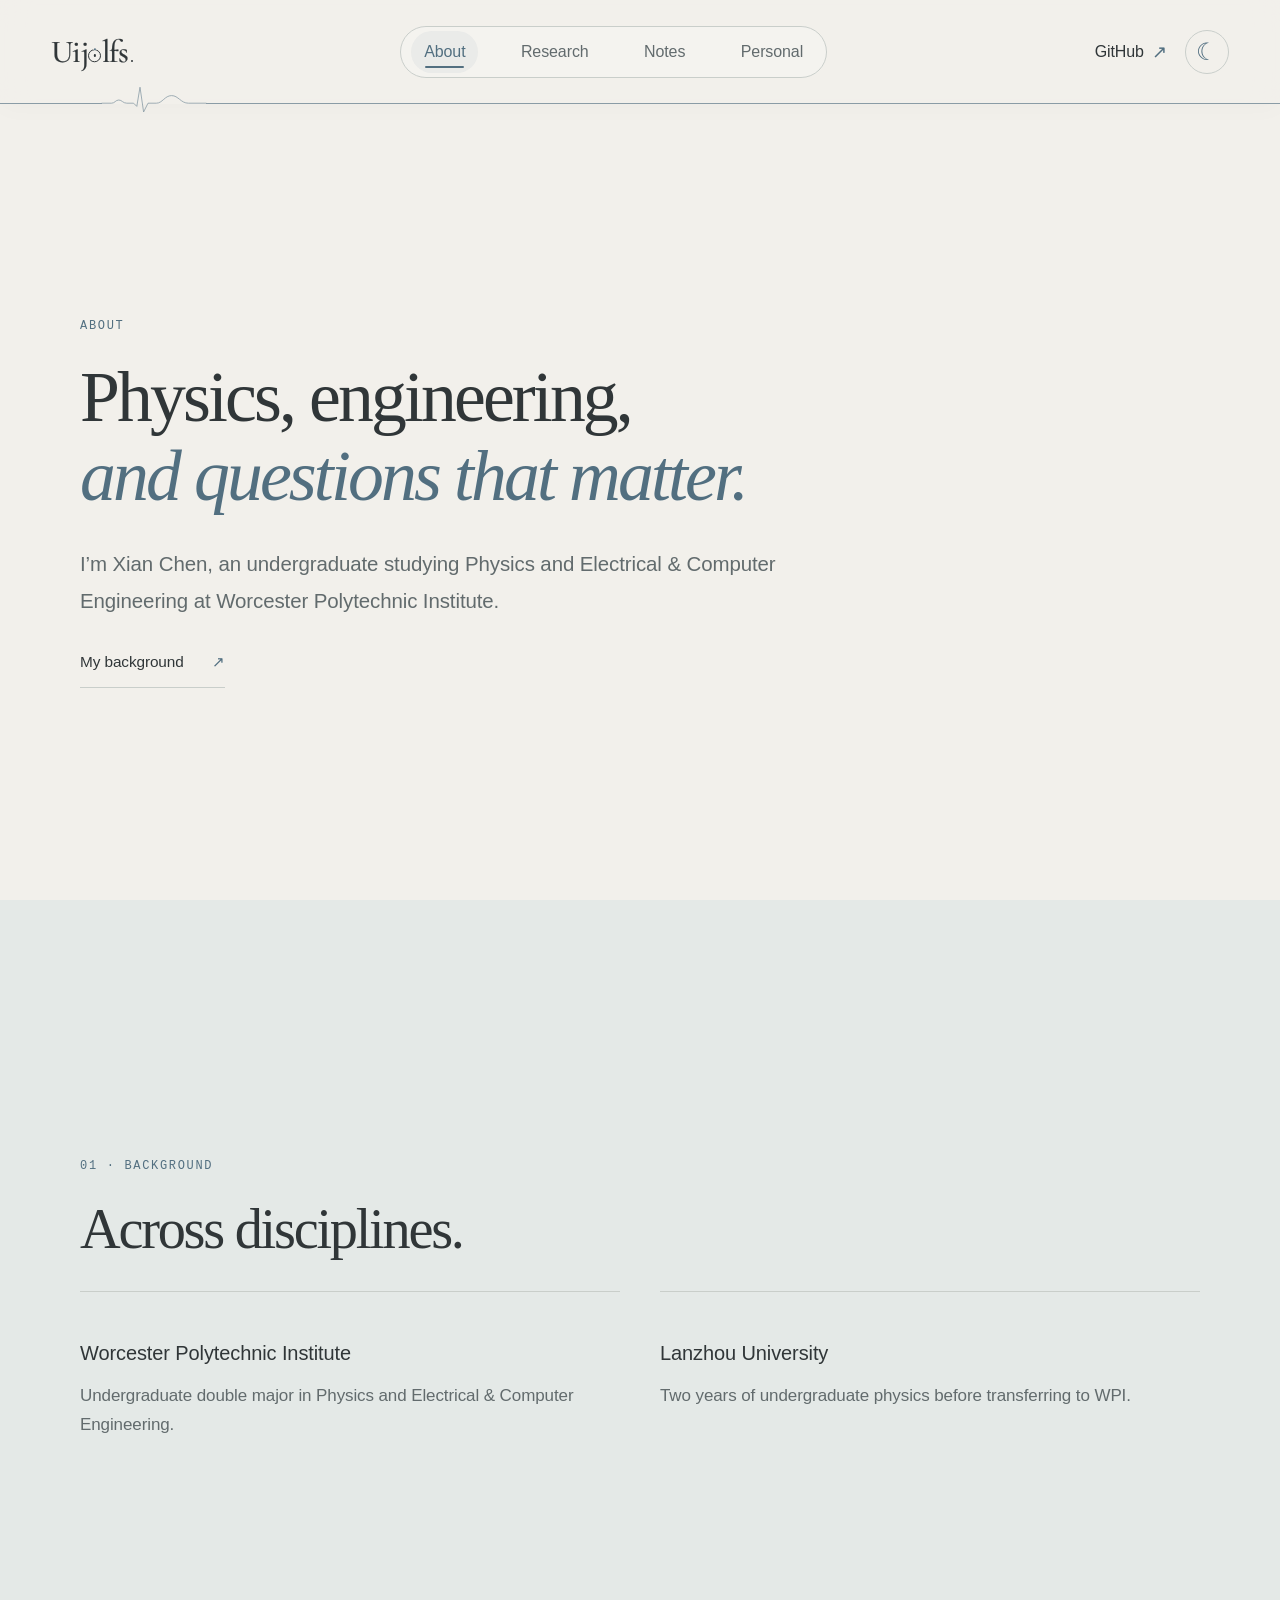
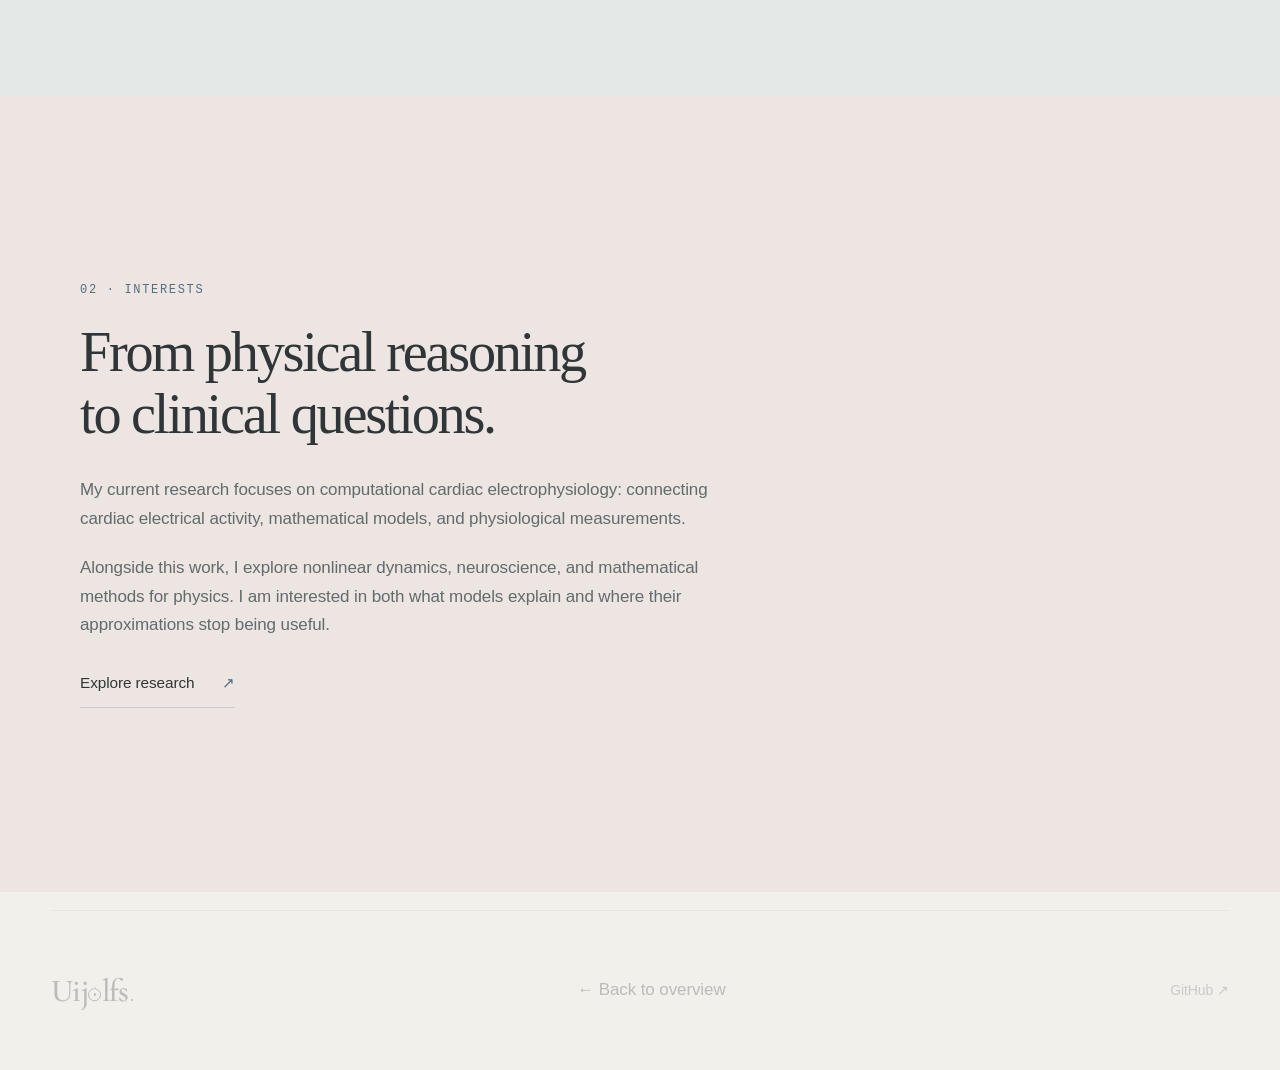
==== about.html @ 41d4a979 "Unify brand-first page titles and wordmark stylesheet version" ====
<!doctype html>
<html lang="en">
<head>
  <meta charset="utf-8">
  <meta name="viewport" content="width=device-width, initial-scale=1">
  <meta name="theme-color" content="#F2F0EB">
  <script src="theme.js?v=1"></script>
  <meta name="description" content="Uijolfs — Xian Chen’s personal website. Physical reasoning, mathematical models, and questions that matter in people’s lives.">
  <title>Uijolfs. · About</title>
  <link rel="canonical" href="https://uijolfs.github.io/about.html">
  <meta property="og:type" content="website">
  <meta property="og:site_name" content="Uijolfs.">
  <meta property="og:title" content="Uijolfs. · About">
  <meta property="og:description" content="Between the world and its models. Physics, engineering, and cardiac research.">
  <meta property="og:url" content="https://uijolfs.github.io/about.html">
  <meta property="og:image" content="https://uijolfs.github.io/assets/social/home-v1.png">
  <meta property="og:image:type" content="image/png">
  <meta property="og:image:width" content="1200">
  <meta property="og:image:height" content="630">
  <meta property="og:image:alt" content="Xian Chen — Between the world and its models, with a blue Lorenz attractor and ECG mark.">
  <meta name="twitter:card" content="summary_large_image">
  <meta name="twitter:title" content="Uijolfs. · About">
  <meta name="twitter:description" content="Between the world and its models. Physics, engineering, and cardiac research.">
  <meta name="twitter:image" content="https://uijolfs.github.io/assets/social/home-v1.png">
  <meta name="twitter:image:alt" content="Xian Chen — Between the world and its models, with a blue Lorenz attractor and ECG mark.">
  <link rel="icon" href="/assets/icons/ecg-v3.ico" type="image/x-icon">
  <link rel="icon" href="/assets/icons/ecg-tab-v3.png" type="image/png" sizes="32x32">
  <link rel="apple-touch-icon" href="/assets/icons/ecg-touch-v3.png" sizes="180x180">
  <link rel="mask-icon" href="/assets/icons/ecg-pinned-v3.svg" color="#397bd1">
  <link rel="stylesheet" href="styles.css?v=avatar-circle-6">
  <link rel="stylesheet" href="gallery.css?v=visual-refinement-3">
  <script src="script.js?v=themes-1" defer></script>
<link rel="stylesheet" href="morandi.css?v=1">
<script src="navigation.js?v=1" defer></script>
<link rel="stylesheet" href="night.css?v=1">
<link rel="stylesheet" href="https://fonts.googleapis.com/css2?family=Cormorant+Garamond:wght@500&amp;display=swap">
<link rel="stylesheet" href="wordmark.css?v=2">
</head>
<body class="inner-page" data-page="about"><a class="skip-link" href="#main">Skip to content</a>  <header class="site-header">
    <a class="wordmark" href="index.html" aria-label="Uijolfs, home"><span class="wordmark-glyph" aria-hidden="true">Uij<span class="wordmark-orbit"></span>lfs<span class="wordmark-period"></span></span><span class="wordmark-readable">Uijolfs.</span></a>
    <nav aria-label="Main navigation">
      <a href="about.html">About</a><a href="research.html">Research</a><a href="notes.html">Notes</a><a href="personal.html">Personal</a>
    </nav>
    <a class="github-link" href="https://github.com/Uijolfs" target="_blank" rel="noopener noreferrer">GitHub <span aria-hidden="true">↗</span></a>
      <div class="ecg-divider header-ecg" aria-hidden="true">
        <span class="ecg-lead"></span>
        <svg viewBox="0 0 260 80" fill="none" xmlns="http://www.w3.org/2000/svg">
          <path d="M0 48 H24 C32 48 34 40 42 40 S52 48 62 48 H79 L87 56 L95 8 L104 70 L115 48 H136 C151 48 157 29 174 29 S197 48 216 48 H260" />
        </svg>
        <span class="ecg-tail"></span>
      </div>
  </header><main id="main"><section class="chapter" id="about"><div class="chapter-inner"><p class="eyebrow">ABOUT</p><h1>Physics, engineering,<br><em>and questions that matter.</em></h1><p class="chapter-lead">I’m Xian Chen, an undergraduate studying Physics and Electrical & Computer Engineering at Worcester Polytechnic Institute.</p><a class="text-link" href="#education">My background <span aria-hidden="true">↗</span></a></div></section><section class="chapter" id="education"><div class="chapter-inner"><p class="eyebrow">01 · BACKGROUND</p><h2>Across disciplines.</h2><div class="chapter-copy"><div class="detail-grid"><article><h3>Worcester Polytechnic Institute</h3><p>Undergraduate double major in Physics and Electrical &amp; Computer Engineering.</p></article><article><h3>Lanzhou University</h3><p>Two years of undergraduate physics before transferring to WPI.</p></article></div></div></div></section><section class="chapter" id="interests"><div class="chapter-inner"><p class="eyebrow">02 · INTERESTS</p><h2>From physical reasoning<br>to clinical questions.</h2><div class="chapter-copy"><p>My current research focuses on computational cardiac electrophysiology: connecting cardiac electrical activity, mathematical models, and physiological measurements.</p><p>Alongside this work, I explore nonlinear dynamics, neuroscience, and mathematical methods for physics. I am interested in both what models explain and where their approximations stop being useful.</p></div><a class="text-link" href="research.html">Explore research <span aria-hidden="true">↗</span></a></div></section></main><footer class="page-width"><a class="wordmark" href="index.html"><span class="wordmark-glyph" aria-hidden="true">Uij<span class="wordmark-orbit"></span>lfs<span class="wordmark-period"></span></span><span class="wordmark-readable">Uijolfs.</span></a><a href="index.html#about" data-home-return="about">← Back to overview</a><a href="https://github.com/Uijolfs">GitHub ↗</a></footer></body></html>
---- styles.css ----
@font-face{font-family:SiteSans;src:local('Inter'),local('Helvetica Neue'),local('Arial');font-display:swap}
:root{color-scheme:dark;--bg:#0c0e12;--surface:#14171d;--text:#f3f4f6;--muted:#b4bac4;--dim:#8b95a5;--line:#2b303a;--accent:#77afff;--mono:'SFMono-Regular',Consolas,'Liberation Mono',monospace;--sans:SiteSans,Arial,Helvetica,sans-serif}
*{box-sizing:border-box}html{scroll-behavior:smooth;scroll-padding-top:100px}body{margin:0;background:var(--bg);color:var(--text);font-family:var(--sans);font-size:16px;line-height:1.65;-webkit-font-smoothing:antialiased}a{color:inherit;text-decoration:none}button{font:inherit}a,button,summary{-webkit-tap-highlight-color:transparent}::selection{background:var(--accent);color:var(--bg)}:focus-visible{outline:2px solid var(--accent);outline-offset:6px}h1,h2,h3,h4,p{margin:0}button{color:inherit}button,a,summary{touch-action:manipulation}.page-width{width:min(1264px,calc(100% - 112px));margin-inline:auto}.mono,.eyebrow{font-family:var(--mono);font-size:12px;font-weight:400;letter-spacing:.08em}.skip-link{position:fixed;top:8px;left:8px;z-index:100;background:var(--accent);color:var(--bg);padding:10px 18px;transform:translateY(-160%)}.skip-link:focus{transform:none}
.site-header{height:90px;padding:0 56px;display:flex;align-items:center;justify-content:space-between;border-bottom:1px solid var(--line);position:sticky;top:0;z-index:20;background:rgba(12,14,18,.94);backdrop-filter:blur(15px)}.wordmark{font-weight:750;font-size:35px;line-height:1;letter-spacing:-3px}.wordmark-dot{color:var(--accent)}nav{display:flex;gap:34px;font-size:14px;color:var(--muted)}nav a{position:relative;padding:12px 0}nav a::after{content:'';position:absolute;left:0;right:0;bottom:6px;height:1px;background:var(--accent);transform:scaleX(0);transform-origin:left;transition:transform .2s}nav a:hover,nav a.active{color:var(--text)}nav a:hover::after,nav a.active::after{transform:scaleX(1)}.github-link{font-size:14px}.github-link span{color:var(--accent);margin-left:8px}.hero{padding-top:52px;overflow:hidden}.hero-top{display:flex;justify-content:space-between;align-items:center;color:var(--dim)}.eyebrow{display:flex;align-items:center;gap:12px;color:var(--accent)}.accent-line{height:1px;width:26px;background:var(--accent)}.hero-coordinate{font-size:12px}.hero-content{display:grid;grid-template-columns:1.4fr 1fr;gap:70px;align-items:start;padding-top:55px;padding-bottom:35px}.hero-name h1{font-size:clamp(4.7rem,7.8vw,8rem);letter-spacing:-.073em;line-height:1.05;font-weight:500;white-space:nowrap}.hero-name h1 span{color:var(--accent)}.education{color:var(--muted);font-size:16px;line-height:1.8;margin-top:32px}.education strong{font-weight:400;color:var(--text)}.hero-intro{padding-top:8px;max-width:425px}.hero-statement{font-size:clamp(1.6rem,2.7vw,2.6rem);letter-spacing:-.045em;line-height:1.2}.hero-statement em{font-family:Georgia,'Times New Roman',serif;font-weight:400;color:var(--accent);letter-spacing:-.02em}.hero-description{font-size:16px;color:var(--muted);margin-top:22px;max-width:370px;line-height:1.75}.text-link{display:inline-flex;gap:28px;border-bottom:1px solid var(--line);padding-bottom:6px;margin-top:24px;font-size:14px}.text-link span{color:var(--accent)}.text-link:hover{border-color:var(--accent)}.signal-surface{height:218px;position:relative;margin-top:12px;background-image:linear-gradient(to right,rgba(136,156,190,.06) 1px,transparent 1px),linear-gradient(to bottom,rgba(136,156,190,.06) 1px,transparent 1px);background-size:28px 28px;border-top:1px solid rgba(136,156,190,.06);border-bottom:1px solid rgba(136,156,190,.06)}canvas{display:block;width:100%;height:100%}.signal-meta{position:absolute;left:0;right:0;bottom:12px;display:flex;align-items:center;justify-content:space-between}.signal-label{font-size:12px;color:var(--dim)}.signal-mark{font-size:20px;color:var(--accent);vertical-align:middle;margin-right:7px}.motion-button{background:var(--bg);border:1px solid var(--line);padding:7px 12px;display:flex;align-items:center;gap:9px;font-family:var(--mono);font-size:12px;cursor:pointer;border-radius:3px;min-height:36px}.motion-button:hover{border-color:var(--dim)}#motion-symbol{color:var(--accent);width:12px}.hero-bottom{display:flex;justify-content:space-between;align-items:center;padding-block:26px 36px;border-bottom:1px solid var(--line)}.hero-bottom>.mono{font-size:11px;color:var(--dim);letter-spacing:.05em}.scroll-link{font-size:14px;color:var(--muted);display:flex;align-items:center;gap:28px}.scroll-link span{color:var(--accent)}
.section-grid{display:grid;grid-template-columns:220px minmax(0,1fr);gap:48px;padding-block:88px}.section-marker{display:flex;gap:16px;align-items:baseline}.section-number{font-family:var(--mono);color:var(--accent);font-size:12px}.section-marker h2{font-size:14px;font-weight:400;color:var(--muted)}.section-headline{font-size:clamp(1.8rem,3vw,2.8rem);font-weight:450;letter-spacing:-.04em;line-height:1.2}.about-copy{display:grid;grid-template-columns:1fr 1fr;gap:38px;margin-top:32px}.about-copy p{color:var(--muted);font-size:16px;line-height:1.85}.interest-strip{display:flex;flex-wrap:wrap;gap:10px 24px;margin-top:30px;padding-top:24px;border-top:1px solid var(--line)}.interest-strip span{font-size:12px;font-family:var(--mono);color:var(--text)}.research-section{background:var(--surface);border-top:1px solid var(--line);border-bottom:1px solid var(--line)}.section-intro>p{color:var(--muted);font-size:16px;max-width:660px;line-height:1.75;margin-top:18px}.research-item{border-bottom:1px solid #303845}.research-item:first-of-type{margin-top:35px;border-top:1px solid #303845}.research-item summary{list-style:none;display:grid;grid-template-columns:116px minmax(0,1fr) 28px;gap:18px;align-items:center;cursor:pointer;padding-block:30px}.research-item summary::-webkit-details-marker{display:none}.item-index{font-size:11px;letter-spacing:.025em;color:var(--dim)}.research-name{font-size:21px;line-height:1.35;letter-spacing:-.025em}.expand-sign{font-size:23px;color:var(--accent);justify-self:end;transition:transform .2s}.research-item[open] .expand-sign{transform:rotate(45deg)}.research-item summary:hover .research-name{color:var(--accent)}.research-detail{padding:0 46px 28px 134px;color:var(--muted);font-size:16px}.research-detail p+p{margin-top:13px}.research-detail p:first-child{color:var(--text)}.release-note{font-size:13px;line-height:1.75;color:var(--dim);margin-top:24px;max-width:680px}.notes-grid{display:grid;grid-template-columns:1fr 1fr;gap:18px;margin-top:35px}.note-card{border:1px solid var(--line);padding:26px 28px 30px;position:relative;transition:background .2s,border-color .2s}.note-card:hover{background:var(--surface);border-color:#546f94}.note-top{display:flex;justify-content:space-between;gap:12px;align-items:center}.note-top .mono{font-size:11px;color:var(--dim);letter-spacing:.055em}.note-glyph{font-size:28px;font-family:Georgia,serif;color:var(--accent);line-height:1}.note-card h4{font-size:23px;font-weight:450;line-height:1.25;letter-spacing:-.025em;margin-top:26px}.note-card p{font-size:14px;color:var(--muted);line-height:1.75;margin-top:16px;max-width:290px}.personal-section{border-top:1px solid var(--line);background:#101318}.personal-content{display:grid;grid-template-columns:1.25fr .8fr;gap:55px}.personal-content .eyebrow{font-size:11px;margin-bottom:18px}.personal-content p:not(.eyebrow){font-size:16px;color:var(--muted);margin-top:22px;line-height:1.8}.journey{align-self:center;padding:6px 0 6px 32px;border-left:1px solid #354761}.journey>div:not(.journey-connector){display:flex;flex-direction:column;gap:7px}.journey .mono{font-size:11px;color:var(--dim)}.journey strong{font-size:27px;line-height:1.3;font-weight:450;letter-spacing:-.04em}.journey span:last-child{font-size:13px;color:var(--muted)}.journey-connector{width:1px;height:40px;background:var(--accent);margin-block:20px;opacity:.5}footer{display:flex;align-items:center;justify-content:space-between;gap:24px;padding-block:36px}footer .wordmark{font-size:29px}footer p{font-size:13px;color:var(--dim)}footer p span{margin-inline:12px;color:var(--line)}footer>a:last-child{font-size:14px;color:var(--muted)}footer>a:last-child span{color:var(--accent);margin-left:8px}
@media(min-width:1600px){.hero-name h1{font-size:8rem}.hero-content{padding-top:72px;padding-bottom:48px}.signal-surface{height:240px}}
@media(max-width:1100px){.page-width{width:calc(100% - 72px)}.site-header{padding-inline:36px}.hero-content{gap:35px;grid-template-columns:1.2fr 1fr}.hero-name h1{font-size:clamp(4rem,7.8vw,6rem)}.section-grid{grid-template-columns:165px minmax(0,1fr);gap:30px}.about-copy{grid-template-columns:1fr;gap:20px}.personal-content{gap:30px}.research-item summary{grid-template-columns:95px minmax(0,1fr) 22px;gap:10px}.research-detail{padding-left:105px}.research-name{font-size:19px}.note-card{padding:22px}.note-card h4{font-size:21px}}
@media(max-width:760px){html{scroll-padding-top:112px}.page-width{width:calc(100% - 40px)}.site-header{height:auto;min-height:88px;padding:13px 20px;display:grid;grid-template-columns:1fr auto;gap:5px 20px}.wordmark{font-size:29px}.github-link{font-size:13px;grid-column:2;grid-row:1}nav{grid-column:1/-1;grid-row:2;gap:25px;font-size:13px}nav a{padding:5px 0}nav a::after{bottom:0}.hero{padding-top:30px}.hero-coordinate{display:none}.hero-content{grid-template-columns:1fr;gap:30px;padding-top:32px;padding-bottom:20px}.hero-name h1{font-size:clamp(3.6rem,13.2vw,5.5rem);white-space:normal}.education{font-size:14px;margin-top:21px}.hero-intro{padding:0;max-width:100%}.hero-statement{font-size:27px}.hero-description{max-width:100%;font-size:16px;margin-top:16px}.text-link{margin-top:18px}.signal-surface{height:185px;margin-top:13px}.signal-label{font-size:10px;letter-spacing:0}.motion-button{font-size:11px;padding:6px 8px}.signal-mark{margin-right:3px}.hero-bottom{padding-block:18px 24px;gap:14px}.hero-bottom>.mono{font-size:9px;max-width:180px;line-height:1.6}.scroll-link{font-size:12px;gap:12px}.section-grid{grid-template-columns:1fr;gap:25px;padding-block:54px}.section-marker{gap:12px}.section-marker h2{font-size:14px}.section-headline{font-size:30px}.about-copy{margin-top:24px}.about-copy p{font-size:16px}.interest-strip{gap:10px 18px;margin-top:24px}.interest-strip span{font-size:11px}.section-intro>p{font-size:16px}.research-item summary{grid-template-columns:1fr 24px;gap:9px;padding-block:22px}.item-index{grid-column:1/-1;font-size:10px}.research-name{font-size:20px}.expand-sign{grid-column:2;grid-row:2}.research-detail{padding:0 12px 23px 0}.release-note{font-size:12px}.notes-grid{gap:12px;margin-top:25px}.note-card{padding:19px 16px 22px}.note-top .mono{font-size:9px;letter-spacing:0}.note-glyph{font-size:24px}.note-card h4{font-size:19px;margin-top:20px}.note-card p{font-size:14px;line-height:1.65}.personal-content{grid-template-columns:1fr;gap:36px}.journey{display:grid;grid-template-columns:1fr 1fr;gap:20px;padding-left:20px}.journey-connector{display:none}.journey strong{font-size:25px}.journey span:last-child{font-size:12px}.journey .mono{font-size:10px}.personal-content .eyebrow{font-size:10px}footer{display:grid;grid-template-columns:auto 1fr;gap:14px;padding-block:28px}footer p{font-size:12px}footer>a:last-child{grid-column:2;font-size:13px}}
@media(max-width:380px){nav{gap:20px}.notes-grid{grid-template-columns:1fr}.note-card h4 br{display:none}.signal-label{font-size:9px}.hero-bottom>.mono{max-width:140px}.research-name{font-size:19px}.journey{grid-template-columns:1fr}.journey>div+div{margin-top:14px}}
@media(prefers-reduced-motion:reduce){html{scroll-behavior:auto}*,*::before,*::after{animation-duration:.01ms!important;transition-duration:.01ms!important}}html.motion-paused{scroll-behavior:auto}html.motion-paused *,html.motion-paused *::after{transition:none!important}


/* Personal identity and the opening essay. */
.wordmark { font-size: 28px; font-weight: 600; letter-spacing: -1px; }
.hero { padding-top: 0; }
.hero-content {
  width: min(1440px, calc(100% - 112px));
  grid-template-columns: minmax(0, 1.1fr) minmax(0, 1fr);
  align-items: center; gap: clamp(36px, 5vw, 88px);
  padding-top: clamp(48px, 6vw, 88px); padding-bottom: 64px;
}
.hero-heading { min-width: 0; }
.hero-heading h1 {
  font-family: Baskerville, "Baskerville Old Face", "Palatino Linotype", Georgia, serif;
  font-size: clamp(3.25rem, 5.4vw, 5.4rem); font-weight: 400;
  letter-spacing: -.045em; line-height: 1.08; text-wrap: balance;
}
.hero-heading h1 em { font-family: inherit; font-weight: 400; color: var(--accent); }
.hero-intro { max-width: 570px; padding-top: 30px; }
.hero-intro .hero-description { max-width: none; margin: 0; font-size: 16px; line-height: 1.8; }
.hero-intro .hero-description + .hero-description { margin-top: 18px; }
.hero-intro .text-link { margin-top: 26px; }
.chaos-figure { margin: 0; min-width: 0; }
.chaos-stage { width: 100%; aspect-ratio: 1 / 1; position: relative; }
#lorenz { width: 100%; height: 100%; }
.chaos-figure figcaption { display: flex; align-items: center; justify-content: space-between; gap: 16px; border-top: 1px solid var(--line); padding-top: 18px; }
.chaos-name { font-family: var(--mono); font-size: 12px; letter-spacing: .1em; color: var(--muted); }
.chaos-parameters { display: block; margin-top: 5px; color: var(--dim); font-size: 12px; letter-spacing: 0; }
.chaos-figure .motion-button { font-size: 12px; min-height: 44px; white-space: nowrap; }
.hero-bottom { justify-content: flex-end; }
.personal-content { grid-template-columns: 1fr; }
.personal-content > div { max-width: 650px; }
footer .wordmark { font-size: 24px; }
@media (max-width: 1100px) {
  .hero-content { width: calc(100% - 72px); gap: 36px; }
  .hero-heading h1 { font-size: clamp(3rem, 5.4vw, 4.4rem); }
}
@media (max-width: 850px) {
  .hero-content { grid-template-columns: 1fr; gap: 24px; }
  .hero-heading h1 { font-size: clamp(3rem, 7.7vw, 4.8rem); }
  .hero-intro { max-width: 620px; }
  .chaos-figure { width: min(100%, 540px); justify-self: center; }
}
@media (max-width: 760px) {
  .hero-content { width: calc(100% - 40px); padding-top: 42px; padding-bottom: 36px; }
  .hero-heading h1 { font-size: clamp(2.5rem, 8.5vw, 4rem); }
  .hero-intro { padding-top: 24px; }
  .wordmark { font-size: 25px; }
  .chaos-figure figcaption { gap: 10px; }
}

/* Live GitHub profile link beneath the About section marker. */
.about-sidebar { min-width: 0; }
.about-github { display: grid; grid-template-columns: minmax(0, 1fr) auto; align-items: center; gap: 14px 12px; width: fit-content; max-width: 100%; margin-top: 36px; border-radius: 4px; }
.about-avatar { display: block; grid-column: 1 / -1; width: 128px; height: auto; max-width: 100%; aspect-ratio: 1; border-radius: 50%; object-fit: cover; background: var(--surface); border: 1px solid var(--line); transition: border-color .2s; }
.about-github-copy { display: flex; flex-direction: column; min-width: 0; gap: 2px; }
.about-github-handle { font-family: var(--mono); font-size: 1rem; overflow-wrap: anywhere; }
.about-github-label { color: var(--muted); font-size: .875rem; }
.about-github-arrow { color: var(--accent); font-size: 1.25rem; }
.about-github:hover .about-avatar, .about-github:focus-visible .about-avatar { border-color: var(--accent); }
.about-github:hover .about-github-handle, .about-github:focus-visible .about-github-handle { color: var(--accent); }
@media (max-width: 760px) {
  .about-github { grid-template-columns: 64px minmax(0, 1fr) auto; margin-top: 22px; gap: 14px; }
  .about-avatar { grid-column: auto; width: 64px; height: auto; }
}

/* A single heartbeat flowing into the section divider. */
.ecg-divider { display: flex; align-items: flex-start; width: 100%; height: 80px; color: var(--accent); opacity: .7; }
.ecg-divider svg { display: block; width: 260px; height: 80px; flex: 0 0 260px; overflow: visible; }
.ecg-divider path { stroke: currentColor; stroke-width: 1.25; stroke-linejoin: round; stroke-linecap: round; }
.ecg-lead, .ecg-tail { display: block; height: 1.25px; margin-top: 47.375px; background: currentColor; }
.ecg-lead { flex: 0 0 clamp(16px, 8vw, 160px); }
.ecg-tail { flex: 1; min-width: 0; }
.hero-bottom { border-bottom: 0; padding-top: 8px; }
@media (max-width: 480px) {
  .ecg-divider { height: 64px; }
  .ecg-divider svg { width: 208px; height: 64px; flex-basis: 208px; }
  .ecg-lead, .ecg-tail { height: 1px; margin-top: 37.9px; }
}

/* Research cards: cover and project content share the same space. */
.research-layout { display: grid; grid-template-columns: 220px minmax(0, 1fr); gap: 36px 48px; padding-block: 88px; }
.research-grid { grid-column: 1 / -1; display: grid; grid-template-columns: repeat(3, minmax(0, 1fr)); gap: 24px; align-items: stretch; }
.research-card { display: grid; min-width: 0; overflow: hidden; border: 1px solid #344151; border-radius: 22px; background: var(--bg); transition: border-color .25s ease, box-shadow .25s ease; }
.research-front { position: relative; isolation: isolate; min-height: 380px; overflow: hidden; }
.research-art { position: absolute; z-index: -2; inset: 0; width: 100%; height: 100%; object-fit: cover; object-position: 60% center; opacity: .95; transition: transform .6s ease; }
.research-front::after { content: ''; position: absolute; z-index: -1; inset: 0; background: linear-gradient(180deg, rgba(12,14,18,.04), rgba(12,14,18,.08) 40%, rgba(12,14,18,.78) 76%, rgba(12,14,18,.96)); }
.research-card h4 { margin: 0; font-size: clamp(1.5rem, 2.2vw, 1.85rem); font-weight: 450; line-height: 1.2; letter-spacing: -.035em; }
.research-open { position: absolute; inset: 0; width: 100%; padding: 30px 28px; border: 0; background: transparent; color: var(--text); font: inherit; letter-spacing: inherit; text-align: left; display: flex; align-items: flex-end; justify-content: space-between; gap: 16px; cursor: pointer; }
.research-open:disabled { cursor: default; opacity: 1; }
.research-open:focus-visible { outline-offset: -7px; border-radius: 20px; }
.research-open-icon { flex: 0 0 auto; color: var(--accent); font-family: var(--sans); font-size: 1.5rem; transition: transform .3s ease; }
.research-back { min-width: 0; padding: 24px 28px 28px; background: var(--bg); }
.research-back-button { min-height: 44px; padding: 0 8px 0 0; margin-bottom: 14px; border: 0; background: none; color: var(--accent); font-size: .875rem; cursor: pointer; }
.research-back-button span { margin-right: 8px; }
.research-back-button:hover { color: var(--text); }
.research-back-button[hidden] { display: none; }
.research-card-description { margin: 0 0 22px; color: var(--muted); font-size: 1rem; line-height: 1.7; }
.research-status { border-top: 1px solid var(--line); padding-top: 20px; }
.research-status + .research-status { margin-top: 22px; }
.research-status h5 { margin: 0 0 12px; color: var(--accent); font-family: var(--mono); font-size: .875rem; font-weight: 400; }
.research-status h6 { margin: 0 0 8px; font-size: 1rem; font-weight: 500; line-height: 1.5; }
.research-status p { color: var(--muted); font-size: 1rem; line-height: 1.7; }
.research-status .research-empty { font-size: .875rem; color: var(--dim); }
.research-public-note { grid-column: 1 / -1; margin-top: 0; font-size: .875rem; }
.research-card.is-ready { min-height: 460px; }
.research-card.is-ready .research-front, .research-card.is-ready .research-back { grid-area: 1 / 1; transition: opacity .32s ease, transform .4s ease, visibility .32s; }
.research-card.is-ready .research-back { visibility: hidden; opacity: 0; transform: translateY(12px); pointer-events: none; }
.research-card.is-active .research-front { visibility: hidden; opacity: 0; transform: scale(1.025); pointer-events: none; }
.research-card.is-active .research-back { visibility: visible; opacity: 1; transform: none; pointer-events: auto; transition-delay: 0s; }
.research-card.is-active { border-color: #5679a6; }
@media (hover: hover) {
  .research-card:not(.is-active):hover { border-color: var(--accent); box-shadow: 0 12px 30px rgba(0,0,0,.16); }
  .research-card:not(.is-active):hover .research-art { transform: scale(1.035); }
  .research-card:not(.is-active):hover .research-open-icon { transform: translate(2px, -2px); }
}
@media (max-width: 1100px) {
  .research-layout { grid-template-columns: 165px minmax(0, 1fr); gap: 30px; }
  .research-grid { gap: 16px; }
  .research-open { padding-inline: 22px; }
  .research-back { padding-inline: 22px; }
}
@media (max-width: 850px) {
  .research-grid { grid-template-columns: 1fr; }
  .research-card h4 { font-size: 1.85rem; }
  .research-art { object-position: center; }
}
@media (max-width: 760px) {
  .research-layout { grid-template-columns: 1fr; gap: 25px; padding-block: 54px; }
  .research-card { border-radius: 18px; }
  .research-card.is-ready { min-height: 440px; }
}
@media (prefers-reduced-motion: reduce) {
  .research-card, .research-art, .research-open-icon, .research-card.is-ready .research-front, .research-card.is-ready .research-back { transition: none; transform: none; }
  .research-card:not(.is-active):hover .research-art, .research-card:not(.is-active):hover .research-open-icon { transform: none; }
}

/* Learning collections: three simple text columns. */
.learning-section { padding-block: 88px; }
.learning-header { display: grid; grid-template-columns: 220px minmax(0, 1fr); gap: 48px; }
.learning-grid { display: grid; grid-template-columns: repeat(3, minmax(0, 1fr)); gap: 32px; margin-top: 40px; }
.learning-column { display: flex; flex-direction: column; min-width: 0; padding: 24px 0 8px; border-top: 1px solid var(--line); }
.learning-number { font-family: var(--mono); font-size: .875rem; color: var(--accent); }
.learning-column h4 { margin: 18px 0 22px; font-size: clamp(1.5rem, 2.4vw, 1.9rem); font-weight: 450; line-height: 1.25; letter-spacing: -.03em; }
.learning-column ul { padding: 0; margin: 0 0 30px; list-style: none; color: var(--muted); font-size: 1rem; line-height: 1.75; }
.learning-column li + li { margin-top: 6px; }
.learning-repository { display: flex; align-items: center; justify-content: space-between; gap: 14px; margin-top: auto; font-family: var(--mono); font-size: .875rem; color: var(--muted); }
.learning-repository span { color: var(--accent); }
.learning-column:hover, .learning-column:focus-visible { border-top-color: var(--accent); }
.learning-column:hover .learning-repository, .learning-column:focus-visible .learning-repository { color: var(--text); text-decoration: underline; text-underline-offset: 5px; }
@media (max-width: 1100px) {
  .learning-header { grid-template-columns: 165px minmax(0, 1fr); gap: 30px; }
  .learning-grid { gap: 24px; }
}
@media (max-width: 760px) {
  .learning-section { padding-block: 54px; }
  .learning-header { grid-template-columns: 1fr; gap: 25px; }
  .learning-grid { grid-template-columns: 1fr; gap: 30px; margin-top: 30px; }
  .learning-column h4 br { display: none; }
}

/* Shared rhythm and subtle interaction feedback. */
:root { --ease-out: cubic-bezier(.22, 1, .36, 1); --section-space: clamp(64px, 7.5vw, 104px); }
html { scroll-padding-top: calc(var(--header-height, 90px) + 24px); }
.site-header { transition: background-color .3s ease, border-color .3s ease, box-shadow .3s ease; }
.site-header.is-scrolled { background: rgba(12,14,18,.98); border-color: #354151; box-shadow: 0 8px 28px rgba(0,0,0,.12); }
nav a { min-height: 44px; display: inline-flex; align-items: center; transition: color .2s ease; }
nav a::after { height: 2px; border-radius: 2px; transition: transform .3s var(--ease-out); }
nav a:focus-visible::after { transform: scaleX(1); }
.wordmark { transition: color .2s ease; }
.wordmark:hover, .wordmark:focus-visible { color: var(--accent); }
.wordmark-dot { display: inline-block; }
.hero-heading h1 { text-wrap: balance; }
.hero-intro .hero-description { font-size: clamp(1rem, 1.15vw, 1.0625rem); line-height: 1.85; }
.hero-content { padding-bottom: clamp(40px, 5vw, 72px); }
.section-grid, .research-layout, .learning-section { padding-block: var(--section-space); }
.section-marker h2, .section-number { font-size: .875rem; }
.section-headline { line-height: 1.18; text-wrap: balance; }
.about-copy p, .section-intro > p, .personal-content p:not(.eyebrow) { max-width: 68ch; }
.interest-strip { gap: 12px 24px; }
.interest-strip span { font-size: .875rem; line-height: 1.6; color: #c9d5e7; }
.about-avatar { transition: border-color .25s ease, box-shadow .3s ease; }
.about-github:hover .about-avatar, .about-github:focus-visible .about-avatar { box-shadow: 0 0 0 5px rgba(119,175,255,.08); }
.about-github-handle, .about-github-arrow, .github-link, .text-link, .scroll-link, footer a { transition: color .2s ease, border-color .2s ease; }
.github-link, .text-link, .scroll-link, footer > a:last-child { min-height: 44px; align-items: center; }
.github-link, footer > a:last-child { display: inline-flex; }
.github-link > span, .text-link > span, .scroll-link > span, .about-github-arrow, footer > a:last-child > span { display: inline-block; transition: transform .25s var(--ease-out); }
.text-link:hover > span, .text-link:focus-visible > span { transform: translate(3px, 3px); }
.github-link:hover > span, .github-link:focus-visible > span, footer > a:last-child:hover > span { transform: translate(3px, -3px); }
.scroll-link:hover > span, .scroll-link:focus-visible > span { transform: translateY(3px); }
.about-github:hover .about-github-arrow { transform: translate(2px, -2px); }
.motion-button { border-radius: 7px; min-height: 44px; transition: background-color .2s ease, border-color .2s ease; }
.motion-button:hover { background: var(--surface); border-color: var(--accent); }
.chaos-name, .chaos-parameters, .chaos-figure .motion-button { font-size: .875rem; }
.research-card:focus-within { border-color: var(--accent); }
.research-back-button { transition: color .2s ease; }
.research-back-button span { display: inline-block; transition: transform .25s var(--ease-out); }
.research-back-button:hover span { transform: translateX(-3px); }
.learning-column { transition: border-color .25s ease; }
.learning-repository { transition: color .2s ease; }
.personal-content > div { max-width: 720px; }
footer.page-width { border-top: 1px solid var(--line); padding-block: 36px; }
@media (max-width: 760px) {
  :root { --section-space: 58px; }
  .site-header { gap: 6px 20px; padding-block: 12px 8px; }
  nav { justify-content: space-between; gap: 16px; }
  nav a { padding-block: 8px; }
  nav a::after { bottom: 3px; }
  .interest-strip { gap: 12px 20px; }
  .chaos-figure figcaption { flex-wrap: wrap; }
  footer.page-width { padding-block: 28px; }
}
@media (prefers-reduced-motion: reduce) {
  html { scroll-behavior: auto; }
  .github-link > span, .text-link > span, .scroll-link > span, .about-github-arrow, footer > a:last-child > span, .research-back-button span { transform: none !important; }
}

/* Page-like sections, with gentle native scroll settling. */
:root { --page-height: calc(100svh - var(--header-height, 90px) - 24px); }
html { scroll-snap-type: y proximity; }
main > section { min-height: var(--page-height); scroll-snap-align: start; scroll-snap-stop: normal; }
.about-section, .personal-section > .section-grid { align-content: center; }
.personal-section > .section-grid { min-height: var(--page-height); }
.learning-section { display: grid; align-content: center; }
.research-layout { min-height: var(--page-height); align-content: center; }
.about-section, .learning-section { position: relative; }
.about-section::after, .learning-section::after {
  content: ''; position: absolute; left: 0; right: 0; bottom: 0; height: 1px;
  background: linear-gradient(90deg, rgba(119,175,255,.5), var(--line) 28%, transparent);
}
.research-section { background: linear-gradient(180deg, #151b24 0%, #10141b 100%); border-top-color: #354357; border-bottom-color: #354357; }
.personal-section { background: #121821; border-top-color: #354357; }
.section-marker { position: relative; }
.section-number { color: #8cbbff; }
.research-card { box-shadow: 0 12px 32px rgba(0,0,0,.14); }
@supports not (height: 100svh) {
  :root { --page-height: calc(100vh - var(--header-height, 90px) - 24px); }
}
@media (max-width: 760px) {
  html { scroll-snap-type: y proximity; }
  .research-layout { align-content: start; }
}
@media (prefers-reduced-motion: reduce) {
  html { scroll-snap-type: none; scroll-behavior: auto; }
}

/* Equal viewport-sized pages; long content scrolls within its own page. */
:root { --page-height: calc(100svh - var(--header-height, 90px)); }
html { scroll-snap-type: none; scroll-padding-top: var(--header-height, 90px); }
main > section {
  height: var(--page-height); min-height: 0; overflow-y: auto; overflow-x: hidden;
  scroll-snap-align: none; scroll-snap-stop: normal;
  scrollbar-width: thin; scrollbar-color: #3d4b60 transparent;
}
html.wheel-paging main > section { overscroll-behavior-y: contain; }
html.is-page-scrolling { scroll-behavior: auto !important; }
.about-section, .learning-section { align-content: safe center; }
.research-layout, .personal-section > .section-grid { min-height: 100%; align-content: safe center; }
footer.page-width { min-height: 160px; scroll-snap-align: none; }
@supports not (height: 100svh) {
  :root { --page-height: calc(100vh - var(--header-height, 90px)); }
}
@media (prefers-reduced-motion: reduce) {
  html { scroll-behavior: auto; scroll-snap-type: none; }
}

/* The neighboring page is a blurred preview until the spring is released. */
main > section, footer.page-width { transition: filter .18s ease; }
main > section.spring-preview, footer.spring-preview {
  filter: blur(5px) brightness(.8);
  transition: none;
  will-change: filter;
}
@media (prefers-reduced-motion: reduce) {
  main > section, footer.page-width { transition: none; }
  main > section.spring-preview, footer.spring-preview { filter: none; }
}

/* Visual refinement: a roomier header, stronger type hierarchy, and quiet depth. */
:root {
  --header-height: 104px;
  --page-edge: clamp(28px, 4vw, 78px);
  --content-max: 1460px;
  --display: Baskerville, "Baskerville Old Face", "Palatino Linotype", Georgia, serif;
}
body { font-size: 17px; line-height: 1.7; letter-spacing: -.006em; font-kerning: normal; text-rendering: optimizeLegibility; }
.page-width { width: min(var(--content-max), calc(100% - 2 * var(--page-edge))); }
.site-header {
  height: var(--header-height); padding-inline: var(--page-edge); gap: 40px;
  background: rgba(10, 12, 16, .88); border-color: rgba(124, 145, 177, .28);
  box-shadow: inset 0 -1px rgba(255,255,255,.012);
}
.site-header::before {
  content: ''; position: absolute; inset: auto 0 -1px; height: 1px; pointer-events: none;
  background: linear-gradient(90deg, transparent, rgba(119,175,255,.3) 28%, rgba(119,175,255,.08) 72%, transparent);
}
.wordmark { font-size: clamp(2rem, 2.15vw, 2.45rem); font-weight: 650; letter-spacing: -.055em; }
nav {
  gap: clamp(16px, 2.3vw, 46px); padding: 4px 10px; border: 1px solid rgba(139,149,165,.15);
  border-radius: 999px; background: rgba(255,255,255,.018); font-size: 1rem;
}
nav a { min-height: 42px; padding: 7px 13px; border-radius: 999px; }
nav a::after { left: 14px; right: 14px; bottom: 5px; }
nav a.active { background: rgba(119,175,255,.075); }
.github-link { font-size: 1rem; padding-block: 10px; }
.github-link span { font-size: 1.15em; }

.hero, .about-section, .research-section, .learning-section, .personal-section { position: relative; isolation: isolate; }
.hero::before, .learning-section::before, .personal-section::before {
  content: ''; position: absolute; z-index: -1; pointer-events: none; border-radius: 50%;
}
.hero::before { width: 58vw; height: 58vw; right: -24vw; top: -24vw; background: radial-gradient(circle, rgba(61,114,184,.12), transparent 68%); }
.learning-section::before { width: 46vw; height: 46vw; left: -28vw; top: 5%; background: radial-gradient(circle, rgba(70,112,171,.09), transparent 70%); }
.personal-section::before { width: 52vw; height: 52vw; right: -30vw; bottom: -25vw; background: radial-gradient(circle, rgba(75,125,193,.1), transparent 70%); }

.hero-content { width: min(var(--content-max), calc(100% - 2 * var(--page-edge))); gap: clamp(48px, 6vw, 108px); }
.hero-heading h1 { font-size: clamp(3.75rem, 5.8vw, 6.6rem); line-height: 1.02; letter-spacing: -.052em; }
.hero-intro { max-width: 650px; padding-top: 34px; }
.hero-intro .hero-description { font-size: clamp(1.04rem, 1.15vw, 1.18rem); line-height: 1.82; color: #c0c7d2; }
.text-link, .scroll-link { font-size: .96rem; }
.chaos-stage { border-radius: 28px; background: radial-gradient(circle at 52% 48%, rgba(45,72,111,.22), rgba(10,12,16,.15) 58%, transparent 76%); }
.chaos-figure figcaption { border-color: rgba(124,145,177,.3); }

.section-grid, .research-layout, .learning-section { width: min(var(--content-max), calc(100% - 2 * var(--page-edge))); }
.section-grid, .research-layout { grid-template-columns: clamp(180px, 15vw, 240px) minmax(0, 1fr); column-gap: clamp(42px, 5vw, 88px); }
.learning-header { grid-template-columns: clamp(180px, 15vw, 240px) minmax(0, 1fr); gap: clamp(42px, 5vw, 88px); }
.section-marker { gap: 18px; }
.section-marker::before { content: ''; position: absolute; left: 0; top: -20px; width: 38px; height: 1px; background: var(--accent); opacity: .65; }
.section-marker h2, .section-number { font-size: .96rem; }
.section-headline { font-family: var(--display); font-size: clamp(2.7rem, 4vw, 4.35rem); font-weight: 400; letter-spacing: -.045em; }
.about-copy { gap: clamp(38px, 5vw, 76px); margin-top: 38px; }
.about-copy p, .section-intro > p, .personal-content p:not(.eyebrow) { font-size: 1.06rem; line-height: 1.88; color: #bec6d2; }
.interest-strip { margin-top: 38px; padding-top: 28px; border-color: rgba(124,145,177,.28); }
.interest-strip span { position: relative; padding-left: 16px; font-size: .9rem; }
.interest-strip span::before { content: ''; position: absolute; left: 0; top: .72em; width: 5px; height: 5px; border-radius: 50%; background: var(--accent); box-shadow: 0 0 10px rgba(119,175,255,.5); }
.about-github { margin-top: 42px; }
@media (min-width: 761px) {
  .about-avatar { width: 148px; }
}

.research-section { background: radial-gradient(circle at 80% 10%, rgba(67,107,164,.11), transparent 30%), linear-gradient(180deg, #151b24, #10141b); }
.research-grid { gap: clamp(18px, 2vw, 30px); }
.research-card { border-color: rgba(93,119,153,.55); box-shadow: 0 22px 55px rgba(0,0,0,.2); }
.research-card h4 { font-size: clamp(1.65rem, 2.15vw, 2.05rem); }
.research-card-description, .research-status p { font-size: 1.02rem; }

.learning-grid { gap: clamp(18px, 2.2vw, 34px); margin-top: 48px; }
.learning-column {
  padding: 30px 28px 26px; border: 1px solid rgba(80,102,132,.48); border-radius: 18px;
  background: linear-gradient(145deg, rgba(24,31,42,.72), rgba(14,18,25,.45));
  box-shadow: 0 18px 45px rgba(0,0,0,.1); transform: translateZ(0);
  transition: transform .35s var(--ease-out), border-color .25s ease, background-color .25s ease, box-shadow .35s ease;
}
.learning-column::before { content: ''; width: 44px; height: 2px; margin: -31px 0 27px -29px; background: var(--accent); opacity: .75; }
.learning-column h4 { font-family: var(--display); font-size: clamp(1.85rem, 2.7vw, 2.5rem); font-weight: 400; line-height: 1.13; }
.learning-column ul { font-size: 1rem; }
.learning-column:hover, .learning-column:focus-visible { transform: translateY(-6px); border-color: rgba(119,175,255,.75); box-shadow: 0 26px 58px rgba(0,0,0,.2); }

.personal-gallery-layout .personal-content > div { max-width: 820px; }
.album-heading h4 { font-family: var(--display); font-size: 1.45rem; }
.album-preview { gap: 20px; }
.album-preview a { border-radius: 16px; border: 1px solid rgba(124,145,177,.24); box-shadow: 0 16px 38px rgba(0,0,0,.16); }
.album-preview img { filter: saturate(.92) contrast(1.02); }
footer.page-width { width: min(var(--content-max), calc(100% - 2 * var(--page-edge))); }

/* Keep the spring preview compositor-friendly on Safari. */
main > section, footer.page-width { transition: opacity .2s ease, transform .22s var(--ease-out); }
main > section.spring-preview, footer.spring-preview {
  filter: none; opacity: .52; transform: scale(.994); transform-origin: top center;
  transition: none; will-change: opacity, transform;
}

@media (max-width: 1100px) {
  :root { --page-edge: 36px; }
  .site-header { gap: 24px; }
  nav { gap: 8px; }
  nav a { padding-inline: 11px; }
  .hero-heading h1 { font-size: clamp(3.35rem, 6vw, 5rem); }
}
@media (max-width: 850px) {
  :root { --header-height: 104px; }
  .section-grid, .research-layout, .learning-header { grid-template-columns: 1fr; }
  .section-marker::before { top: -14px; }
  .learning-column:hover, .learning-column:focus-visible { transform: none; }
}
@media (max-width: 760px) {
  :root { --page-edge: 20px; --header-height: 112px; }
  body { font-size: 16px; }
  .site-header { padding-inline: var(--page-edge); }
  nav { padding: 0; border: 0; border-radius: 0; background: transparent; }
  nav a { min-height: 36px; padding: 4px 2px; }
  nav a::after { left: 2px; right: 2px; }
  nav a.active { background: transparent; }
  .hero-content { width: calc(100% - 2 * var(--page-edge)); }
  .hero-heading h1 { font-size: clamp(2.8rem, 12vw, 4.1rem); }
  .section-headline { font-size: clamp(2.35rem, 10vw, 3.2rem); }
  .learning-column { padding: 26px 22px 22px; }
  .learning-column::before { margin-left: -23px; margin-top: -27px; }
}
@media (prefers-reduced-motion: reduce) {
  .learning-column { transform: none !important; }
  main > section.spring-preview, footer.spring-preview { opacity: 1; transform: none; }
}

/* Keep one ECG at the header edge, clear of the navigation controls. */
.site-header:has(.header-ecg) { border-bottom-color: transparent; }
.site-header:has(.header-ecg)::before { display: none; }
.site-header .header-ecg {
  position: absolute; left: 0; bottom: -12.8px; height: 32px;
  pointer-events: none; opacity: .65;
}
.site-header .header-ecg svg { width: 104px; height: 32px; flex-basis: 104px; }
.site-header .header-ecg path { stroke-width: 2; }
.site-header .header-ecg .ecg-lead,
.site-header .header-ecg .ecg-tail { height: .8px; margin-top: 18.8px; }

/* Equal flexible space above and below the opening content.
   The About link sits at the foot of the lower space; captions stay in flow. */
@media (min-width: 851px) {
  #home {
    display: grid;
    grid-template-rows: minmax(24px, 1fr) auto minmax(24px, 1fr);
    padding-block: 24px;
    row-gap: 0;
  }
  #home .hero-content {
    grid-row: 2;
    padding-block: 0;
    align-items: center;
    gap: clamp(36px, 5vw, 88px);
  }
  #home .hero-heading h1 {
    font-size: clamp(3rem, min(5.4vw, 8vh), 5.8rem);
    line-height: 1.06;
  }
  #home .hero-intro { padding-top: 24px; }
  #home .chaos-stage {
    aspect-ratio: auto;
    height: min(500px, max(180px, calc(var(--page-height) - 260px)));
  }
  #home .chaos-figure figcaption {
    flex-wrap: wrap;
    align-items: center;
    gap: 10px 16px;
    padding-top: 12px;
  }
  #home .chaos-name { line-height: 1.5; }
  #home .chaos-parameters { white-space: nowrap; }
  #home .hero-bottom { grid-row: 3; padding-block: 0; align-self: end; transform: translateY(12px); }
}
@media (min-width: 851px) and (max-height: 740px) {
  #home .hero-heading h1 { font-size: clamp(2.75rem, 7.4vh, 3.5rem); }
  #home .hero-intro { padding-top: 18px; }
  #home .hero-description { font-size: 1rem; line-height: 1.65; }
  #home .hero-description + .hero-description { margin-top: 12px; }
  #home .hero-intro .text-link { margin-top: 14px; }
}
@media (max-width: 850px) {
  #home .hero-content { padding-block: 40px; }
  #home .chaos-stage { aspect-ratio: auto; height: clamp(240px, 65vw, 420px); }
  #home .chaos-figure figcaption { flex-wrap: wrap; }
}

@media (max-width: 760px) {
  .site-header:has(.header-ecg) { height: 120px; padding-bottom: 16px; }
  .site-header .header-ecg { height: 24px; bottom: -9.6px; }
  .site-header .header-ecg svg { width: 78px; height: 24px; flex-basis: 78px; }
  .site-header .header-ecg path { stroke-width: 2.5; }
  .site-header .header-ecg .ecg-lead,
  .site-header .header-ecg .ecg-tail { height: .75px; margin-top: 14.025px; }
}
---- gallery.css ----
/* Photographs retain their own color and proportions. */
.personal-section > .personal-gallery-layout { gap: 24px 48px; padding-block: clamp(40px, 5vh, 64px); }
.personal-gallery-layout .personal-content p:not(.eyebrow) { margin-top: 12px; }
.personal-gallery-layout .personal-content .eyebrow { margin-bottom: 10px; }
.personal-album { grid-column: 1 / -1; min-width: 0; }
.album-heading { display: flex; align-items: baseline; justify-content: space-between; gap: 18px; margin-bottom: 16px; }
.album-heading h4 { font-size: 1rem; font-weight: 400; }
.album-heading h4 span { color: var(--dim); margin-left: 12px; font-family: var(--mono); font-size: .875rem; }
.album-heading .text-link { margin: 0; font-size: .875rem; }
.album-preview { display: grid; grid-template-columns: 1.5fr .7fr 1.35fr; gap: 16px; }
.album-preview a { display: block; overflow: hidden; border-radius: 10px; background: var(--bg); }
.album-preview img { display: block; width: 100%; height: clamp(180px, 27vh, 290px); object-fit: cover; transition: transform .5s var(--ease-out); }
.album-preview a:hover img { transform: scale(1.025); }
.gallery-page .gallery-header { display: flex; height: 80px; min-height: 80px; }
.gallery-back { min-height: 44px; display: inline-flex; align-items: center; gap: 12px; color: var(--muted); font-size: .875rem; }
.gallery-back span { color: var(--accent); }
.gallery-back:hover { color: var(--text); }
.gallery-main { padding-block: 52px 80px; }
.gallery-intro { display: flex; justify-content: space-between; align-items: flex-end; gap: 24px; margin-bottom: 42px; }
.gallery-intro .eyebrow { font-size: .875rem; margin-bottom: 14px; }
.gallery-intro h1 { font: 400 clamp(3rem, 6.5vw, 6rem)/1.1 Georgia, 'Times New Roman', serif; letter-spacing: -.045em; }
.gallery-intro h1 span { color: var(--accent); font-style: italic; }
.gallery-count { font-family: var(--mono); color: var(--dim); font-size: .875rem; white-space: nowrap; }
.photo-grid { columns: 3; column-gap: 24px; }
.photo-item { break-inside: avoid; margin: 0 0 28px; }
.photo-link { display: block; border-radius: 8px; overflow: hidden; background: var(--surface); }
.photo-link img { display: block; width: 100%; height: auto; transition: transform .55s var(--ease-out); }
.photo-link:hover img { transform: scale(1.018); }
.photo-item figcaption { margin-top: 10px; display: flex; justify-content: space-between; color: var(--dim); font-family: var(--mono); font-size: .875rem; letter-spacing: .03em; }
.photo-lightbox { position: fixed; inset: 0; width: 100vw; max-width: none; height: 100dvh; max-height: none; margin: 0; padding: 20px clamp(16px, 4vw, 64px); border: 0; background: #090b0ff7; color: var(--text); overflow-y: auto; overscroll-behavior: contain; }
.photo-lightbox::backdrop { background: #090b0f; }
.photo-lightbox[open] { display: grid; grid-template-rows: auto minmax(0, 1fr) auto; gap: 16px; }
.lightbox-top, .lightbox-bottom { display: flex; align-items: center; justify-content: space-between; gap: 16px; }
.lightbox-title { font-size: 1rem; font-weight: 400; }
.lightbox-close, .lightbox-step { display: inline-flex; justify-content: center; align-items: center; min-width: 48px; min-height: 48px; border: 1px solid var(--line); border-radius: 50%; background: transparent; color: var(--text); cursor: pointer; font-size: 1.25rem; }
.lightbox-close:hover, .lightbox-step:hover { border-color: var(--accent); color: var(--accent); }
.lightbox-stage { min-height: 160px; position: relative; display: grid; place-items: center; touch-action: pan-y pinch-zoom; }
.lightbox-stage img { display: block; width: 100%; height: 100%; min-height: 0; position: absolute; inset: 0; object-fit: contain; opacity: 1; transition: opacity .18s ease; }
.lightbox-stage.is-loading img { opacity: 0; }
.lightbox-status { position: relative; text-align: center; color: var(--muted); font-size: 1rem; }
.lightbox-status:empty { display: none; }
.lightbox-position { text-align: center; font-family: var(--mono); font-size: .875rem; color: var(--muted); }
.lightbox-position span { display: block; }
.lightbox-position .lightbox-name { margin-top: 3px; color: var(--dim); }
html.gallery-modal-open { overflow: hidden; }
@media (max-width: 1000px) { .photo-grid { columns: 2; } }
@media (max-width: 760px) {
  .personal-section > .personal-gallery-layout { gap: 24px; }
  .album-preview { gap: 10px; grid-template-columns: 1.3fr .8fr; }
  .album-preview a:last-child { display: none; }
  .album-preview img { height: 210px; }
  .album-heading { gap: 10px; flex-wrap: wrap; }
  .gallery-main { padding-top: 32px; }
  .gallery-intro { align-items: flex-start; flex-direction: column; gap: 18px; margin-bottom: 30px; }
  .photo-grid { column-gap: 16px; }
  .photo-lightbox { padding: 12px 16px; }
}
@media (max-width: 520px) { .photo-grid { columns: 1; } }
@media (prefers-reduced-motion: reduce) {
  .album-preview img, .photo-link img, .lightbox-stage img { transition: none; }
  .album-preview a:hover img, .photo-link:hover img { transform: none; }
}

/* Match the refined typography and spacing of the main site. */
.gallery-page .gallery-header { height: var(--header-height); min-height: var(--header-height); }
.gallery-back { font-size: 1rem; }
.gallery-main { width: min(var(--content-max), calc(100% - 2 * var(--page-edge))); padding-block: clamp(54px, 6vw, 92px) 96px; }
.gallery-intro { margin-bottom: clamp(38px, 5vw, 64px); }
.gallery-intro h1 { font-family: var(--display); font-size: clamp(3.8rem, 7vw, 7.3rem); }
.gallery-intro .eyebrow, .gallery-count, .photo-item figcaption { font-size: .92rem; }
.photo-grid { column-gap: clamp(18px, 2vw, 30px); }
.photo-item { margin-bottom: 34px; }
.photo-link { border-radius: 12px; border: 1px solid rgba(124,145,177,.18); box-shadow: 0 16px 38px rgba(0,0,0,.12); }
@media (max-width: 760px) {
  .gallery-page .gallery-header { height: 78px; min-height: 78px; }
  .gallery-main { width: calc(100% - 2 * var(--page-edge)); }
  .gallery-intro h1 { font-size: clamp(3rem, 15vw, 4.8rem); }
}
---- morandi.css ----
/* Quiet color, strong reading contrast; shared across every document. */
:root{color-scheme:light;--bg:#f2f0eb;--surface:#e6e3dc;--text:#303638;--muted:#626b6d;--dim:#626b6d;--line:#c9ceca;--accent:#526f80;--sage:#879487;--rose:#ad8e89}
body{background:var(--bg);color:var(--text)}
.site-header,.site-header.is-scrolled{background:rgba(242,240,235,.94);border-color:var(--line);box-shadow:0 4px 24px #30363806}
nav{background:#ffffff30;border-color:var(--line)}nav a.active,nav a[aria-current=page]{background:#526f8010;color:var(--accent)}
.hero::before{background:radial-gradient(circle,#87948722,transparent 68%)}
.learning-section::before,.personal-section::before{background:none}
.hero-intro .hero-description,.about-copy p,.section-intro>p,.personal-content p:not(.eyebrow),.interest-strip span{color:var(--muted)}
.section-number,.hero-heading em{color:var(--accent)}
.interest-strip span::before{background:var(--sage);box-shadow:none}
.chaos-stage{background:radial-gradient(ellipse,#87948718,transparent 70%)}
.research-section{background:#e4e9e7;border-color:var(--line)}
.personal-section{background:#ece5e1;border-color:var(--line)}
.research-card,.learning-column,.album-preview a,.photo-link{border-color:var(--line);box-shadow:0 12px 32px #30363809}
.research-card:hover,.learning-column:hover{box-shadow:0 18px 40px #30363812}
.learning-column{background:#ffffff35}
.research-front{min-height:clamp(240px,35vh,390px)}
.research-open{color:#f2f0eb}.research-art{filter:saturate(.5)}
.album-preview img{filter:none}
.about-section::after,.learning-section::after{background:var(--line)}
.research-layout>.text-link{grid-column:1/-1;width:fit-content;margin-top:0}
.photo-lightbox{--text:#f2f0eb;--muted:#c9ceca;--dim:#c9ceca;--accent:#b0c1c8;--line:#626b6d}
main>section{scrollbar-color:var(--sage) transparent}
main>section.spring-preview,footer.spring-preview{opacity:.72;transform:scale(.997);filter:none}
.chapter{background:var(--bg);padding:clamp(48px,7vh,100px) var(--page-edge);display:grid;align-content:safe center}
.chapter:nth-child(2n){background:#e4e9e7}.chapter:nth-child(3n){background:#ece5e1}
.chapter-inner{width:min(1120px,100%);margin-inline:auto}
.chapter h1,.chapter h2{font-family:var(--display);font-weight:400;font-size:clamp(2.6rem,5.6vw,5.7rem);line-height:1.1;letter-spacing:-.04em;margin:22px 0 30px;text-wrap:balance}
.chapter h2{font-size:clamp(2.4rem,4.4vw,4.5rem)}
.chapter em{color:var(--accent);font-weight:400}
.chapter-lead{font-size:clamp(1.1rem,1.6vw,1.4rem);max-width:65ch;line-height:1.8;color:var(--muted)}
.chapter-copy{max-width:100%;color:var(--muted)}.chapter-copy>p{max-width:68ch;margin-top:20px}
.chapter h3{font-size:1.25rem;color:var(--text);font-weight:500;margin:24px 0 12px}
.chapter .eyebrow{letter-spacing:.14em}
.chapter-index{display:flex;flex-wrap:wrap;gap:12px 32px;margin-top:30px}
.chapter-index .text-link{margin-top:0}
.detail-grid{display:grid;grid-template-columns:1fr 1fr;gap:40px}
.detail-grid article{border-top:1px solid var(--line);padding-top:20px}
.project-layout{display:grid;grid-template-columns:1fr 1.1fr;gap:clamp(28px,5vw,72px);align-items:center}
.project-layout img{width:100%;height:auto;border-radius:18px;filter:saturate(.5)}
.project-layout .release-note{margin-top:28px;font-size:.9rem}
.inner-page .personal-album{margin-top:32px}
@view-transition{navigation:auto}
::view-transition-old(root){animation:page-out .16s ease both}
::view-transition-new(root){animation:page-in .28s ease both}
@keyframes page-out{to{opacity:0}}
@keyframes page-in{from{opacity:0;transform:translateY(8px)}to{opacity:1;transform:none}}
@media(max-width:850px),(hover:none),(pointer:coarse){
 main>section{height:auto;min-height:calc(100svh - var(--header-height));overflow:visible}
 .hero{overflow:hidden}.chapter{align-content:center}
 .project-layout,.detail-grid{grid-template-columns:1fr}
 .project-layout img{max-height:340px;object-fit:cover}
 .research-layout,.personal-section>.section-grid{min-height:0}
 .chapter-index{display:grid;gap:12px}
}
@media(max-width:760px){.site-header{gap:8px 20px}.chapter h1{font-size:clamp(2.5rem,10vw,4rem)}.chapter h2{font-size:clamp(2.3rem,9vw,3.5rem)}}
@media(prefers-reduced-motion:reduce){
 main>section{height:auto;min-height:0;overflow:visible}
 ::view-transition-old(root),::view-transition-new(root){animation:none}
}
---- night.css ----
/* The original charcoal and blue palette, on every page. */
.header-actions{display:flex;align-items:center;gap:18px;flex-shrink:0}
.theme-toggle{width:44px;height:44px;padding:0;display:inline-grid;place-items:center;border:1px solid var(--line);border-radius:50%;background:transparent;color:var(--accent);font-family:Arial,sans-serif;font-size:24px;line-height:1;cursor:pointer}
.theme-toggle:hover{background:var(--surface);border-color:var(--accent)}
html[data-theme=dark]{color-scheme:dark;--bg:#0c0e12;--surface:#14171d;--text:#f3f4f6;--muted:#b4bac4;--dim:#8b95a5;--line:#2b303a;--accent:#77afff;--sage:#77afff;--rose:#8b95a5}
[data-theme=dark] .site-header{background:rgba(10,12,16,.88);border-color:rgba(124,145,177,.28);box-shadow:inset 0 -1px #ffffff03}
[data-theme=dark] .site-header.is-scrolled{background:rgba(12,14,18,.98);box-shadow:0 8px 28px #0000001f}
[data-theme=dark] nav{background:#ffffff05;border-color:#8b95a526}
[data-theme=dark] nav a.active,[data-theme=dark] nav a[aria-current=page]{background:#77afff13}
[data-theme=dark] .hero::before{background:radial-gradient(circle,rgba(61,114,184,.12),transparent 68%)}
[data-theme=dark] .chaos-stage{background:radial-gradient(circle at 52% 48%,rgba(45,72,111,.22),rgba(10,12,16,.15) 58%,transparent 76%)}
[data-theme=dark] .hero-intro .hero-description{color:#c0c7d2}
[data-theme=dark] .about-copy p,[data-theme=dark] .section-intro>p,[data-theme=dark] .personal-content p:not(.eyebrow){color:#bec6d2}
[data-theme=dark] .interest-strip span{color:#c9d5e7}
[data-theme=dark] .interest-strip span::before{box-shadow:0 0 10px #77afff80}
[data-theme=dark] .research-section,[data-theme=dark] .chapter:nth-child(2n){background:radial-gradient(circle at 80% 10%,rgba(67,107,164,.11),transparent 30%),linear-gradient(180deg,#151b24,#10141b)}
[data-theme=dark] .personal-section,[data-theme=dark] .chapter:nth-child(3n){background:#121821}
[data-theme=dark] .learning-column{background:linear-gradient(145deg,rgba(24,31,42,.72),rgba(14,18,25,.45))}
[data-theme=dark] .research-card,[data-theme=dark] .learning-column,[data-theme=dark] .album-preview a,[data-theme=dark] .photo-link{border-color:#5d77938c;box-shadow:0 18px 45px #00000026}
[data-theme=dark] .research-art,[data-theme=dark] .project-layout img{filter:none}
@media(max-width:760px){.header-actions{grid-column:2;grid-row:1;gap:12px}.header-actions .github-link{font-size:.9rem}.gallery-header{gap:12px}.gallery-header .gallery-back{font-size:.85rem}.gallery-header .header-actions{margin-left:auto}}
---- wordmark.css ----
/* Approved hydrogen-orbit wordmark. */
.wordmark, footer .wordmark{display:inline-block;font:500 32px/1.3 'Cormorant Garamond',Georgia,serif;letter-spacing:-.025em;white-space:nowrap;-webkit-text-stroke:.2px currentColor}
.wordmark-glyph{display:inline-block}
.wordmark-orbit{position:relative;display:inline-block;width:.405em;height:.405em;border:.022em solid currentColor;border-radius:50%;vertical-align:baseline;margin:0 .018em 0 .012em;transform:translateY(.008em)}
.wordmark-orbit::after{content:'';position:absolute;width:.072em;height:.072em;border-radius:50%;background:currentColor;left:50%;top:50%;transform:translate(-50%,-50%)}
.wordmark-orbit::before{content:'';position:absolute;width:.065em;height:.065em;border-radius:50%;background:var(--accent);left:50%;top:calc(-.022em / 2);transform:translate(-50%,-50%);box-shadow:0 0 0 .014em var(--bg)}
.wordmark-period{display:inline-block;width:.064em;height:.064em;background:currentColor;border-radius:50%;margin-left:.07em}
.wordmark-readable{position:absolute;width:1px;height:1px;padding:0;margin:-1px;overflow:hidden;clip:rect(0,0,0,0);white-space:nowrap;border:0}
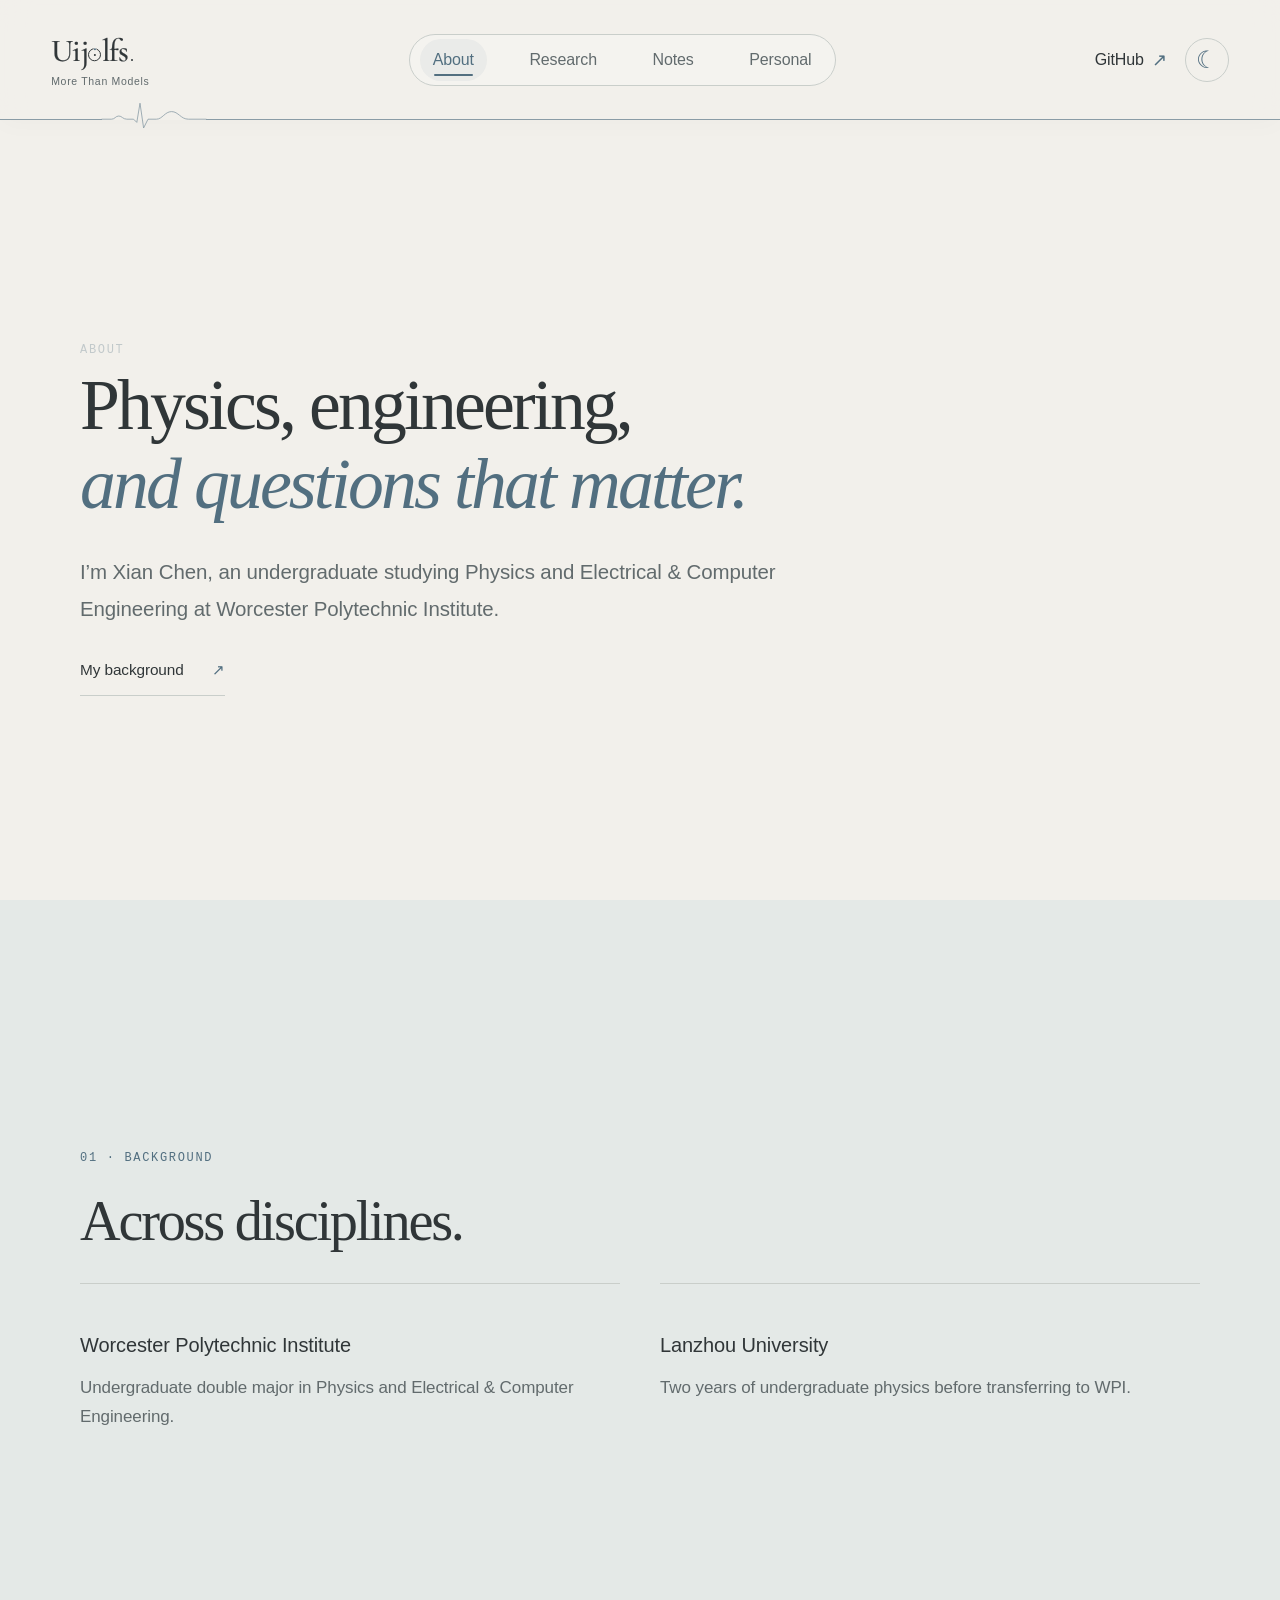
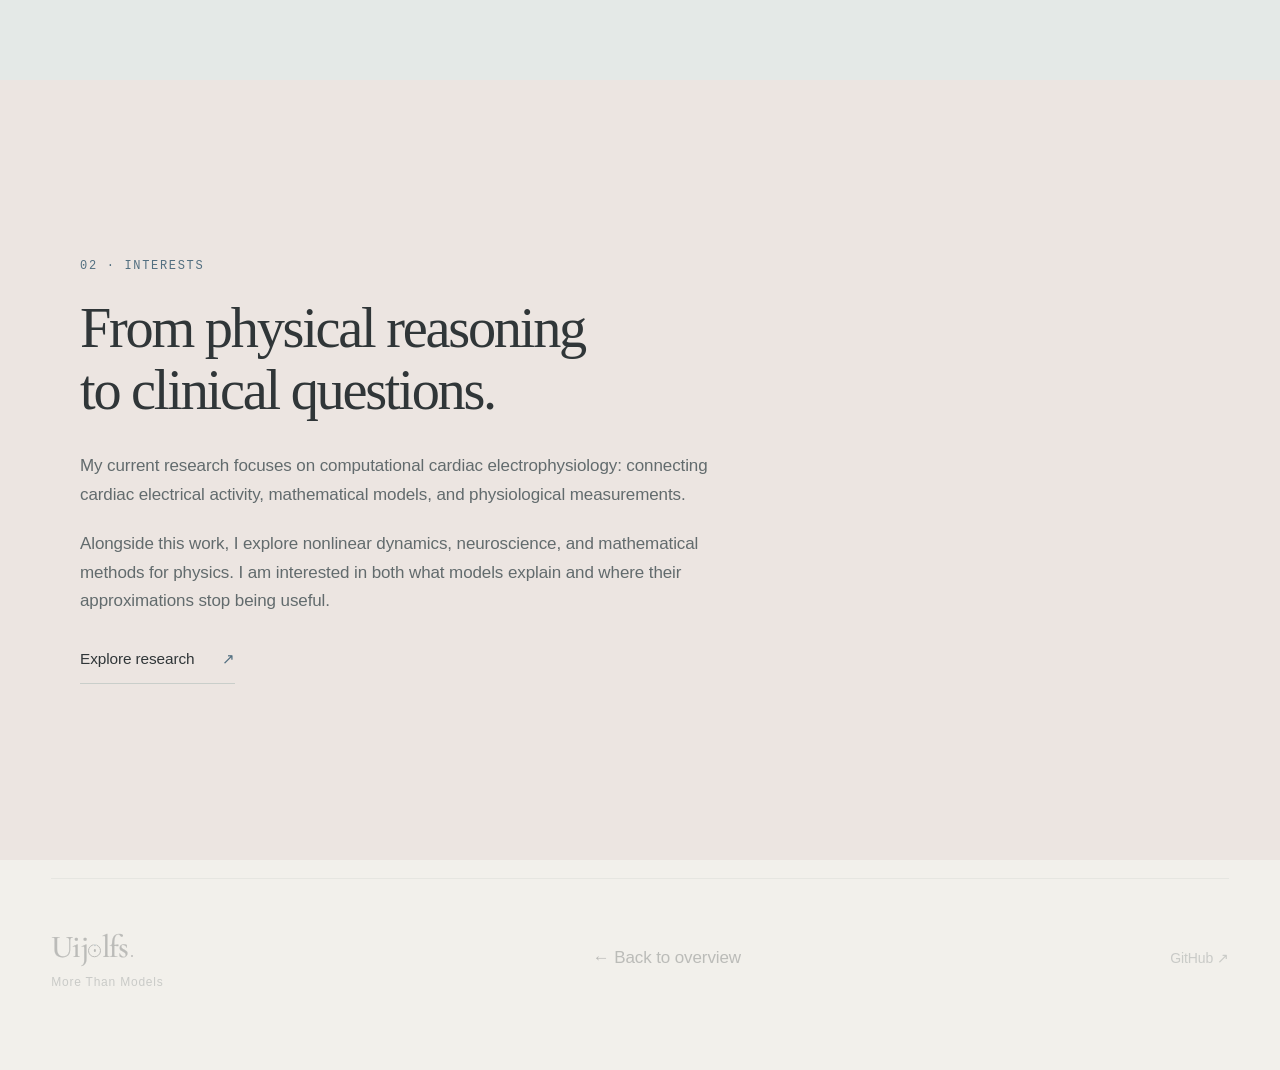
==== commit dd182e21: "Add More Than Models signature to all wordmarks and simplify page titles" ====
--- a/about.html
+++ b/about.html
@@ -6,11 +6,11 @@
   <meta name="theme-color" content="#F2F0EB">
   <script src="theme.js?v=1"></script>
   <meta name="description" content="Uijolfs — Xian Chen’s personal website. Physical reasoning, mathematical models, and questions that matter in people’s lives.">
-  <title>Uijolfs. · About</title>
+  <title>Uijolfs · About</title>
   <link rel="canonical" href="https://uijolfs.github.io/about.html">
   <meta property="og:type" content="website">
-  <meta property="og:site_name" content="Uijolfs.">
-  <meta property="og:title" content="Uijolfs. · About">
+  <meta property="og:site_name" content="Uijolfs">
+  <meta property="og:title" content="Uijolfs · About">
   <meta property="og:description" content="Between the world and its models. Physics, engineering, and cardiac research.">
   <meta property="og:url" content="https://uijolfs.github.io/about.html">
   <meta property="og:image" content="https://uijolfs.github.io/assets/social/home-v1.png">
@@ -19,7 +19,7 @@
   <meta property="og:image:height" content="630">
   <meta property="og:image:alt" content="Xian Chen — Between the world and its models, with a blue Lorenz attractor and ECG mark.">
   <meta name="twitter:card" content="summary_large_image">
-  <meta name="twitter:title" content="Uijolfs. · About">
+  <meta name="twitter:title" content="Uijolfs · About">
   <meta name="twitter:description" content="Between the world and its models. Physics, engineering, and cardiac research.">
   <meta name="twitter:image" content="https://uijolfs.github.io/assets/social/home-v1.png">
   <meta name="twitter:image:alt" content="Xian Chen — Between the world and its models, with a blue Lorenz attractor and ECG mark.">
@@ -34,10 +34,10 @@
 <script src="navigation.js?v=1" defer></script>
 <link rel="stylesheet" href="night.css?v=1">
 <link rel="stylesheet" href="https://fonts.googleapis.com/css2?family=Cormorant+Garamond:wght@500&amp;display=swap">
-<link rel="stylesheet" href="wordmark.css?v=2">
+<link rel="stylesheet" href="wordmark.css?v=3">
 </head>
 <body class="inner-page" data-page="about"><a class="skip-link" href="#main">Skip to content</a>  <header class="site-header">
-    <a class="wordmark" href="index.html" aria-label="Uijolfs, home"><span class="wordmark-glyph" aria-hidden="true">Uij<span class="wordmark-orbit"></span>lfs<span class="wordmark-period"></span></span><span class="wordmark-readable">Uijolfs.</span></a>
+    <a class="wordmark" href="index.html" aria-label="Uijolfs, home"><span class="wordmark-glyph" aria-hidden="true">Uij<span class="wordmark-orbit"></span>lfs<span class="wordmark-period"></span></span><span class="wordmark-readable">Uijolfs.</span><span class="wordmark-tagline">More Than Models</span></a>
     <nav aria-label="Main navigation">
       <a href="about.html">About</a><a href="research.html">Research</a><a href="notes.html">Notes</a><a href="personal.html">Personal</a>
     </nav>
@@ -49,4 +49,4 @@
         </svg>
         <span class="ecg-tail"></span>
       </div>
-  </header><main id="main"><section class="chapter" id="about"><div class="chapter-inner"><p class="eyebrow">ABOUT</p><h1>Physics, engineering,<br><em>and questions that matter.</em></h1><p class="chapter-lead">I’m Xian Chen, an undergraduate studying Physics and Electrical & Computer Engineering at Worcester Polytechnic Institute.</p><a class="text-link" href="#education">My background <span aria-hidden="true">↗</span></a></div></section><section class="chapter" id="education"><div class="chapter-inner"><p class="eyebrow">01 · BACKGROUND</p><h2>Across disciplines.</h2><div class="chapter-copy"><div class="detail-grid"><article><h3>Worcester Polytechnic Institute</h3><p>Undergraduate double major in Physics and Electrical &amp; Computer Engineering.</p></article><article><h3>Lanzhou University</h3><p>Two years of undergraduate physics before transferring to WPI.</p></article></div></div></div></section><section class="chapter" id="interests"><div class="chapter-inner"><p class="eyebrow">02 · INTERESTS</p><h2>From physical reasoning<br>to clinical questions.</h2><div class="chapter-copy"><p>My current research focuses on computational cardiac electrophysiology: connecting cardiac electrical activity, mathematical models, and physiological measurements.</p><p>Alongside this work, I explore nonlinear dynamics, neuroscience, and mathematical methods for physics. I am interested in both what models explain and where their approximations stop being useful.</p></div><a class="text-link" href="research.html">Explore research <span aria-hidden="true">↗</span></a></div></section></main><footer class="page-width"><a class="wordmark" href="index.html"><span class="wordmark-glyph" aria-hidden="true">Uij<span class="wordmark-orbit"></span>lfs<span class="wordmark-period"></span></span><span class="wordmark-readable">Uijolfs.</span></a><a href="index.html#about" data-home-return="about">← Back to overview</a><a href="https://github.com/Uijolfs">GitHub ↗</a></footer></body></html>
+  </header><main id="main"><section class="chapter" id="about"><div class="chapter-inner"><p class="eyebrow">ABOUT</p><h1>Physics, engineering,<br><em>and questions that matter.</em></h1><p class="chapter-lead">I’m Xian Chen, an undergraduate studying Physics and Electrical & Computer Engineering at Worcester Polytechnic Institute.</p><a class="text-link" href="#education">My background <span aria-hidden="true">↗</span></a></div></section><section class="chapter" id="education"><div class="chapter-inner"><p class="eyebrow">01 · BACKGROUND</p><h2>Across disciplines.</h2><div class="chapter-copy"><div class="detail-grid"><article><h3>Worcester Polytechnic Institute</h3><p>Undergraduate double major in Physics and Electrical &amp; Computer Engineering.</p></article><article><h3>Lanzhou University</h3><p>Two years of undergraduate physics before transferring to WPI.</p></article></div></div></div></section><section class="chapter" id="interests"><div class="chapter-inner"><p class="eyebrow">02 · INTERESTS</p><h2>From physical reasoning<br>to clinical questions.</h2><div class="chapter-copy"><p>My current research focuses on computational cardiac electrophysiology: connecting cardiac electrical activity, mathematical models, and physiological measurements.</p><p>Alongside this work, I explore nonlinear dynamics, neuroscience, and mathematical methods for physics. I am interested in both what models explain and where their approximations stop being useful.</p></div><a class="text-link" href="research.html">Explore research <span aria-hidden="true">↗</span></a></div></section></main><footer class="page-width"><a class="wordmark" href="index.html"><span class="wordmark-glyph" aria-hidden="true">Uij<span class="wordmark-orbit"></span>lfs<span class="wordmark-period"></span></span><span class="wordmark-readable">Uijolfs.</span><span class="wordmark-tagline">More Than Models</span></a><a href="index.html#about" data-home-return="about">← Back to overview</a><a href="https://github.com/Uijolfs">GitHub ↗</a></footer></body></html>
--- a/wordmark.css
+++ b/wordmark.css
@@ -6,3 +6,10 @@
 .wordmark-orbit::before{content:'';position:absolute;width:.065em;height:.065em;border-radius:50%;background:var(--accent);left:50%;top:calc(-.022em / 2);transform:translate(-50%,-50%);box-shadow:0 0 0 .014em var(--bg)}
 .wordmark-period{display:inline-block;width:.064em;height:.064em;background:currentColor;border-radius:50%;margin-left:.07em}
 .wordmark-readable{position:absolute;width:1px;height:1px;padding:0;margin:-1px;overflow:hidden;clip:rect(0,0,0,0);white-space:nowrap;border:0}
+
+/* A quiet sans-serif signature beneath the serif wordmark. */
+.wordmark, footer .wordmark{display:inline-flex;flex-direction:column;align-items:flex-start;gap:2px}
+.wordmark-tagline{display:block;font:400 10.5px/1.4 var(--sans,Arial,sans-serif);letter-spacing:.065em;color:var(--muted);-webkit-text-stroke:0;white-space:nowrap}
+footer .wordmark{gap:7px}
+footer .wordmark-tagline{font-size:12px}
+@media(max-width:480px){.site-header .wordmark-tagline{display:none}}
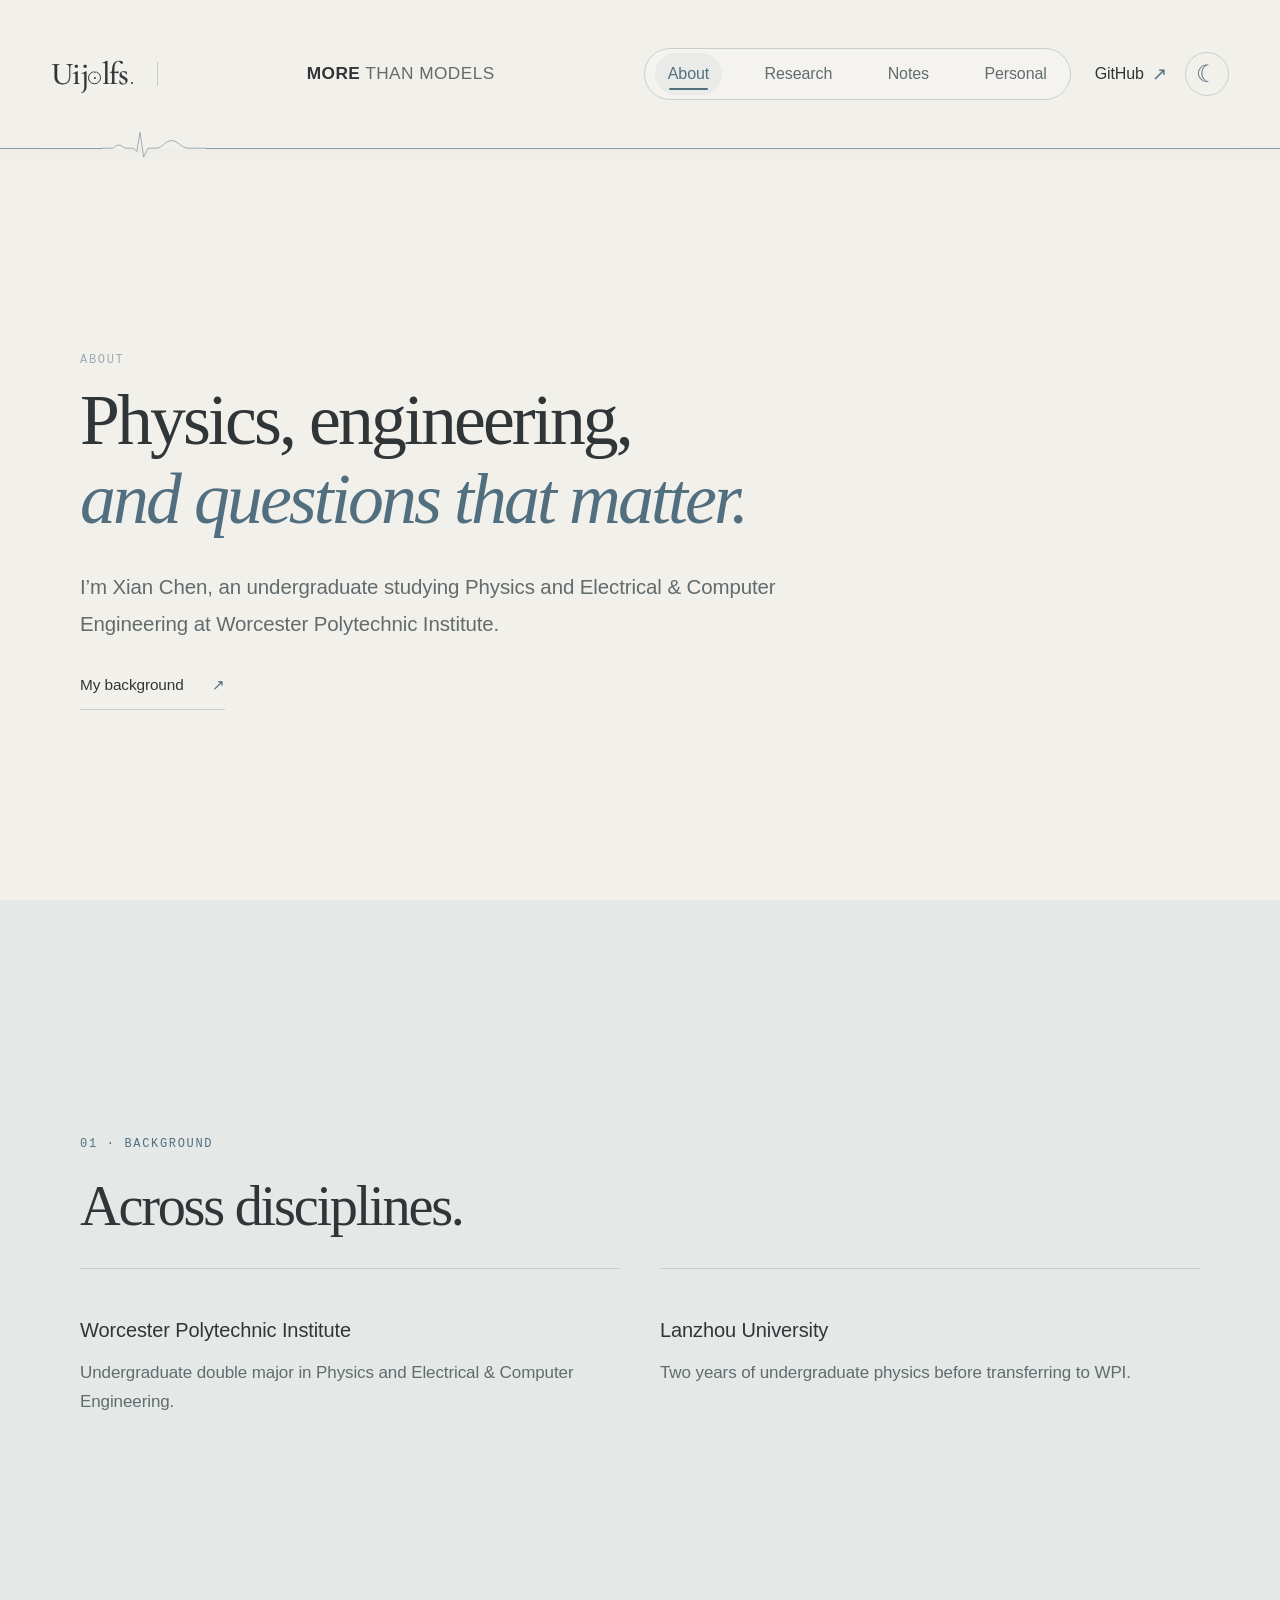
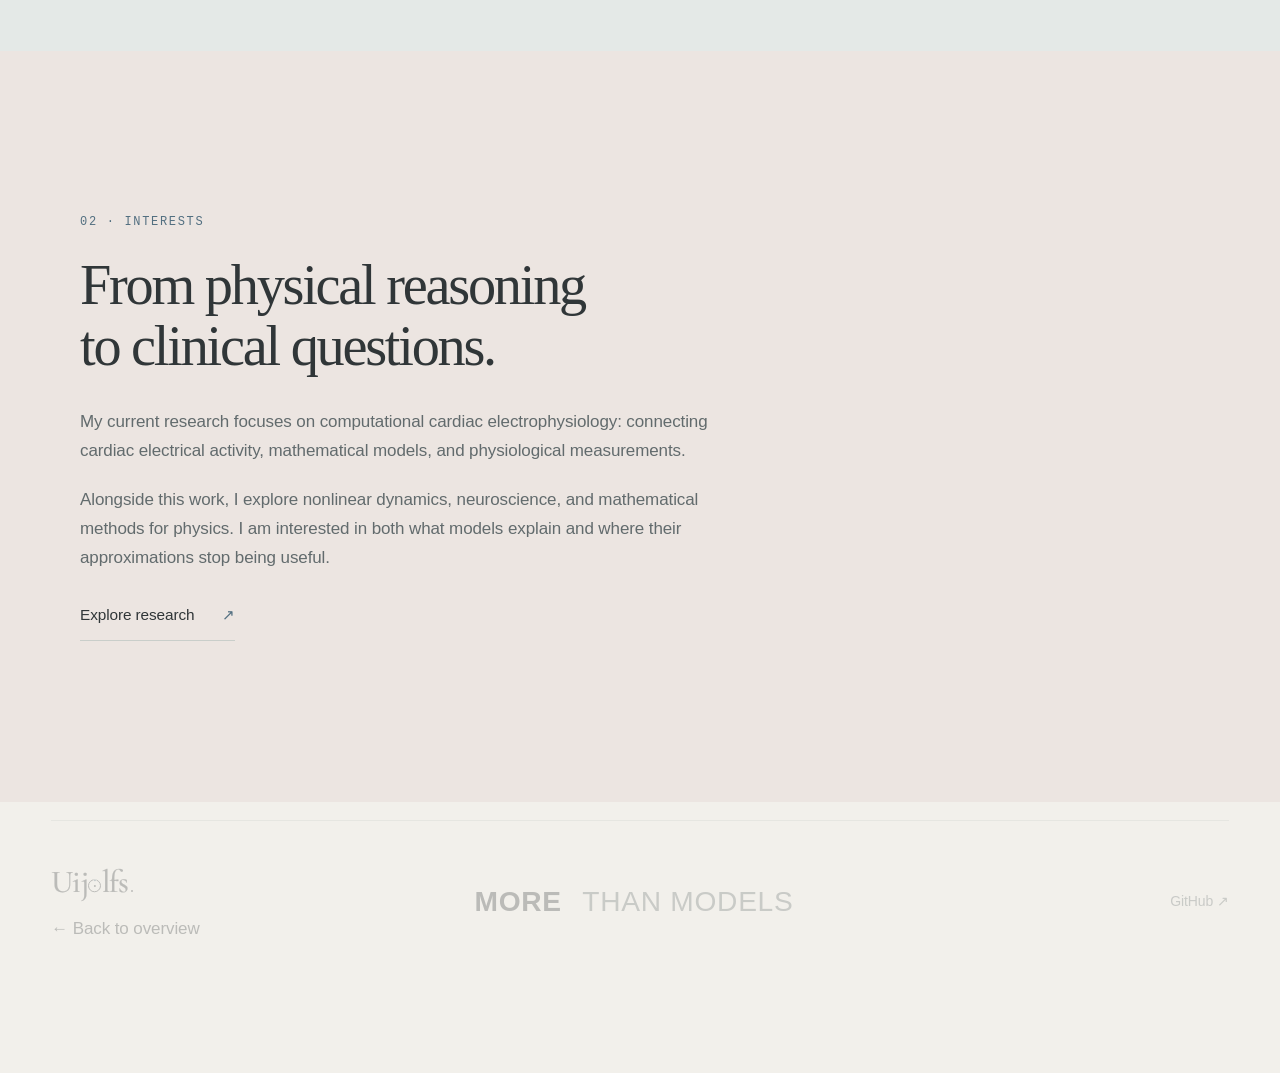
==== commit 4fb8478e: "Place independent More Than Models statement in header and footer whitespace" ====
--- a/about.html
+++ b/about.html
@@ -34,10 +34,10 @@
 <script src="navigation.js?v=1" defer></script>
 <link rel="stylesheet" href="night.css?v=1">
 <link rel="stylesheet" href="https://fonts.googleapis.com/css2?family=Cormorant+Garamond:wght@500&amp;display=swap">
-<link rel="stylesheet" href="wordmark.css?v=3">
+<link rel="stylesheet" href="wordmark.css?v=4">
 </head>
 <body class="inner-page" data-page="about"><a class="skip-link" href="#main">Skip to content</a>  <header class="site-header">
-    <a class="wordmark" href="index.html" aria-label="Uijolfs, home"><span class="wordmark-glyph" aria-hidden="true">Uij<span class="wordmark-orbit"></span>lfs<span class="wordmark-period"></span></span><span class="wordmark-readable">Uijolfs.</span><span class="wordmark-tagline">More Than Models</span></a>
+    <a class="wordmark" href="index.html" aria-label="Uijolfs, home"><span class="wordmark-glyph" aria-hidden="true">Uij<span class="wordmark-orbit"></span>lfs<span class="wordmark-period"></span></span><span class="wordmark-readable">Uijolfs.</span></a><p class="brand-statement"><strong>More</strong> <span>Than Models</span></p>
     <nav aria-label="Main navigation">
       <a href="about.html">About</a><a href="research.html">Research</a><a href="notes.html">Notes</a><a href="personal.html">Personal</a>
     </nav>
@@ -49,4 +49,4 @@
         </svg>
         <span class="ecg-tail"></span>
       </div>
-  </header><main id="main"><section class="chapter" id="about"><div class="chapter-inner"><p class="eyebrow">ABOUT</p><h1>Physics, engineering,<br><em>and questions that matter.</em></h1><p class="chapter-lead">I’m Xian Chen, an undergraduate studying Physics and Electrical & Computer Engineering at Worcester Polytechnic Institute.</p><a class="text-link" href="#education">My background <span aria-hidden="true">↗</span></a></div></section><section class="chapter" id="education"><div class="chapter-inner"><p class="eyebrow">01 · BACKGROUND</p><h2>Across disciplines.</h2><div class="chapter-copy"><div class="detail-grid"><article><h3>Worcester Polytechnic Institute</h3><p>Undergraduate double major in Physics and Electrical &amp; Computer Engineering.</p></article><article><h3>Lanzhou University</h3><p>Two years of undergraduate physics before transferring to WPI.</p></article></div></div></div></section><section class="chapter" id="interests"><div class="chapter-inner"><p class="eyebrow">02 · INTERESTS</p><h2>From physical reasoning<br>to clinical questions.</h2><div class="chapter-copy"><p>My current research focuses on computational cardiac electrophysiology: connecting cardiac electrical activity, mathematical models, and physiological measurements.</p><p>Alongside this work, I explore nonlinear dynamics, neuroscience, and mathematical methods for physics. I am interested in both what models explain and where their approximations stop being useful.</p></div><a class="text-link" href="research.html">Explore research <span aria-hidden="true">↗</span></a></div></section></main><footer class="page-width"><a class="wordmark" href="index.html"><span class="wordmark-glyph" aria-hidden="true">Uij<span class="wordmark-orbit"></span>lfs<span class="wordmark-period"></span></span><span class="wordmark-readable">Uijolfs.</span><span class="wordmark-tagline">More Than Models</span></a><a href="index.html#about" data-home-return="about">← Back to overview</a><a href="https://github.com/Uijolfs">GitHub ↗</a></footer></body></html>
+  </header><main id="main"><section class="chapter" id="about"><div class="chapter-inner"><p class="eyebrow">ABOUT</p><h1>Physics, engineering,<br><em>and questions that matter.</em></h1><p class="chapter-lead">I’m Xian Chen, an undergraduate studying Physics and Electrical & Computer Engineering at Worcester Polytechnic Institute.</p><a class="text-link" href="#education">My background <span aria-hidden="true">↗</span></a></div></section><section class="chapter" id="education"><div class="chapter-inner"><p class="eyebrow">01 · BACKGROUND</p><h2>Across disciplines.</h2><div class="chapter-copy"><div class="detail-grid"><article><h3>Worcester Polytechnic Institute</h3><p>Undergraduate double major in Physics and Electrical &amp; Computer Engineering.</p></article><article><h3>Lanzhou University</h3><p>Two years of undergraduate physics before transferring to WPI.</p></article></div></div></div></section><section class="chapter" id="interests"><div class="chapter-inner"><p class="eyebrow">02 · INTERESTS</p><h2>From physical reasoning<br>to clinical questions.</h2><div class="chapter-copy"><p>My current research focuses on computational cardiac electrophysiology: connecting cardiac electrical activity, mathematical models, and physiological measurements.</p><p>Alongside this work, I explore nonlinear dynamics, neuroscience, and mathematical methods for physics. I am interested in both what models explain and where their approximations stop being useful.</p></div><a class="text-link" href="research.html">Explore research <span aria-hidden="true">↗</span></a></div></section></main><footer class="page-width"><a class="wordmark" href="index.html"><span class="wordmark-glyph" aria-hidden="true">Uij<span class="wordmark-orbit"></span>lfs<span class="wordmark-period"></span></span><span class="wordmark-readable">Uijolfs.</span></a><p class="brand-statement"><strong>More</strong> <span>Than Models</span></p><a href="index.html#about" data-home-return="about">← Back to overview</a><a href="https://github.com/Uijolfs">GitHub ↗</a></footer></body></html>
--- a/wordmark.css
+++ b/wordmark.css
@@ -7,9 +7,33 @@
 .wordmark-period{display:inline-block;width:.064em;height:.064em;background:currentColor;border-radius:50%;margin-left:.07em}
 .wordmark-readable{position:absolute;width:1px;height:1px;padding:0;margin:-1px;overflow:hidden;clip:rect(0,0,0,0);white-space:nowrap;border:0}
 
-/* A quiet sans-serif signature beneath the serif wordmark. */
-.wordmark, footer .wordmark{display:inline-flex;flex-direction:column;align-items:flex-start;gap:2px}
-.wordmark-tagline{display:block;font:400 10.5px/1.4 var(--sans,Arial,sans-serif);letter-spacing:.065em;color:var(--muted);-webkit-text-stroke:0;white-space:nowrap}
-footer .wordmark{gap:7px}
-footer .wordmark-tagline{font-size:12px}
-@media(max-width:480px){.site-header .wordmark-tagline{display:none}}
+/* Independent statement in the space between brand and navigation. */
+.brand-statement{margin:0;color:var(--text);font:400 clamp(14px,1.35vw,20px)/1.35 var(--sans,Arial,sans-serif);letter-spacing:.025em;text-transform:uppercase;white-space:nowrap;text-align:center}
+.brand-statement strong{font-weight:700}
+.brand-statement span{font-weight:400;color:var(--muted)}
+.site-header,.gallery-page .gallery-header{display:grid;grid-template-columns:auto minmax(180px,1fr) auto auto;gap:24px;align-items:center}
+.site-header>.wordmark{grid-column:1;grid-row:1}
+.site-header>.brand-statement{grid-column:2;grid-row:1;justify-self:stretch;border-left:1px solid var(--line);padding-left:24px}
+.site-header>nav,.site-header>.gallery-back{grid-column:3;grid-row:1}
+.site-header>.header-actions,.site-header>.github-link{grid-column:4;grid-row:1;justify-self:end}
+footer.page-width{display:grid;grid-template-columns:1fr auto 1fr;gap:12px 32px;align-items:center;padding-block:40px}
+footer.page-width>.wordmark{grid-column:1;grid-row:1;justify-self:start}
+footer.page-width>.brand-statement{grid-column:2;grid-row:1 / span 2;font-size:clamp(20px,2.2vw,30px)}
+footer.page-width>p:not(.brand-statement){grid-column:1;grid-row:2}
+footer.page-width>a:last-child{grid-column:3;grid-row:1 / span 2;justify-self:end}
+@media(max-width:1100px){
+ .site-header,.site-header:has(.header-ecg),.gallery-page .gallery-header{grid-template-columns:1fr auto 1fr;height:auto;min-height:120px;padding-block:12px 18px;gap:8px 16px}
+ .site-header>.brand-statement{border:0;padding:0}
+ .site-header>.header-actions,.site-header>.github-link{grid-column:3;grid-row:1}
+ .site-header>nav,.site-header>.gallery-back{grid-column:1 / -1;grid-row:2;justify-self:center}
+}
+@media(max-width:600px){
+ .site-header,.site-header:has(.header-ecg),.gallery-page .gallery-header{grid-template-columns:1fr auto}
+ .site-header>.brand-statement{grid-column:1 / -1;grid-row:2;font-size:13px}
+ .site-header>.header-actions,.site-header>.github-link{grid-column:2}
+ .site-header>nav,.site-header>.gallery-back{grid-row:3}
+ footer.page-width{grid-template-columns:1fr auto;gap:20px}
+ footer.page-width>.brand-statement{grid-column:1 / -1;grid-row:2;font-size:22px;padding-block:12px}
+ footer.page-width>p:not(.brand-statement){grid-column:1;grid-row:3}
+ footer.page-width>a:last-child{grid-column:2;grid-row:3;font-size:12px}
+}
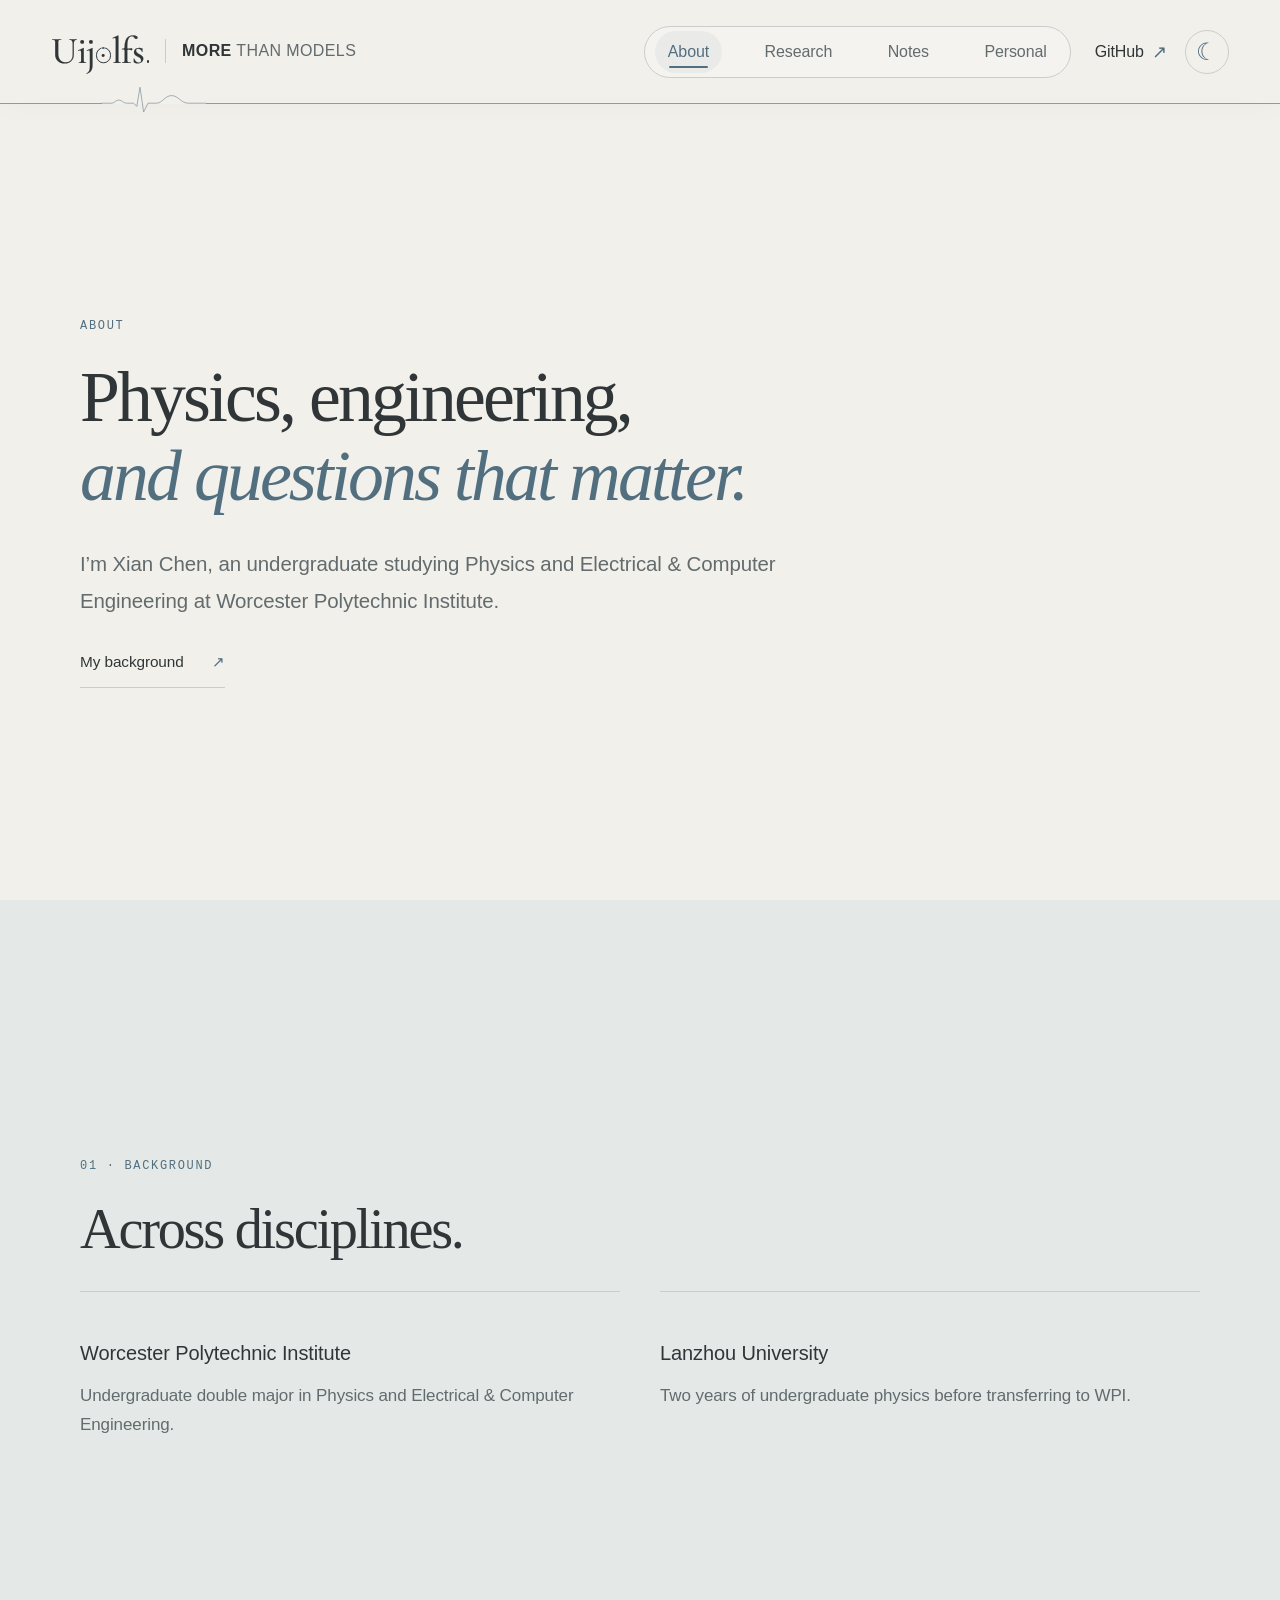
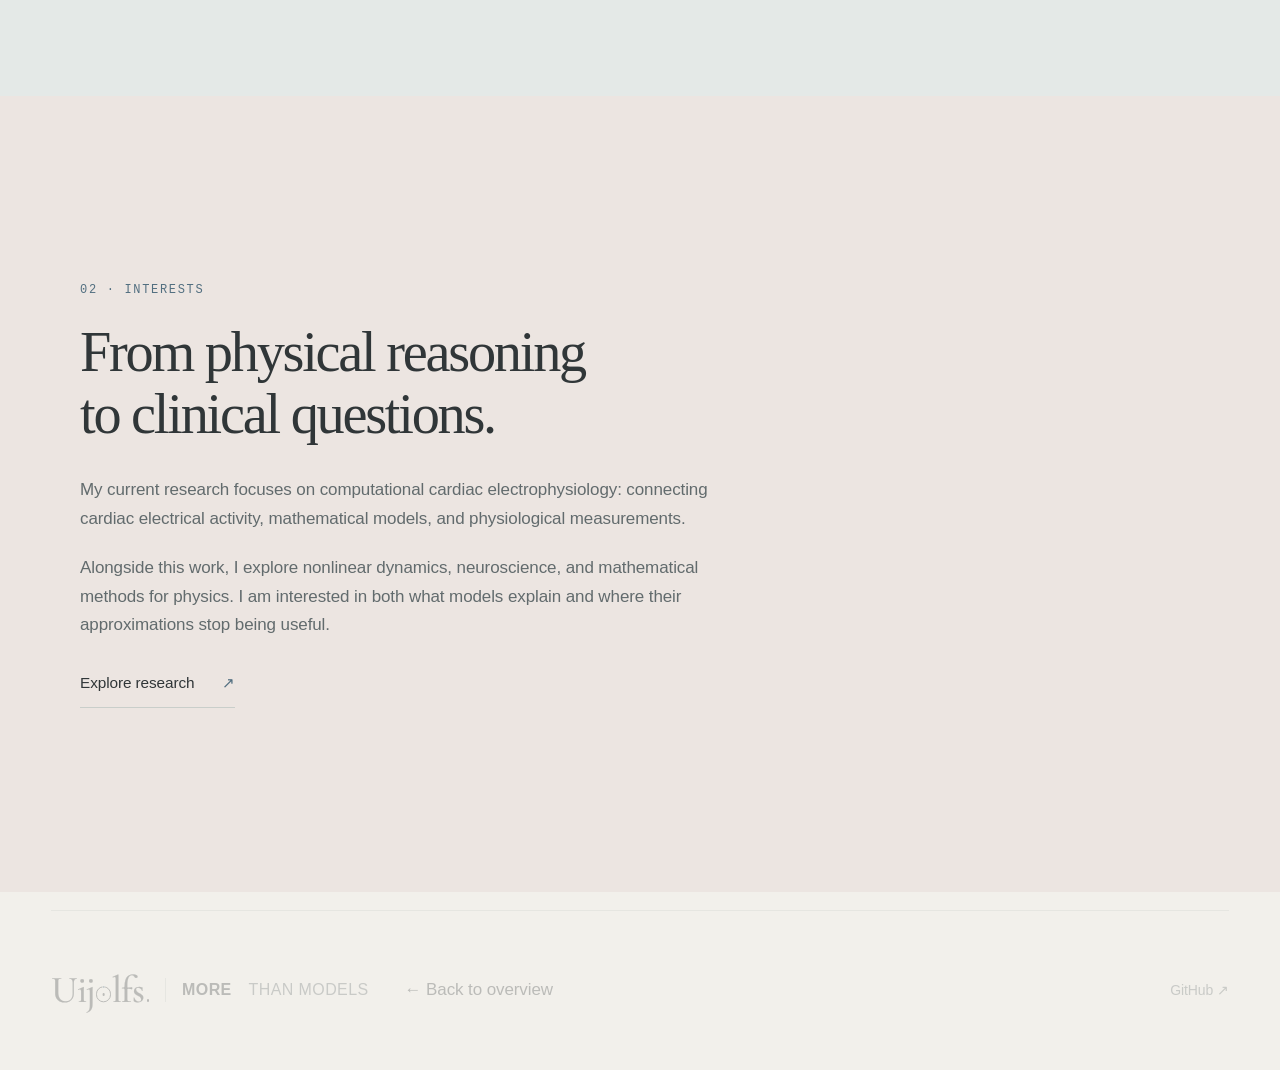
==== commit ad01299d: "Tighten brand lockups, enlarge wordmark and remove footer bylines" ====
--- a/about.html
+++ b/about.html
@@ -34,10 +34,10 @@
 <script src="navigation.js?v=1" defer></script>
 <link rel="stylesheet" href="night.css?v=1">
 <link rel="stylesheet" href="https://fonts.googleapis.com/css2?family=Cormorant+Garamond:wght@500&amp;display=swap">
-<link rel="stylesheet" href="wordmark.css?v=4">
+<link rel="stylesheet" href="wordmark.css?v=5">
 </head>
 <body class="inner-page" data-page="about"><a class="skip-link" href="#main">Skip to content</a>  <header class="site-header">
-    <a class="wordmark" href="index.html" aria-label="Uijolfs, home"><span class="wordmark-glyph" aria-hidden="true">Uij<span class="wordmark-orbit"></span>lfs<span class="wordmark-period"></span></span><span class="wordmark-readable">Uijolfs.</span></a><p class="brand-statement"><strong>More</strong> <span>Than Models</span></p>
+    <div class="brand-lockup"><a class="wordmark" href="index.html" aria-label="Uijolfs, home"><span class="wordmark-glyph" aria-hidden="true">Uij<span class="wordmark-orbit"></span>lfs<span class="wordmark-period"></span></span><span class="wordmark-readable">Uijolfs.</span></a><p class="brand-statement"><strong>More</strong> <span>Than Models</span></p></div>
     <nav aria-label="Main navigation">
       <a href="about.html">About</a><a href="research.html">Research</a><a href="notes.html">Notes</a><a href="personal.html">Personal</a>
     </nav>
@@ -49,4 +49,4 @@
         </svg>
         <span class="ecg-tail"></span>
       </div>
-  </header><main id="main"><section class="chapter" id="about"><div class="chapter-inner"><p class="eyebrow">ABOUT</p><h1>Physics, engineering,<br><em>and questions that matter.</em></h1><p class="chapter-lead">I’m Xian Chen, an undergraduate studying Physics and Electrical & Computer Engineering at Worcester Polytechnic Institute.</p><a class="text-link" href="#education">My background <span aria-hidden="true">↗</span></a></div></section><section class="chapter" id="education"><div class="chapter-inner"><p class="eyebrow">01 · BACKGROUND</p><h2>Across disciplines.</h2><div class="chapter-copy"><div class="detail-grid"><article><h3>Worcester Polytechnic Institute</h3><p>Undergraduate double major in Physics and Electrical &amp; Computer Engineering.</p></article><article><h3>Lanzhou University</h3><p>Two years of undergraduate physics before transferring to WPI.</p></article></div></div></div></section><section class="chapter" id="interests"><div class="chapter-inner"><p class="eyebrow">02 · INTERESTS</p><h2>From physical reasoning<br>to clinical questions.</h2><div class="chapter-copy"><p>My current research focuses on computational cardiac electrophysiology: connecting cardiac electrical activity, mathematical models, and physiological measurements.</p><p>Alongside this work, I explore nonlinear dynamics, neuroscience, and mathematical methods for physics. I am interested in both what models explain and where their approximations stop being useful.</p></div><a class="text-link" href="research.html">Explore research <span aria-hidden="true">↗</span></a></div></section></main><footer class="page-width"><a class="wordmark" href="index.html"><span class="wordmark-glyph" aria-hidden="true">Uij<span class="wordmark-orbit"></span>lfs<span class="wordmark-period"></span></span><span class="wordmark-readable">Uijolfs.</span></a><p class="brand-statement"><strong>More</strong> <span>Than Models</span></p><a href="index.html#about" data-home-return="about">← Back to overview</a><a href="https://github.com/Uijolfs">GitHub ↗</a></footer></body></html>
+  </header><main id="main"><section class="chapter" id="about"><div class="chapter-inner"><p class="eyebrow">ABOUT</p><h1>Physics, engineering,<br><em>and questions that matter.</em></h1><p class="chapter-lead">I’m Xian Chen, an undergraduate studying Physics and Electrical & Computer Engineering at Worcester Polytechnic Institute.</p><a class="text-link" href="#education">My background <span aria-hidden="true">↗</span></a></div></section><section class="chapter" id="education"><div class="chapter-inner"><p class="eyebrow">01 · BACKGROUND</p><h2>Across disciplines.</h2><div class="chapter-copy"><div class="detail-grid"><article><h3>Worcester Polytechnic Institute</h3><p>Undergraduate double major in Physics and Electrical &amp; Computer Engineering.</p></article><article><h3>Lanzhou University</h3><p>Two years of undergraduate physics before transferring to WPI.</p></article></div></div></div></section><section class="chapter" id="interests"><div class="chapter-inner"><p class="eyebrow">02 · INTERESTS</p><h2>From physical reasoning<br>to clinical questions.</h2><div class="chapter-copy"><p>My current research focuses on computational cardiac electrophysiology: connecting cardiac electrical activity, mathematical models, and physiological measurements.</p><p>Alongside this work, I explore nonlinear dynamics, neuroscience, and mathematical methods for physics. I am interested in both what models explain and where their approximations stop being useful.</p></div><a class="text-link" href="research.html">Explore research <span aria-hidden="true">↗</span></a></div></section></main><footer class="page-width"><div class="brand-lockup"><a class="wordmark" href="index.html"><span class="wordmark-glyph" aria-hidden="true">Uij<span class="wordmark-orbit"></span>lfs<span class="wordmark-period"></span></span><span class="wordmark-readable">Uijolfs.</span></a><p class="brand-statement"><strong>More</strong> <span>Than Models</span></p></div><a href="index.html#about" data-home-return="about">← Back to overview</a><a href="https://github.com/Uijolfs">GitHub ↗</a></footer></body></html>
--- a/wordmark.css
+++ b/wordmark.css
@@ -1,5 +1,5 @@
 /* Approved hydrogen-orbit wordmark. */
-.wordmark, footer .wordmark{display:inline-block;font:500 32px/1.3 'Cormorant Garamond',Georgia,serif;letter-spacing:-.025em;white-space:nowrap;-webkit-text-stroke:.2px currentColor}
+.wordmark, footer .wordmark{display:inline-block;font:500 38px/1.3 'Cormorant Garamond',Georgia,serif;letter-spacing:-.025em;white-space:nowrap;-webkit-text-stroke:.2px currentColor}
 .wordmark-glyph{display:inline-block}
 .wordmark-orbit{position:relative;display:inline-block;width:.405em;height:.405em;border:.022em solid currentColor;border-radius:50%;vertical-align:baseline;margin:0 .018em 0 .012em;transform:translateY(.008em)}
 .wordmark-orbit::after{content:'';position:absolute;width:.072em;height:.072em;border-radius:50%;background:currentColor;left:50%;top:50%;transform:translate(-50%,-50%)}
@@ -7,33 +7,30 @@
 .wordmark-period{display:inline-block;width:.064em;height:.064em;background:currentColor;border-radius:50%;margin-left:.07em}
 .wordmark-readable{position:absolute;width:1px;height:1px;padding:0;margin:-1px;overflow:hidden;clip:rect(0,0,0,0);white-space:nowrap;border:0}
 
-/* Independent statement in the space between brand and navigation. */
-.brand-statement{margin:0;color:var(--text);font:400 clamp(14px,1.35vw,20px)/1.35 var(--sans,Arial,sans-serif);letter-spacing:.025em;text-transform:uppercase;white-space:nowrap;text-align:center}
+/* Compact brand and statement, shared by the header and footer. */
+.brand-lockup{display:flex;align-items:center;gap:16px;width:max-content;max-width:100%}
+.brand-lockup .wordmark{flex-shrink:0}
+.brand-lockup .brand-statement{margin:0;padding-left:16px;border-left:1px solid var(--line);color:var(--text);font:400 16px/1.5 var(--sans,Arial,sans-serif);letter-spacing:.025em;text-transform:uppercase;white-space:nowrap}
 .brand-statement strong{font-weight:700}
 .brand-statement span{font-weight:400;color:var(--muted)}
-.site-header,.gallery-page .gallery-header{display:grid;grid-template-columns:auto minmax(180px,1fr) auto auto;gap:24px;align-items:center}
-.site-header>.wordmark{grid-column:1;grid-row:1}
-.site-header>.brand-statement{grid-column:2;grid-row:1;justify-self:stretch;border-left:1px solid var(--line);padding-left:24px}
-.site-header>nav,.site-header>.gallery-back{grid-column:3;grid-row:1}
-.site-header>.header-actions,.site-header>.github-link{grid-column:4;grid-row:1;justify-self:end}
-footer.page-width{display:grid;grid-template-columns:1fr auto 1fr;gap:12px 32px;align-items:center;padding-block:40px}
-footer.page-width>.wordmark{grid-column:1;grid-row:1;justify-self:start}
-footer.page-width>.brand-statement{grid-column:2;grid-row:1 / span 2;font-size:clamp(20px,2.2vw,30px)}
-footer.page-width>p:not(.brand-statement){grid-column:1;grid-row:2}
-footer.page-width>a:last-child{grid-column:3;grid-row:1 / span 2;justify-self:end}
+.site-header,.gallery-page .gallery-header{display:grid;grid-template-columns:1fr auto auto;gap:24px;align-items:center}
+.site-header>.brand-lockup{grid-column:1;grid-row:1}
+.site-header>nav,.site-header>.gallery-back{grid-column:2;grid-row:1}
+.site-header>.header-actions,.site-header>.github-link{grid-column:3;grid-row:1;justify-self:end}
+footer.page-width{display:flex;justify-content:space-between;align-items:center;flex-wrap:wrap;gap:24px;padding-block:36px}
+footer.page-width>a:last-child{margin-left:auto}
 @media(max-width:1100px){
- .site-header,.site-header:has(.header-ecg),.gallery-page .gallery-header{grid-template-columns:1fr auto 1fr;height:auto;min-height:120px;padding-block:12px 18px;gap:8px 16px}
- .site-header>.brand-statement{border:0;padding:0}
- .site-header>.header-actions,.site-header>.github-link{grid-column:3;grid-row:1}
+ .site-header,.site-header:has(.header-ecg),.gallery-page .gallery-header{grid-template-columns:1fr auto;height:auto;min-height:120px;padding-block:12px 18px;gap:8px 16px}
+ .site-header>.header-actions,.site-header>.github-link{grid-column:2;grid-row:1}
  .site-header>nav,.site-header>.gallery-back{grid-column:1 / -1;grid-row:2;justify-self:center}
 }
 @media(max-width:600px){
- .site-header,.site-header:has(.header-ecg),.gallery-page .gallery-header{grid-template-columns:1fr auto}
- .site-header>.brand-statement{grid-column:1 / -1;grid-row:2;font-size:13px}
- .site-header>.header-actions,.site-header>.github-link{grid-column:2}
+ .brand-lockup{gap:12px}
+ .brand-lockup .brand-statement{padding-left:12px;font-size:12px}
+ .brand-lockup .wordmark{font-size:36px}
+ .site-header>.brand-lockup{grid-column:1 / -1;justify-self:start}
+ .site-header>.header-actions,.site-header>.github-link{grid-column:1 / -1;grid-row:2}
  .site-header>nav,.site-header>.gallery-back{grid-row:3}
- footer.page-width{grid-template-columns:1fr auto;gap:20px}
- footer.page-width>.brand-statement{grid-column:1 / -1;grid-row:2;font-size:22px;padding-block:12px}
- footer.page-width>p:not(.brand-statement){grid-column:1;grid-row:3}
- footer.page-width>a:last-child{grid-column:2;grid-row:3;font-size:12px}
+ footer.page-width{gap:20px}
+ footer.page-width>a:last-child{font-size:12px}
 }
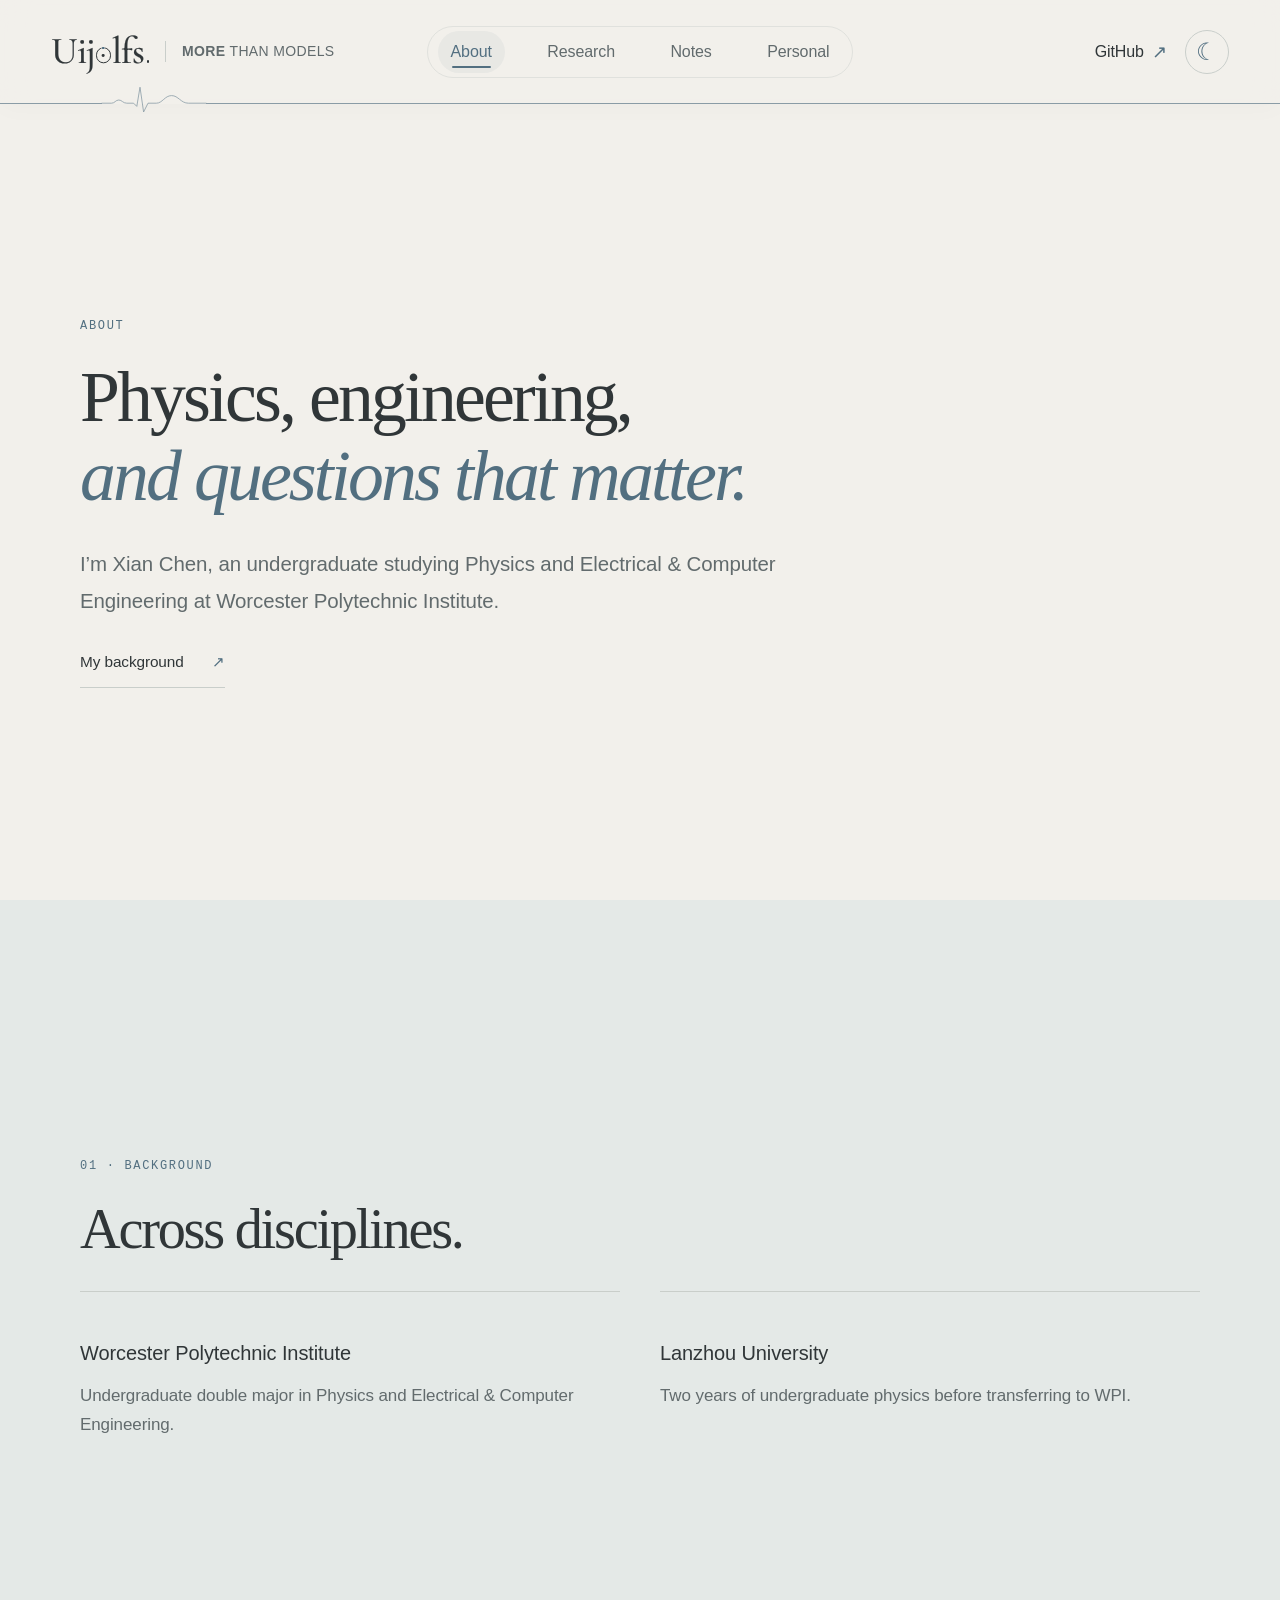
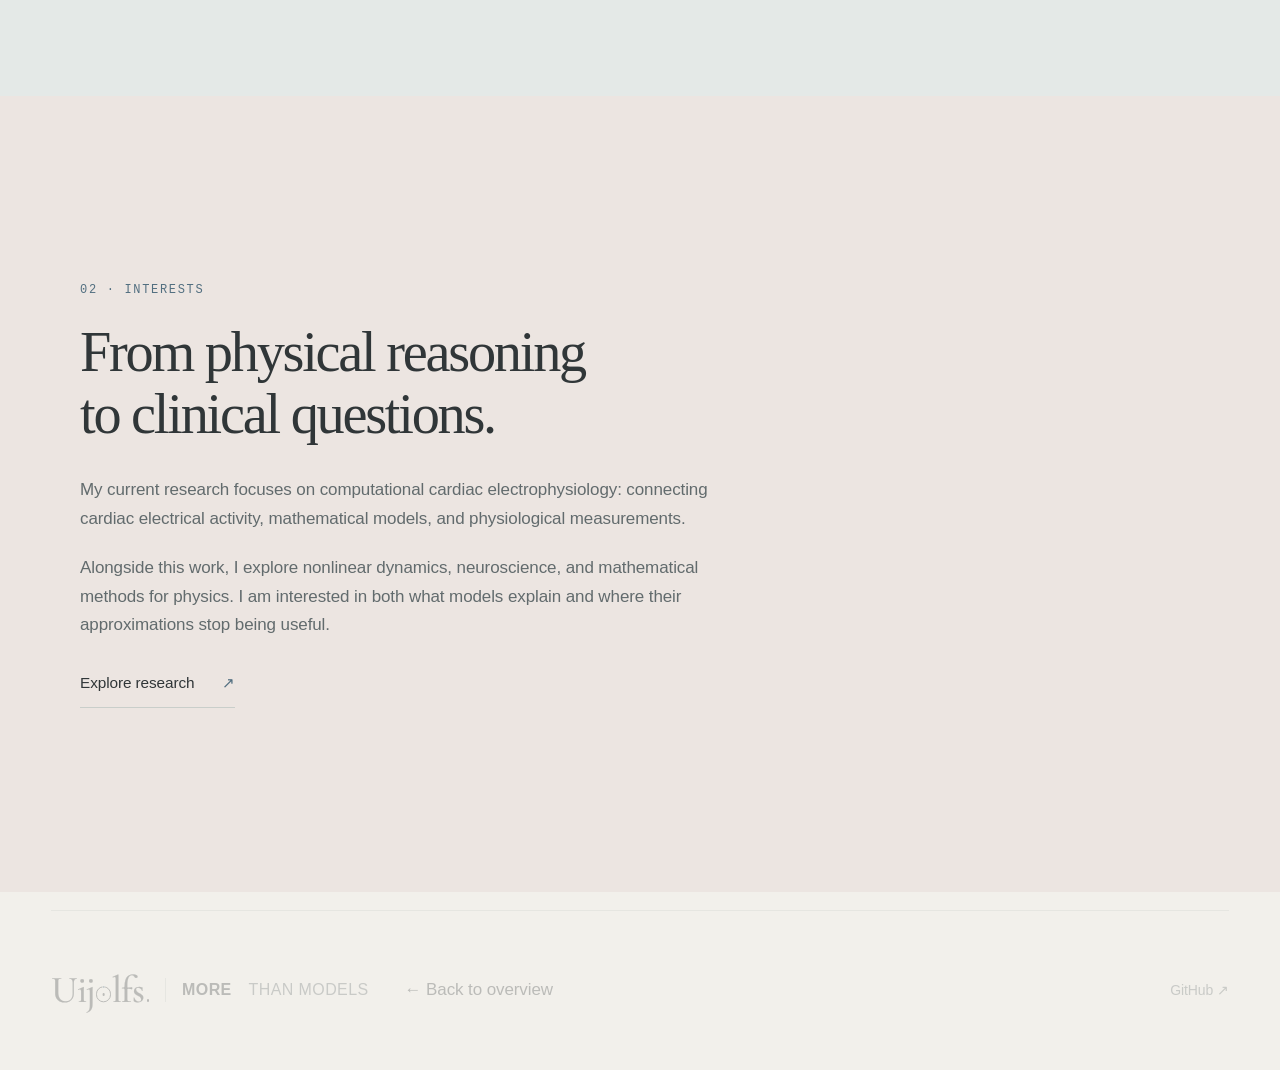
==== commit 81f9db96: "Center header navigation and soften surrounding visual weight" ====
--- a/about.html
+++ b/about.html
@@ -34,7 +34,7 @@
 <script src="navigation.js?v=1" defer></script>
 <link rel="stylesheet" href="night.css?v=1">
 <link rel="stylesheet" href="https://fonts.googleapis.com/css2?family=Cormorant+Garamond:wght@500&amp;display=swap">
-<link rel="stylesheet" href="wordmark.css?v=5">
+<link rel="stylesheet" href="wordmark.css?v=6">
 </head>
 <body class="inner-page" data-page="about"><a class="skip-link" href="#main">Skip to content</a>  <header class="site-header">
     <div class="brand-lockup"><a class="wordmark" href="index.html" aria-label="Uijolfs, home"><span class="wordmark-glyph" aria-hidden="true">Uij<span class="wordmark-orbit"></span>lfs<span class="wordmark-period"></span></span><span class="wordmark-readable">Uijolfs.</span></a><p class="brand-statement"><strong>More</strong> <span>Than Models</span></p></div>
--- a/wordmark.css
+++ b/wordmark.css
@@ -13,13 +13,17 @@
 .brand-lockup .brand-statement{margin:0;padding-left:16px;border-left:1px solid var(--line);color:var(--text);font:400 16px/1.5 var(--sans,Arial,sans-serif);letter-spacing:.025em;text-transform:uppercase;white-space:nowrap}
 .brand-statement strong{font-weight:700}
 .brand-statement span{font-weight:400;color:var(--muted)}
-.site-header,.gallery-page .gallery-header{display:grid;grid-template-columns:1fr auto auto;gap:24px;align-items:center}
+.site-header,.gallery-page .gallery-header{display:grid;grid-template-columns:minmax(0,1fr) auto minmax(0,1fr);gap:24px;align-items:center}
 .site-header>.brand-lockup{grid-column:1;grid-row:1}
 .site-header>nav,.site-header>.gallery-back{grid-column:2;grid-row:1}
 .site-header>.header-actions,.site-header>.github-link{grid-column:3;grid-row:1;justify-self:end}
+/* Equal outer columns keep navigation on the page centerline. */
+.site-header>nav{justify-self:center;background:transparent;border-color:color-mix(in srgb,var(--line) 45%,transparent)}
+.site-header .brand-statement{font-size:14px;color:var(--muted)}
+.site-header .brand-statement strong{font-weight:600}
 footer.page-width{display:flex;justify-content:space-between;align-items:center;flex-wrap:wrap;gap:24px;padding-block:36px}
 footer.page-width>a:last-child{margin-left:auto}
-@media(max-width:1100px){
+@media(max-width:1200px){
  .site-header,.site-header:has(.header-ecg),.gallery-page .gallery-header{grid-template-columns:1fr auto;height:auto;min-height:120px;padding-block:12px 18px;gap:8px 16px}
  .site-header>.header-actions,.site-header>.github-link{grid-column:2;grid-row:1}
  .site-header>nav,.site-header>.gallery-back{grid-column:1 / -1;grid-row:2;justify-self:center}
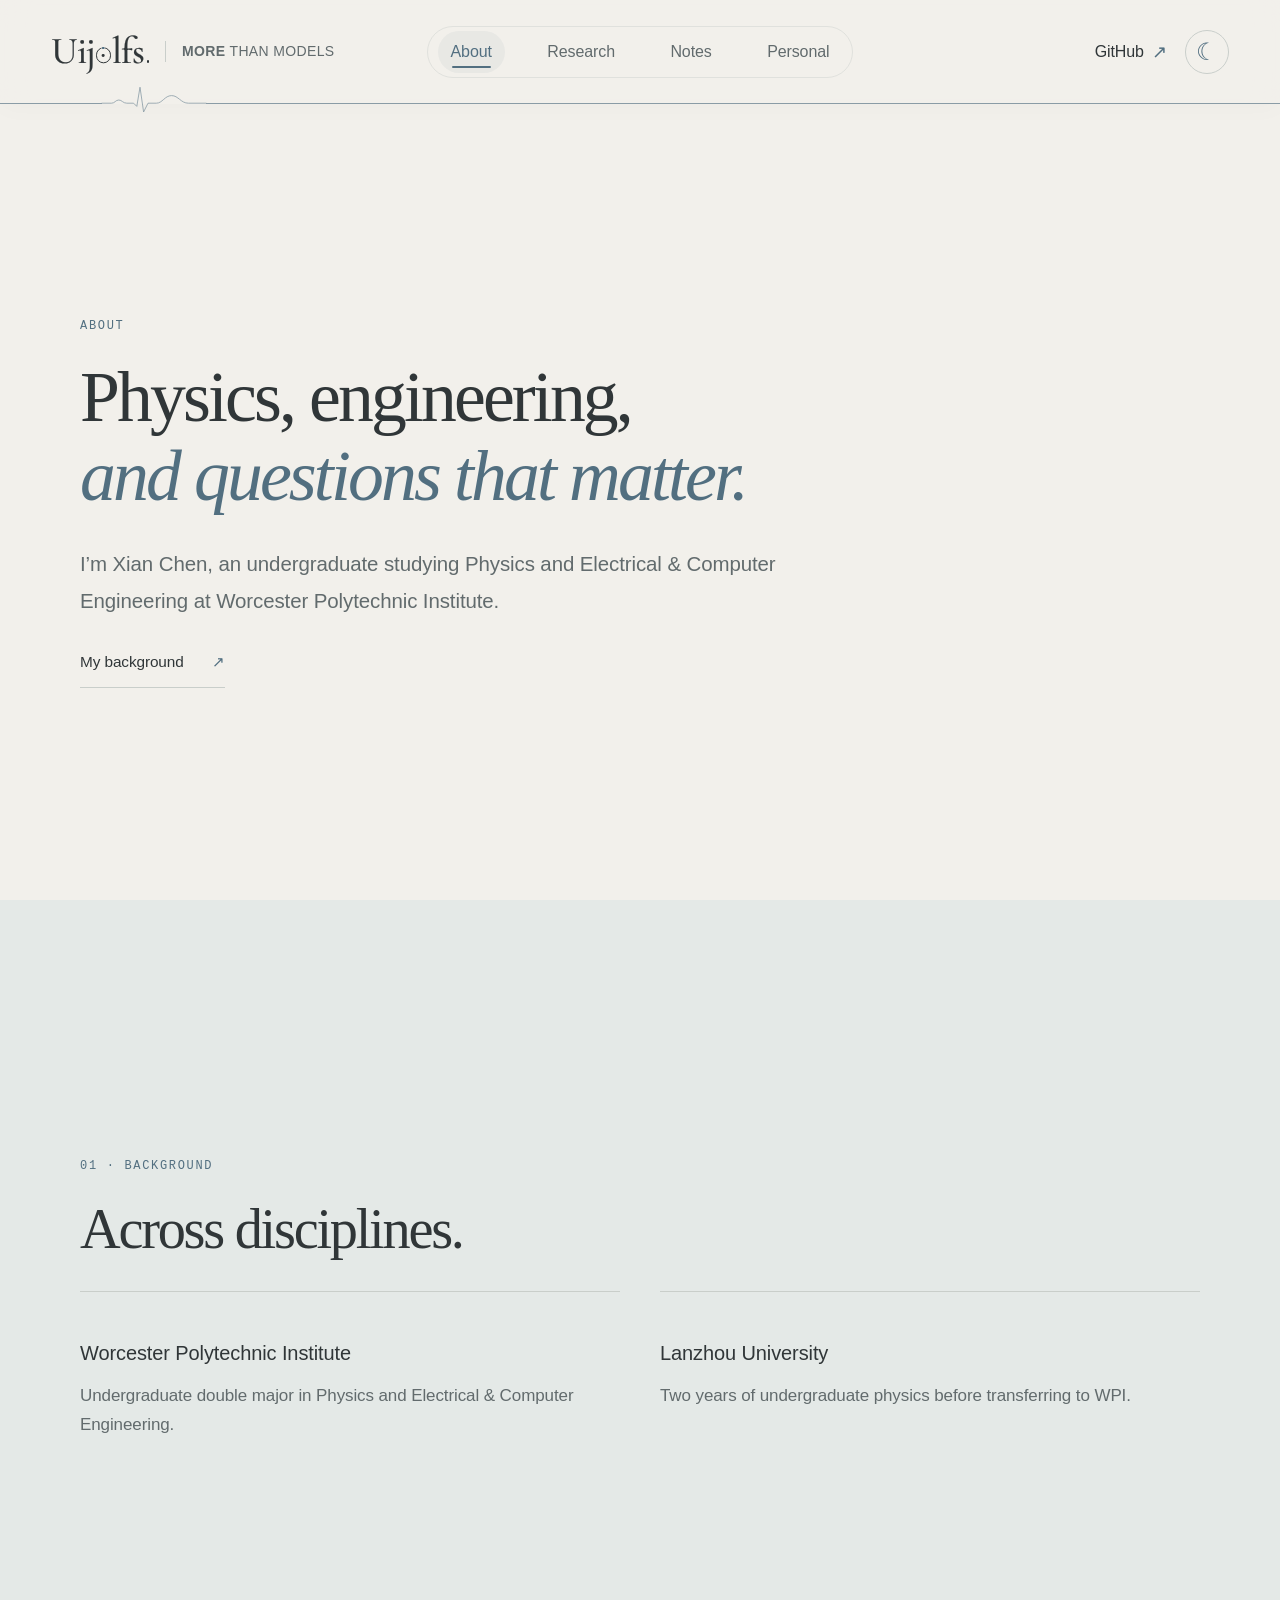
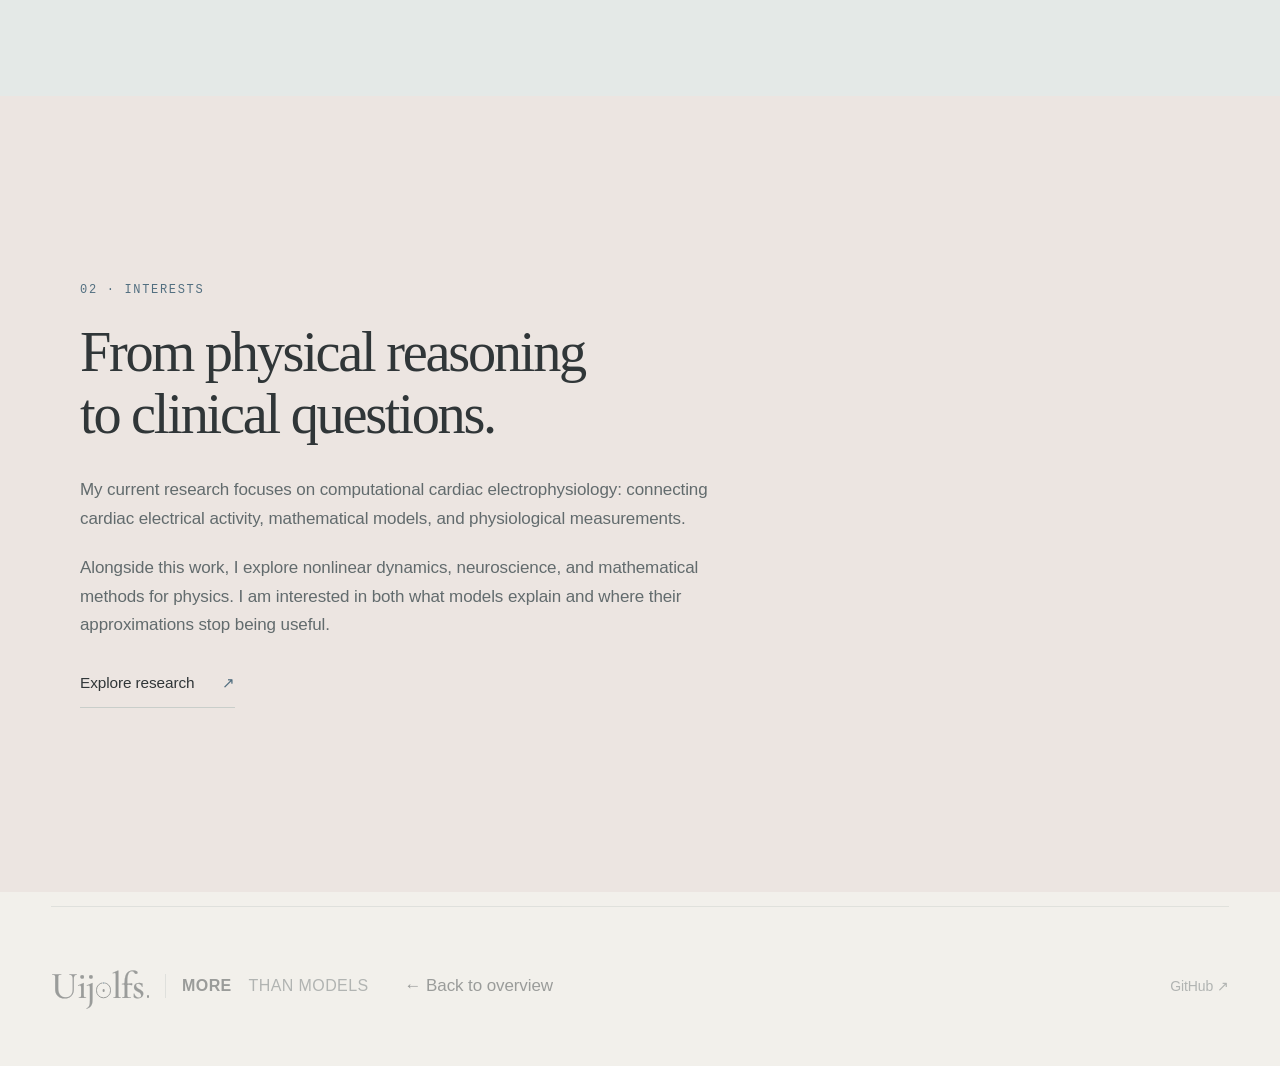
==== commit 438c8e78: "Stabilize spring scrolling, page motion and gallery transitions Preserve the Morandi and night palet" ====
--- a/about.html
+++ b/about.html
@@ -4,7 +4,7 @@
   <meta charset="utf-8">
   <meta name="viewport" content="width=device-width, initial-scale=1">
   <meta name="theme-color" content="#F2F0EB">
-  <script src="theme.js?v=1"></script>
+  <script src="theme.js?v=motion-20261016"></script>
   <meta name="description" content="Uijolfs — Xian Chen’s personal website. Physical reasoning, mathematical models, and questions that matter in people’s lives.">
   <title>Uijolfs · About</title>
   <link rel="canonical" href="https://uijolfs.github.io/about.html">
@@ -27,11 +27,11 @@
   <link rel="icon" href="/assets/icons/ecg-tab-v3.png" type="image/png" sizes="32x32">
   <link rel="apple-touch-icon" href="/assets/icons/ecg-touch-v3.png" sizes="180x180">
   <link rel="mask-icon" href="/assets/icons/ecg-pinned-v3.svg" color="#397bd1">
-  <link rel="stylesheet" href="styles.css?v=avatar-circle-6">
-  <link rel="stylesheet" href="gallery.css?v=visual-refinement-3">
-  <script src="script.js?v=themes-1" defer></script>
-<link rel="stylesheet" href="morandi.css?v=1">
-<script src="navigation.js?v=1" defer></script>
+  <link rel="stylesheet" href="styles.css?v=motion-20261016">
+  <link rel="stylesheet" href="gallery.css?v=motion-20261016">
+  <script src="script.js?v=motion-20261016" defer></script>
+<link rel="stylesheet" href="morandi.css?v=motion-20261016">
+<script src="navigation.js?v=motion-20261016" defer></script>
 <link rel="stylesheet" href="night.css?v=1">
 <link rel="stylesheet" href="https://fonts.googleapis.com/css2?family=Cormorant+Garamond:wght@500&amp;display=swap">
 <link rel="stylesheet" href="wordmark.css?v=6">
--- a/styles.css
+++ b/styles.css
@@ -288,6 +288,7 @@
 
 /* Visual refinement: a roomier header, stronger type hierarchy, and quiet depth. */
 :root {
+  --header-size: 104px;
   --header-height: 104px;
   --page-edge: clamp(28px, 4vw, 78px);
   --content-max: 1460px;
@@ -296,7 +297,7 @@
 body { font-size: 17px; line-height: 1.7; letter-spacing: -.006em; font-kerning: normal; text-rendering: optimizeLegibility; }
 .page-width { width: min(var(--content-max), calc(100% - 2 * var(--page-edge))); }
 .site-header {
-  height: var(--header-height); padding-inline: var(--page-edge); gap: 40px;
+  height: var(--header-size, 104px); padding-inline: var(--page-edge); gap: 40px;
   background: rgba(10, 12, 16, .88); border-color: rgba(124, 145, 177, .28);
   box-shadow: inset 0 -1px rgba(255,255,255,.012);
 }
--- a/gallery.css
+++ b/gallery.css
@@ -10,7 +10,7 @@
 .album-preview { display: grid; grid-template-columns: 1.5fr .7fr 1.35fr; gap: 16px; }
 .album-preview a { display: block; overflow: hidden; border-radius: 10px; background: var(--bg); }
 .album-preview img { display: block; width: 100%; height: clamp(180px, 27vh, 290px); object-fit: cover; transition: transform .5s var(--ease-out); }
-.album-preview a:hover img { transform: scale(1.025); }
+@media (hover: hover) and (pointer: fine) { .album-preview a:hover img { transform: scale(1.025); } }
 .gallery-page .gallery-header { display: flex; height: 80px; min-height: 80px; }
 .gallery-back { min-height: 44px; display: inline-flex; align-items: center; gap: 12px; color: var(--muted); font-size: .875rem; }
 .gallery-back span { color: var(--accent); }
@@ -25,24 +25,26 @@
 .photo-item { break-inside: avoid; margin: 0 0 28px; }
 .photo-link { display: block; border-radius: 8px; overflow: hidden; background: var(--surface); }
 .photo-link img { display: block; width: 100%; height: auto; transition: transform .55s var(--ease-out); }
-.photo-link:hover img { transform: scale(1.018); }
+@media (hover: hover) and (pointer: fine) { .photo-link:hover img { transform: scale(1.018); } }
 .photo-item figcaption { margin-top: 10px; display: flex; justify-content: space-between; color: var(--dim); font-family: var(--mono); font-size: .875rem; letter-spacing: .03em; }
-.photo-lightbox { position: fixed; inset: 0; width: 100vw; max-width: none; height: 100dvh; max-height: none; margin: 0; padding: 20px clamp(16px, 4vw, 64px); border: 0; background: #090b0ff7; color: var(--text); overflow-y: auto; overscroll-behavior: contain; }
+.photo-lightbox { position: fixed; inset: 0; width: 100%; max-width: none; height: 100vh; height: 100dvh; max-height: none; margin: 0; padding: 20px clamp(16px, 4vw, 64px); border: 0; background: #090b0ff7; color: var(--text); overflow-y: auto; overscroll-behavior: contain; }
 .photo-lightbox::backdrop { background: #090b0f; }
 .photo-lightbox[open] { display: grid; grid-template-rows: auto minmax(0, 1fr) auto; gap: 16px; }
-.lightbox-top, .lightbox-bottom { display: flex; align-items: center; justify-content: space-between; gap: 16px; }
+.lightbox-top, .lightbox-bottom { flex-shrink: 0; display: flex; align-items: center; justify-content: space-between; gap: 16px; }
 .lightbox-title { font-size: 1rem; font-weight: 400; }
-.lightbox-close, .lightbox-step { display: inline-flex; justify-content: center; align-items: center; min-width: 48px; min-height: 48px; border: 1px solid var(--line); border-radius: 50%; background: transparent; color: var(--text); cursor: pointer; font-size: 1.25rem; }
+.lightbox-close, .lightbox-step { display: inline-flex; justify-content: center; align-items: center; min-width: 48px; min-height: 48px; flex-shrink: 0; border: 1px solid var(--line); border-radius: 50%; background: transparent; color: var(--text); cursor: pointer; font-size: 1.25rem; }
 .lightbox-close:hover, .lightbox-step:hover { border-color: var(--accent); color: var(--accent); }
 .lightbox-stage { min-height: 160px; position: relative; display: grid; place-items: center; touch-action: pan-y pinch-zoom; }
-.lightbox-stage img { display: block; width: 100%; height: 100%; min-height: 0; position: absolute; inset: 0; object-fit: contain; opacity: 1; transition: opacity .18s ease; }
-.lightbox-stage.is-loading img { opacity: 0; }
-.lightbox-status { position: relative; text-align: center; color: var(--muted); font-size: 1rem; }
+.lightbox-stage img { display: block; width: 100%; height: 100%; min-height: 0; position: absolute; inset: 0; object-fit: contain; opacity: 1; z-index: 1; user-select: none; }
+.lightbox-stage img[hidden] { display: none; }
+.lightbox-stage .lightbox-outgoing { opacity: 0; z-index: 0; pointer-events: none; }
+.lightbox-status { position: relative; z-index: 2; max-width: 100%; padding: 10px 16px; border-radius: 8px; background: #090b0fe6; text-align: center; color: var(--muted); font-size: 1rem; }
 .lightbox-status:empty { display: none; }
-.lightbox-position { text-align: center; font-family: var(--mono); font-size: .875rem; color: var(--muted); }
+.lightbox-position { min-width: 0; overflow-wrap: anywhere; text-align: center; font-family: var(--mono); font-size: .875rem; color: var(--muted); }
 .lightbox-position span { display: block; }
 .lightbox-position .lightbox-name { margin-top: 3px; color: var(--dim); }
-html.gallery-modal-open { overflow: hidden; }
+html.gallery-modal-open { overflow: hidden; scrollbar-gutter: stable; }
+.photo-lightbox { padding-top: max(20px, env(safe-area-inset-top)); padding-bottom: max(20px, env(safe-area-inset-bottom)); }
 @media (max-width: 1000px) { .photo-grid { columns: 2; } }
 @media (max-width: 760px) {
   .personal-section > .personal-gallery-layout { gap: 24px; }
@@ -53,7 +55,7 @@
   .gallery-main { padding-top: 32px; }
   .gallery-intro { align-items: flex-start; flex-direction: column; gap: 18px; margin-bottom: 30px; }
   .photo-grid { column-gap: 16px; }
-  .photo-lightbox { padding: 12px 16px; }
+  .photo-lightbox { padding: max(12px, env(safe-area-inset-top)) max(16px, env(safe-area-inset-right)) max(12px, env(safe-area-inset-bottom)) max(16px, env(safe-area-inset-left)); }
 }
 @media (max-width: 520px) { .photo-grid { columns: 1; } }
 @media (prefers-reduced-motion: reduce) {
--- a/morandi.css
+++ b/morandi.css
@@ -4,7 +4,7 @@
 .site-header,.site-header.is-scrolled{background:rgba(242,240,235,.94);border-color:var(--line);box-shadow:0 4px 24px #30363806}
 nav{background:#ffffff30;border-color:var(--line)}nav a.active,nav a[aria-current=page]{background:#526f8010;color:var(--accent)}
 .hero::before{background:radial-gradient(circle,#87948722,transparent 68%)}
-.learning-section::before,.personal-section::before{background:none}
+.learning-section::before,.personal-section::before{display:none}
 .hero-intro .hero-description,.about-copy p,.section-intro>p,.personal-content p:not(.eyebrow),.interest-strip span{color:var(--muted)}
 .section-number,.hero-heading em{color:var(--accent)}
 .interest-strip span::before{background:var(--sage);box-shadow:none}
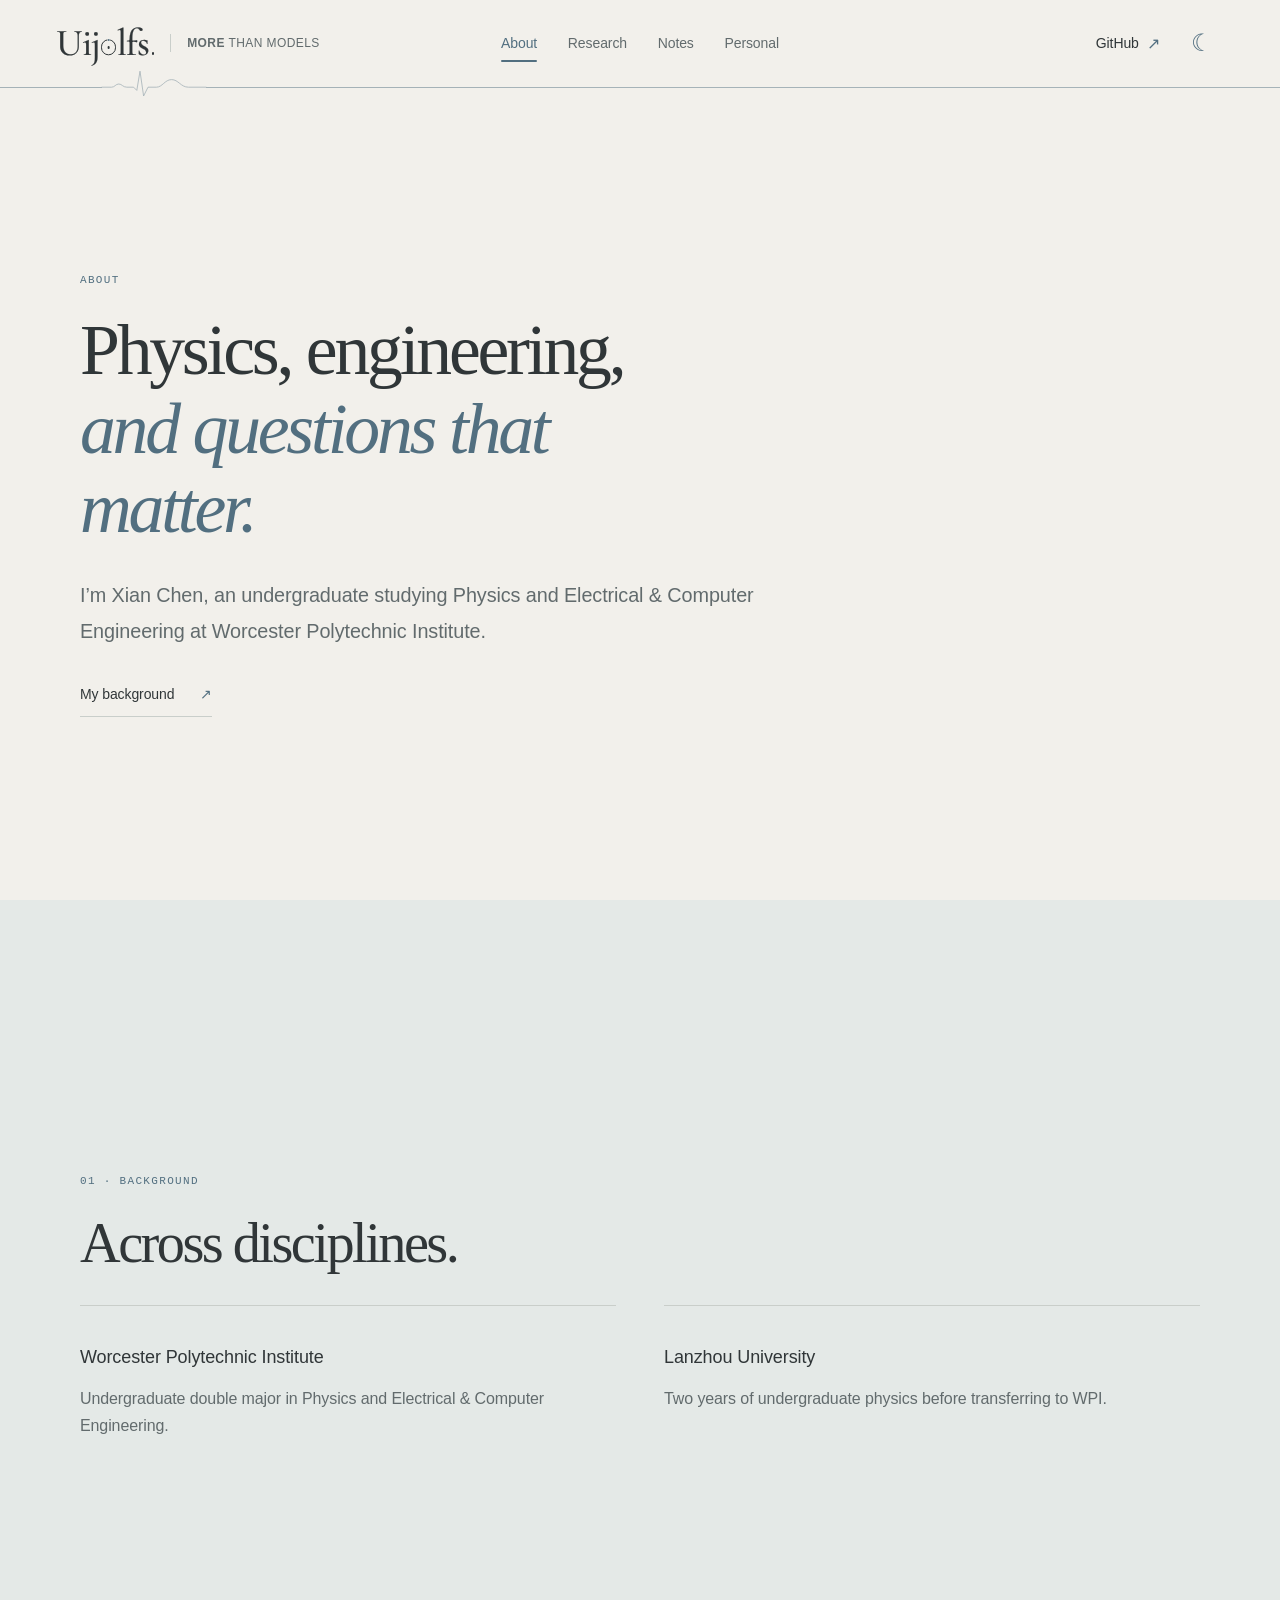
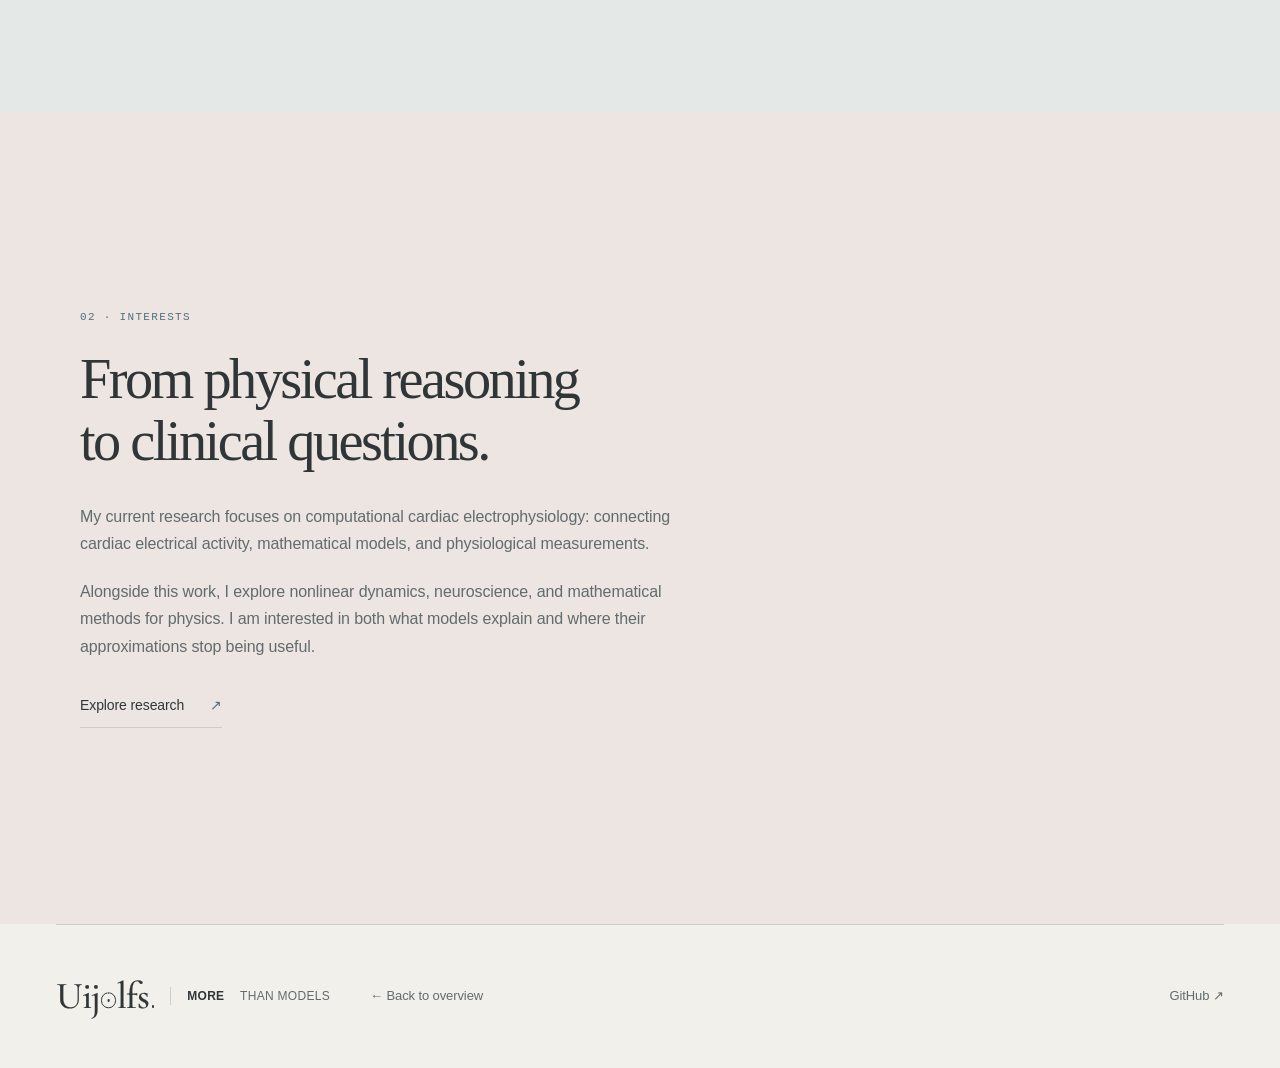
==== commit 9fc48446: "Refine motion handoff and editorial layout Keep pulls responsive during rebound, finish page turns w" ====
--- a/about.html
+++ b/about.html
@@ -28,13 +28,14 @@
   <link rel="apple-touch-icon" href="/assets/icons/ecg-touch-v3.png" sizes="180x180">
   <link rel="mask-icon" href="/assets/icons/ecg-pinned-v3.svg" color="#397bd1">
   <link rel="stylesheet" href="styles.css?v=motion-20261016">
-  <link rel="stylesheet" href="gallery.css?v=motion-20261016">
-  <script src="script.js?v=motion-20261016" defer></script>
+  <link rel="stylesheet" href="gallery.css?v=refinement-20261016-2">
 <link rel="stylesheet" href="morandi.css?v=motion-20261016">
-<script src="navigation.js?v=motion-20261016" defer></script>
 <link rel="stylesheet" href="night.css?v=1">
 <link rel="stylesheet" href="https://fonts.googleapis.com/css2?family=Cormorant+Garamond:wght@500&amp;display=swap">
 <link rel="stylesheet" href="wordmark.css?v=6">
+<link rel="stylesheet" href="refinements.css?v=refinement-20261016-2">
+  <script src="script.js?v=refinement-20261016-2" defer></script>
+  <script src="navigation.js?v=refinement-20261016-2" defer></script>
 </head>
 <body class="inner-page" data-page="about"><a class="skip-link" href="#main">Skip to content</a>  <header class="site-header">
     <div class="brand-lockup"><a class="wordmark" href="index.html" aria-label="Uijolfs, home"><span class="wordmark-glyph" aria-hidden="true">Uij<span class="wordmark-orbit"></span>lfs<span class="wordmark-period"></span></span><span class="wordmark-readable">Uijolfs.</span></a><p class="brand-statement"><strong>More</strong> <span>Than Models</span></p></div>
--- a/gallery.css
+++ b/gallery.css
@@ -35,9 +35,9 @@
 .lightbox-close, .lightbox-step { display: inline-flex; justify-content: center; align-items: center; min-width: 48px; min-height: 48px; flex-shrink: 0; border: 1px solid var(--line); border-radius: 50%; background: transparent; color: var(--text); cursor: pointer; font-size: 1.25rem; }
 .lightbox-close:hover, .lightbox-step:hover { border-color: var(--accent); color: var(--accent); }
 .lightbox-stage { min-height: 160px; position: relative; display: grid; place-items: center; touch-action: pan-y pinch-zoom; }
-.lightbox-stage img { display: block; width: 100%; height: 100%; min-height: 0; position: absolute; inset: 0; object-fit: contain; opacity: 1; z-index: 1; user-select: none; }
+.lightbox-stage img { display: block; width: 100%; height: 100%; min-height: 0; position: absolute; inset: 0; object-fit: contain; background: #090b0f; opacity: 1; z-index: 1; user-select: none; }
 .lightbox-stage img[hidden] { display: none; }
-.lightbox-stage .lightbox-outgoing { opacity: 0; z-index: 0; pointer-events: none; }
+.lightbox-stage .lightbox-outgoing { opacity: 1; z-index: 0; pointer-events: none; }
 .lightbox-status { position: relative; z-index: 2; max-width: 100%; padding: 10px 16px; border-radius: 8px; background: #090b0fe6; text-align: center; color: var(--muted); font-size: 1rem; }
 .lightbox-status:empty { display: none; }
 .lightbox-position { min-width: 0; overflow-wrap: anywhere; text-align: center; font-family: var(--mono); font-size: .875rem; color: var(--muted); }
--- a/refinements.css
+++ b/refinements.css
@@ -0,0 +1,366 @@
+/* Quiet editorial structure. The day and night palettes stay in their theme files. */
+:root {
+  --content-max: 1360px;
+  --header-size: 88px;
+  --page-edge: clamp(24px, 4.4vw, 80px);
+  --detail-radius: 3px;
+}
+
+body { line-height: 1.72; }
+h1, h2, h3, h4 { font-kerning: normal; }
+a, button { -webkit-tap-highlight-color: transparent; }
+a:focus-visible, button:focus-visible { outline: 2px solid var(--accent); outline-offset: 5px; }
+
+/* A compact masthead leaves more room for the page itself. */
+.site-header,
+.site-header.is-scrolled,
+[data-theme=dark] .site-header,
+[data-theme=dark] .site-header.is-scrolled {
+  box-shadow: none;
+  backdrop-filter: none;
+  -webkit-backdrop-filter: none;
+  background: var(--bg);
+}
+.site-header { gap: 24px; }
+.gallery-page .gallery-header { height: var(--header-size); min-height: var(--header-size); }
+.site-header > nav,
+[data-theme=dark] .site-header > nav {
+  gap: clamp(18px, 2.4vw, 34px);
+  padding: 0;
+  border: 0;
+  border-radius: 0;
+  background: transparent;
+  font-size: .875rem;
+}
+.site-header nav a {
+  display: inline-flex;
+  align-items: center;
+  min-height: 44px;
+  padding: 8px 0;
+  border-radius: 0;
+  background: transparent;
+  transition: color 160ms ease;
+}
+.site-header nav a::after { left: 0; right: 0; bottom: 4px; }
+.site-header nav a.active,
+.site-header nav a[aria-current=page],
+[data-theme=dark] .site-header nav a.active,
+[data-theme=dark] .site-header nav a[aria-current=page] { background: transparent; color: var(--accent); }
+.site-header nav a[aria-current=page]::after { transform: scaleX(1); }
+.site-header .brand-statement { font-size: 12px; letter-spacing: .035em; }
+.header-actions { gap: 20px; }
+.header-actions .github-link { font-size: .875rem; }
+.theme-toggle { border-color: transparent; transition: color 160ms ease, border-color 160ms ease; }
+.theme-toggle:hover { background: transparent; }
+.site-header .header-ecg { opacity: .48; }
+
+/* Type, spacing, and a light caption rule carry the opening composition. */
+.hero::before,
+[data-theme=dark] .hero::before { display: none; }
+.hero-kicker {
+  margin: 0 0 22px;
+  color: var(--muted);
+  font: 400 11px/1.6 var(--mono);
+  letter-spacing: .1em;
+  text-transform: uppercase;
+}
+#home .hero-heading h1 { letter-spacing: -.048em; }
+.hero-intro .hero-description { max-width: 58ch; }
+#home .hero-intro { padding-top: 26px; }
+.hero-intro .hero-description,
+.about-copy p,
+.section-intro > p,
+.personal-content p:not(.eyebrow) { font-size: 1rem; line-height: 1.8; }
+.chaos-stage,
+[data-theme=dark] .chaos-stage { background: none; border-radius: 0; }
+.chaos-figure figcaption { border-color: var(--line); }
+.chaos-name { font-size: 11px; letter-spacing: .09em; }
+.chaos-parameters { font-size: 11px; }
+.chaos-figure .motion-button {
+  min-height: 44px;
+  padding: 7px 0 7px 12px;
+  background: transparent;
+  border: 0;
+  border-radius: 0;
+  color: var(--muted);
+  font-size: 11px;
+  text-decoration: underline;
+  text-decoration-color: var(--line);
+  text-underline-offset: 6px;
+}
+.chaos-figure .motion-button:hover { color: var(--text); text-decoration-color: var(--accent); }
+.text-link { padding-block: 6px 8px; font-size: .875rem; gap: 26px; }
+.scroll-link { font-size: .875rem; }
+.text-link > span,
+.scroll-link > span,
+.research-open > span:last-child,
+.learning-repository > span { transition: transform 180ms ease; }
+
+/* Consistent section indices and ruled columns replace floating panels. */
+.section-marker { gap: 14px; }
+.section-marker::before { width: 24px; opacity: .75; top: -18px; }
+.section-marker h2, .section-number { font-size: .8rem; }
+.section-marker h2 { letter-spacing: .035em; }
+.section-number { font-variant-numeric: tabular-nums; }
+.section-headline { font-size: clamp(2.65rem, 4vw, 4.25rem); line-height: 1.08; }
+.section-intro > p { max-width: 57ch; margin-top: 20px; }
+.about-copy { margin-top: 30px; gap: clamp(30px, 4vw, 64px); }
+.about-avatar { border-radius: var(--detail-radius); }
+.about-github { margin-top: 34px; }
+.about-github:hover .about-avatar,
+.about-github:focus-visible .about-avatar { box-shadow: none; }
+.about-github-handle { font-size: .875rem; }
+.about-github-label { font-size: .75rem; }
+.interest-strip { gap: 12px 24px; padding-top: 24px; margin-top: 32px; border-color: var(--line); }
+.interest-strip span { font-size: .75rem; padding-left: 12px; }
+.interest-strip span::before,
+[data-theme=dark] .interest-strip span::before { width: 3px; height: 3px; border-radius: 0; box-shadow: none; }
+
+/* Research is presented as a small image index, with titles on the page. */
+[data-theme=dark] .research-section,
+[data-theme=dark] .chapter:nth-child(2n) { background: #151b24; }
+.research-layout { row-gap: 30px; padding-block: clamp(44px, 6.5vh, 72px); }
+.research-grid { gap: clamp(18px, 2.2vw, 32px); }
+.research-card,
+[data-theme=dark] .research-card,
+.research-card:hover,
+.research-card:not(.is-active):hover {
+  border: 0;
+  border-radius: 0;
+  background: transparent;
+  box-shadow: none;
+  overflow: visible;
+}
+.research-front { display: flex; flex-direction: column; min-height: 0; overflow: hidden; isolation: auto; }
+.research-front::after { display: none; }
+.research-art {
+  position: relative;
+  z-index: auto;
+  inset: auto;
+  display: block;
+  width: 100%;
+  height: clamp(180px, 26vh, 280px);
+  flex: 0 0 auto;
+  object-fit: cover;
+  object-position: center top;
+  opacity: 1;
+  border-radius: var(--detail-radius);
+  transition: opacity 180ms ease;
+}
+.research-card:not(.is-active):hover .research-art { transform: none; opacity: .9; }
+.research-open {
+  position: relative;
+  inset: auto;
+  flex: 1;
+  align-items: flex-start;
+  padding: 18px 0 14px;
+  min-height: 90px;
+  border-bottom: 1px solid var(--line);
+  color: var(--text);
+  transition: border-color 180ms ease;
+}
+.research-card h4 {
+  font-family: var(--display);
+  font-size: clamp(1.45rem, 2.1vw, 1.9rem);
+  line-height: 1.18;
+  font-weight: 400;
+  letter-spacing: -.025em;
+}
+.research-open > span:last-child { flex-shrink: 0; color: var(--accent); font: 400 18px/1.4 var(--sans); }
+.research-card:hover .research-open,
+.research-card:focus-visible .research-open { border-color: var(--accent); }
+.research-public-note { max-width: 72ch; font-size: .75rem; line-height: 1.7; }
+.research-layout > .text-link { padding-top: 0; }
+.research-layout > .release-note { margin-top: -18px; }
+
+.learning-grid { gap: 0; border-top: 1px solid var(--line); margin-top: 40px; }
+.learning-column,
+[data-theme=dark] .learning-column,
+.learning-column:hover,
+.learning-column:focus-visible {
+  padding: 28px 30px 8px;
+  border: 0;
+  border-right: 1px solid var(--line);
+  border-radius: 0;
+  background: transparent;
+  box-shadow: none;
+  transform: none;
+}
+.learning-column:first-child { padding-left: 0; }
+.learning-column:last-child { border-right: 0; padding-right: 0; }
+.learning-column::before { display: none; }
+.learning-number { font-size: .75rem; }
+.learning-column h4 { margin-block: 22px; font-size: clamp(1.8rem, 2.5vw, 2.45rem); }
+.learning-column ul { font-size: .9375rem; line-height: 1.8; margin-bottom: 36px; }
+.learning-repository { font-size: .75rem; min-height: 36px; }
+
+/* Photographs retain the frame; controls use the same restrained rhythm. */
+.album-preview a,
+.photo-link,
+[data-theme=dark] .album-preview a,
+[data-theme=dark] .photo-link { border: 0; border-radius: var(--detail-radius); box-shadow: none; }
+.album-preview { gap: 20px; }
+.album-heading { margin-top: 22px; }
+.album-heading h4 { font-size: 1.25rem; }
+.album-heading h4 span { font-size: .75rem; }
+.album-preview img,
+.photo-link img { transition: transform 220ms ease; }
+.project-layout img { border-radius: var(--detail-radius); }
+.chapter-inner { max-width: 1120px; }
+.chapter h1, .chapter h2 { letter-spacing: -.045em; }
+.chapter h1 { max-width: 17ch; }
+.chapter-lead { font-size: clamp(1.0625rem, 1.55vw, 1.3rem); line-height: 1.8; }
+.chapter-copy { font-size: 1rem; }
+.chapter h3 { font-size: 1.125rem; }
+.chapter .eyebrow { font-size: .6875rem; letter-spacing: .12em; }
+.chapter-index { gap: 16px 32px; margin-top: 36px; }
+.detail-grid { gap: 48px; }
+.detail-grid article { padding-top: 12px; }
+.project-layout { gap: clamp(28px, 4vw, 60px); }
+.project-layout .release-note { padding-top: 20px; border-top: 1px solid var(--line); font-size: .75rem; }
+.gallery-main { padding-top: clamp(48px, 6vw, 80px); }
+.gallery-intro { border-bottom: 1px solid var(--line); padding-bottom: 30px; margin-bottom: 32px; }
+.gallery-intro h1 { font-size: clamp(3.5rem, 6.5vw, 6.4rem); }
+.gallery-intro .eyebrow, .gallery-count, .photo-item figcaption { font-size: .75rem; }
+.photo-item { margin-bottom: 30px; }
+.photo-item figcaption { margin-top: 12px; }
+footer.page-width { border-top: 1px solid var(--line); gap: 28px; min-height: 144px; }
+footer.page-width > a { font-size: .8125rem; color: var(--muted); }
+footer .brand-lockup .brand-statement { font-size: 12px; }
+
+main > section, footer.page-width { transition: opacity 160ms ease; }
+main > section.spring-preview, footer.spring-preview {
+  transform: none;
+  opacity: .90;
+  filter: none;
+  transition: opacity 160ms ease;
+  will-change: auto;
+}
+
+@media (hover: hover) and (pointer: fine) {
+  .research-card:hover .research-open > span:last-child,
+  .learning-column:hover .learning-repository > span { transform: translate(2px, -2px); }
+}
+
+@media (max-width: 1200px) {
+  .site-header, .site-header:has(.header-ecg), .gallery-page .gallery-header {
+    height: auto;
+    min-height: 112px;
+    padding-block: 10px 12px;
+    gap: 2px 20px;
+  }
+  .site-header > nav { gap: 32px; }
+  .site-header > nav a { min-height: 40px; }
+}
+@media (min-width: 851px) and (max-height: 760px) {
+  .hero-kicker { margin-bottom: 12px; }
+  #home .hero-intro { padding-top: 18px; }
+  #home .hero-intro .hero-description { font-size: .9375rem; line-height: 1.7; }
+  #home .hero-intro .text-link { margin-top: 14px; }
+  .research-layout { row-gap: 24px; padding-block: 38px; }
+  .research-art { height: 180px; }
+  .research-open { min-height: 78px; padding-block: 14px 12px; }
+  .research-card h4 { font-size: 1.5rem; }
+  .research-layout > .release-note { margin-top: -14px; }
+  .section-grid, .learning-section { padding-block: 46px; }
+  .learning-grid { margin-top: 30px; }
+  .learning-column { padding-top: 22px; }
+  .learning-column h4 { font-size: 1.9rem; margin-block: 16px; }
+  .learning-column ul { margin-bottom: 22px; }
+}
+@media (max-width: 850px) {
+  .hero-kicker { margin-bottom: 20px; }
+  #home .hero-content { padding-block: 44px 28px; }
+  .hero-intro .hero-description { max-width: 64ch; }
+  .research-grid { gap: 32px; }
+  .research-art { height: auto; aspect-ratio: 16 / 10; }
+  .research-open { min-height: 0; padding-block: 16px 20px; }
+  .research-card h4 { font-size: 1.75rem; }
+  .research-layout > .release-note { margin-top: -12px; }
+  .section-headline { font-size: clamp(2.5rem, 6vw, 3.4rem); }
+  .chapter { padding-block: 60px; }
+}
+@media (max-width: 760px) {
+  :root { --page-edge: 22px; }
+  .site-header, .site-header:has(.header-ecg), .gallery-page .gallery-header {
+    grid-template-columns: minmax(0, 1fr) auto;
+    min-height: 104px;
+    padding: 10px var(--page-edge) 12px;
+    gap: 2px 12px;
+  }
+  .site-header > .brand-lockup { grid-column: 1; grid-row: 1; justify-self: start; }
+  .site-header > .header-actions { grid-column: 2; grid-row: 1; }
+  .site-header > nav, .site-header > .gallery-back { grid-column: 1 / -1; grid-row: 2; }
+  .site-header > nav { justify-content: space-between; justify-self: stretch; gap: 12px; font-size: .8125rem; }
+  .site-header > .gallery-back { justify-self: start; font-size: .8125rem; min-height: 38px; }
+  .site-header .brand-lockup { gap: 10px; }
+  .site-header .brand-lockup .wordmark { font-size: 32px; }
+  .site-header .brand-lockup .brand-statement { padding-left: 10px; font-size: 10px; letter-spacing: .02em; }
+  .header-actions .github-link { display: none; }
+  .header-actions { gap: 0; }
+  .theme-toggle { width: 44px; height: 44px; }
+  .hero-kicker { font-size: 10px; letter-spacing: .07em; }
+  #home .hero-heading h1 { font-size: clamp(2.65rem, 10.5vw, 4rem); line-height: 1.08; }
+  #home .hero-intro { padding-top: 24px; }
+  .hero-intro .hero-description { font-size: .9375rem; }
+  #home .chaos-stage { height: clamp(220px, 64vw, 360px); }
+  #home .hero-bottom { padding-block: 18px 28px; }
+  .section-grid, .learning-section { padding-block: 64px; }
+  .personal-section > .personal-gallery-layout { padding-block: 64px; }
+  .research-layout { padding-block: 64px; }
+  .section-marker::before { top: -14px; }
+  .section-headline { font-size: clamp(2.4rem, 9.2vw, 3.25rem); }
+  .about-copy { margin-top: 24px; gap: 20px; }
+  .about-github { margin-top: 24px; }
+  .interest-strip { gap: 12px 20px; }
+  .learning-grid { gap: 0; margin-top: 30px; }
+  .learning-column,
+  .learning-column:first-child,
+  .learning-column:last-child { border: 0; border-bottom: 1px solid var(--line); padding: 24px 0; }
+  .learning-column:last-child { border-bottom: 0; padding-bottom: 0; }
+  .learning-column h4 { font-size: 1.9rem; margin-block: 12px 16px; }
+  .learning-column ul { margin-bottom: 18px; }
+  .learning-repository { min-height: 32px; }
+  .album-preview { gap: 12px; }
+  .album-preview img { height: 190px; }
+  .album-heading h4 span { display: block; margin: 4px 0 0; font-size: .6875rem; }
+  .album-heading .text-link { font-size: .8125rem; }
+  .chapter h1 { font-size: clamp(2.5rem, 10.4vw, 4rem); }
+  .chapter h2 { font-size: clamp(2.3rem, 8.5vw, 3.5rem); margin-block: 20px 28px; }
+  .chapter-copy { font-size: .9375rem; }
+  .chapter-index { gap: 12px; }
+  .detail-grid { gap: 28px; }
+  .gallery-intro { padding-bottom: 24px; margin-bottom: 26px; gap: 20px; }
+  .gallery-intro h1 { font-size: clamp(3rem, 13vw, 4.6rem); }
+  .gallery-main { padding-top: 44px; }
+  footer.page-width { padding-block: 28px; gap: 20px; min-height: 144px; }
+  footer .brand-lockup .brand-statement { font-size: 10px; }
+}
+@media (max-width: 360px) {
+  :root { --page-edge: 18px; }
+  .site-header .brand-lockup .wordmark { font-size: 29px; }
+  .site-header .brand-lockup { gap: 8px; }
+  .site-header .brand-lockup .brand-statement { font-size: 9px; padding-left: 8px; }
+  .hero-kicker { font-size: 9px; }
+  .chaos-figure figcaption { gap: 8px; }
+  .chaos-name, .chaos-parameters, .chaos-figure .motion-button { font-size: 10px; }
+}
+@media (min-width: 761px) and (max-height: 500px) {
+  .site-header, .site-header:has(.header-ecg), .gallery-page .gallery-header {
+    grid-template-columns: minmax(0, 1fr) auto minmax(0, 1fr);
+    height: 68px;
+    min-height: 68px;
+    padding-block: 8px;
+    gap: 20px;
+  }
+  .site-header > nav, .site-header > .gallery-back { grid-column: 2; grid-row: 1; }
+  .site-header > .header-actions { grid-column: 3; grid-row: 1; }
+  .site-header .brand-lockup .wordmark { font-size: 32px; }
+  .site-header .brand-statement, .header-actions .github-link { display: none; }
+}
+@media (prefers-reduced-motion: reduce) {
+  main > section, footer.page-width,
+  main > section.spring-preview, footer.spring-preview { opacity: 1; transform: none; transition: none; }
+  .research-art, .research-open, .album-preview img, .photo-link img,
+  .research-open > span:last-child, .learning-repository > span { transition: none; transform: none; }
+}
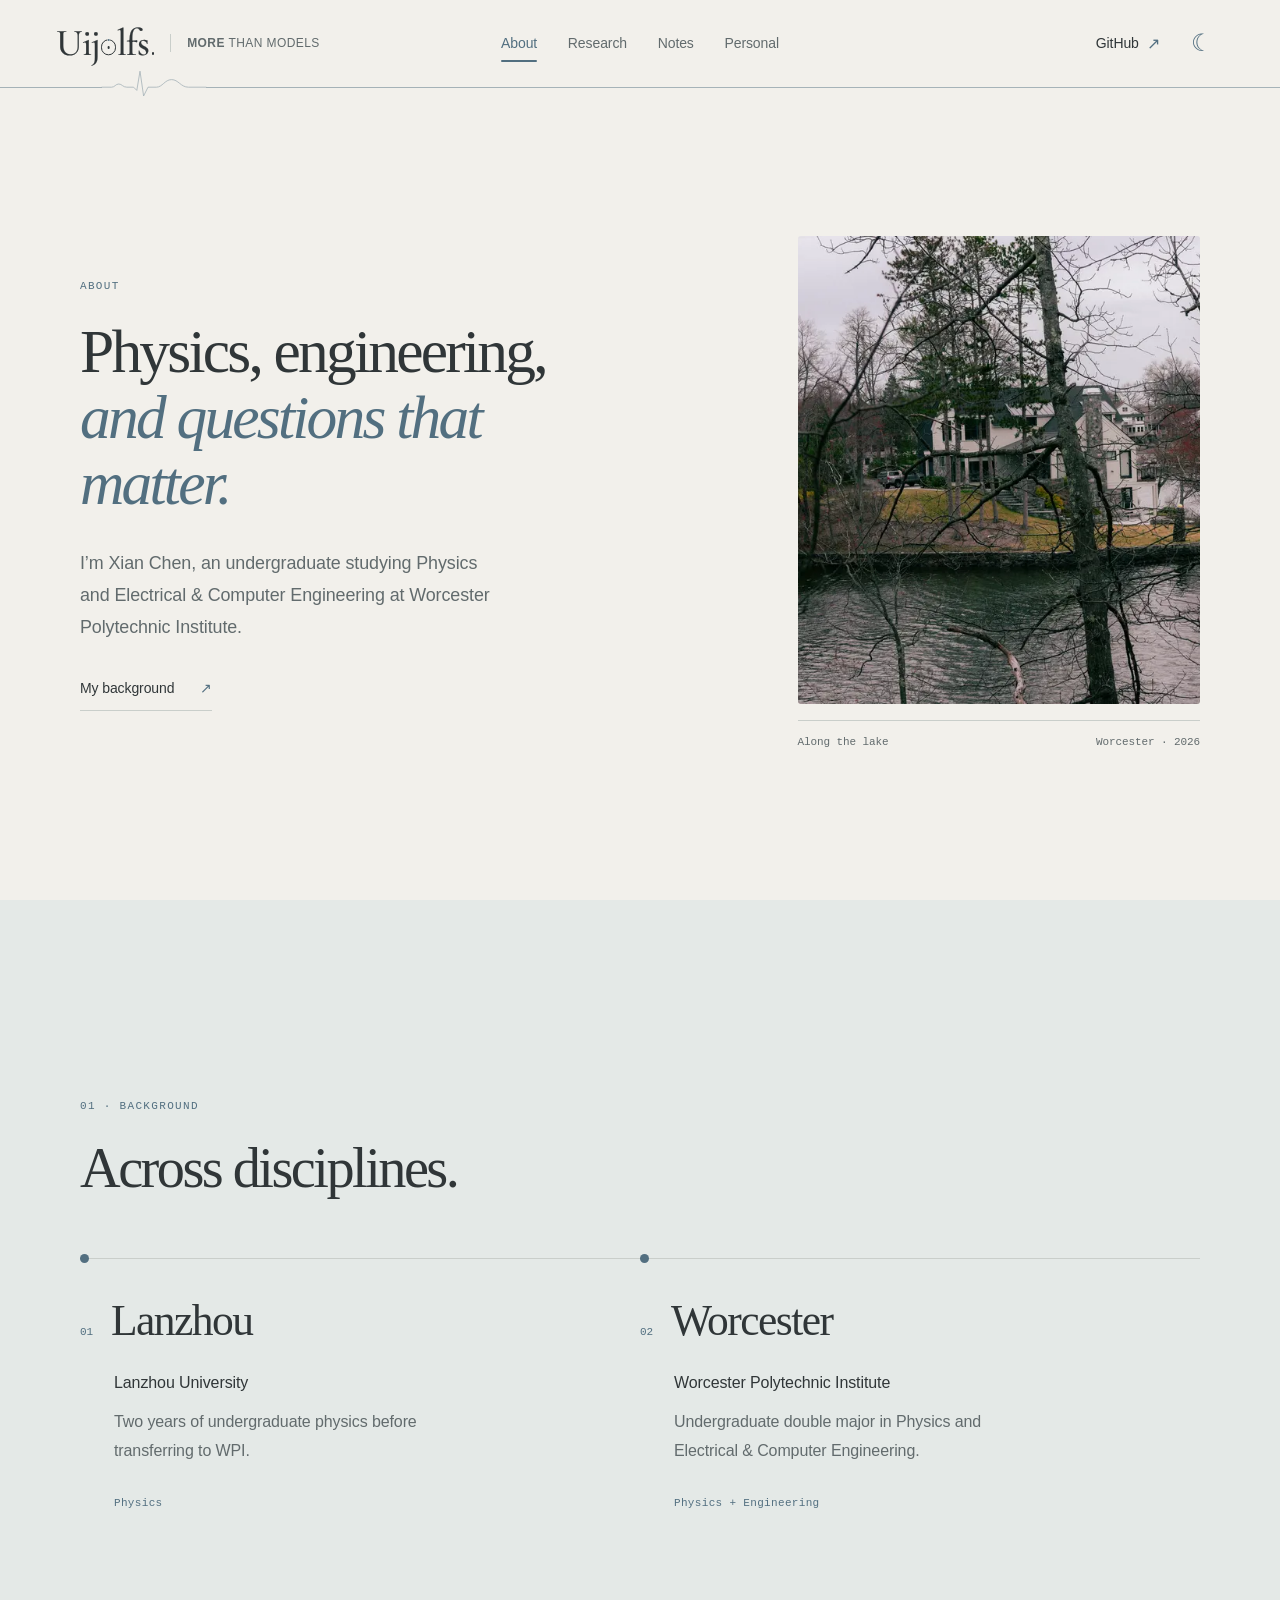
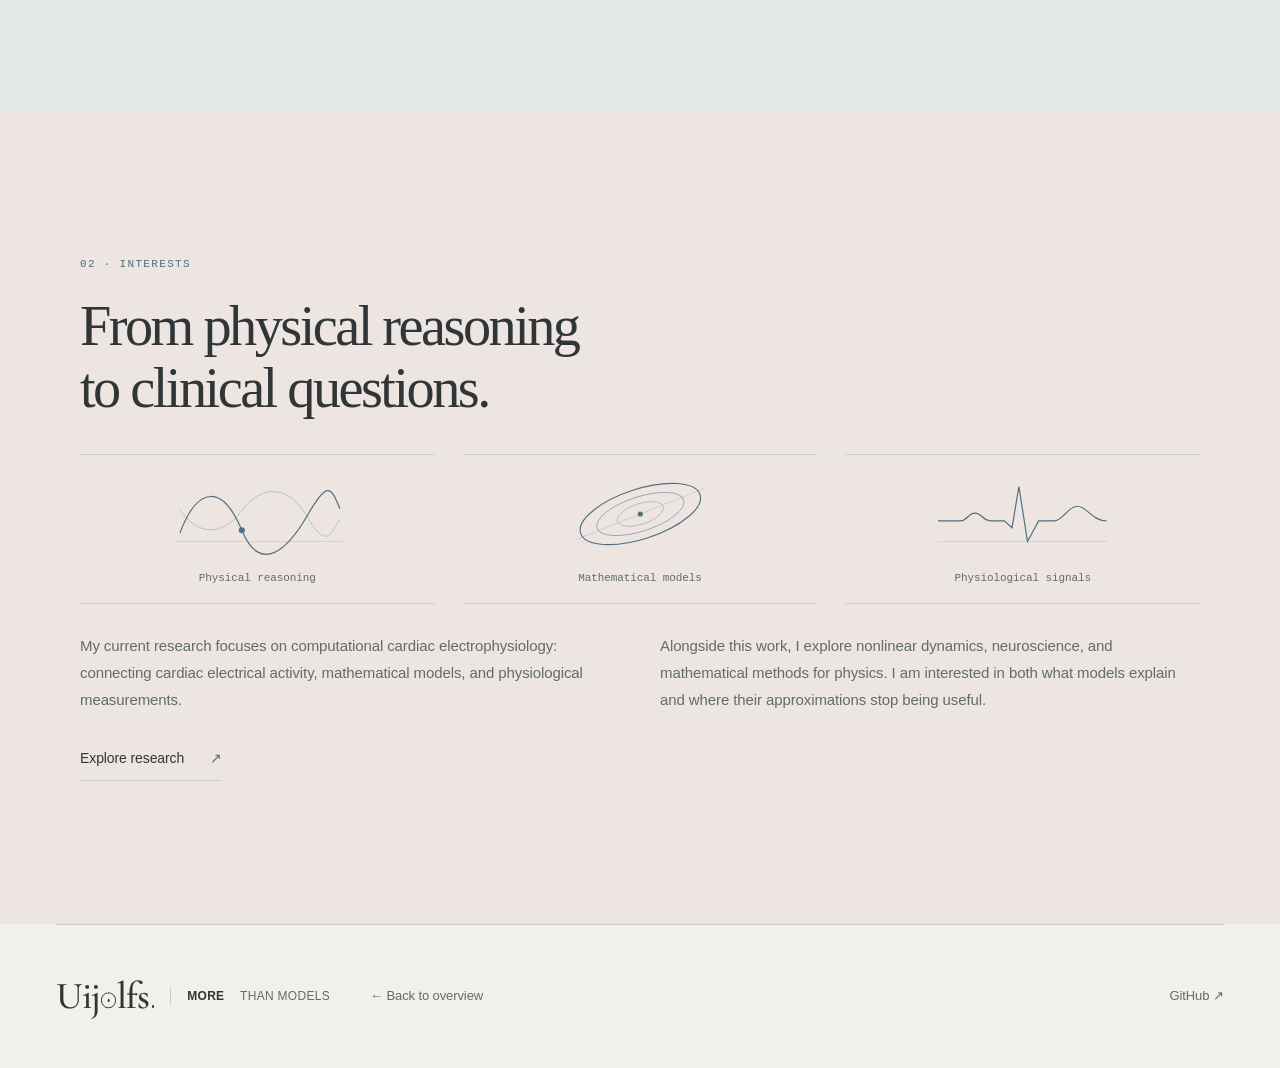
==== commit f9afa72e: "Add photography and scientific illustrations across the site Give About and Personal distinct photog" ====
--- a/about.html
+++ b/about.html
@@ -34,6 +34,7 @@
 <link rel="stylesheet" href="https://fonts.googleapis.com/css2?family=Cormorant+Garamond:wght@500&amp;display=swap">
 <link rel="stylesheet" href="wordmark.css?v=6">
 <link rel="stylesheet" href="refinements.css?v=refinement-20261016-2">
+  <link rel="stylesheet" href="visuals.css?v=visuals-20261016">
   <script src="script.js?v=refinement-20261016-2" defer></script>
   <script src="navigation.js?v=refinement-20261016-2" defer></script>
 </head>
@@ -50,4 +51,62 @@
         </svg>
         <span class="ecg-tail"></span>
       </div>
-  </header><main id="main"><section class="chapter" id="about"><div class="chapter-inner"><p class="eyebrow">ABOUT</p><h1>Physics, engineering,<br><em>and questions that matter.</em></h1><p class="chapter-lead">I’m Xian Chen, an undergraduate studying Physics and Electrical & Computer Engineering at Worcester Polytechnic Institute.</p><a class="text-link" href="#education">My background <span aria-hidden="true">↗</span></a></div></section><section class="chapter" id="education"><div class="chapter-inner"><p class="eyebrow">01 · BACKGROUND</p><h2>Across disciplines.</h2><div class="chapter-copy"><div class="detail-grid"><article><h3>Worcester Polytechnic Institute</h3><p>Undergraduate double major in Physics and Electrical &amp; Computer Engineering.</p></article><article><h3>Lanzhou University</h3><p>Two years of undergraduate physics before transferring to WPI.</p></article></div></div></div></section><section class="chapter" id="interests"><div class="chapter-inner"><p class="eyebrow">02 · INTERESTS</p><h2>From physical reasoning<br>to clinical questions.</h2><div class="chapter-copy"><p>My current research focuses on computational cardiac electrophysiology: connecting cardiac electrical activity, mathematical models, and physiological measurements.</p><p>Alongside this work, I explore nonlinear dynamics, neuroscience, and mathematical methods for physics. I am interested in both what models explain and where their approximations stop being useful.</p></div><a class="text-link" href="research.html">Explore research <span aria-hidden="true">↗</span></a></div></section></main><footer class="page-width"><div class="brand-lockup"><a class="wordmark" href="index.html"><span class="wordmark-glyph" aria-hidden="true">Uij<span class="wordmark-orbit"></span>lfs<span class="wordmark-period"></span></span><span class="wordmark-readable">Uijolfs.</span></a><p class="brand-statement"><strong>More</strong> <span>Than Models</span></p></div><a href="index.html#about" data-home-return="about">← Back to overview</a><a href="https://github.com/Uijolfs">GitHub ↗</a></footer></body></html>
+  </header><main id="main">
+  <section class="chapter about-opening-section" id="about">
+    <div class="chapter-inner visual-grid about-opening">
+      <div class="visual-copy">
+        <p class="eyebrow">ABOUT</p>
+        <h1>Physics, engineering,<br><em>and questions that matter.</em></h1>
+        <p class="chapter-lead">I’m Xian Chen, an undergraduate studying Physics and Electrical &amp; Computer Engineering at Worcester Polytechnic Institute.</p>
+        <a class="text-link" href="#education">My background <span aria-hidden="true">↗</span></a>
+      </div>
+      <figure class="visual-figure about-scene">
+        <a href="gallery.html#dsc08571" aria-label="Open photograph of trees and houses across the lake">
+          <img src="assets/photos/worcester-2026/dsc08571-thumb.webp" srcset="assets/photos/worcester-2026/dsc08571-thumb.webp 800w, assets/photos/worcester-2026/dsc08571-view.webp 2400w" sizes="(max-width: 760px) calc(100vw - 44px), (max-width: 850px) 620px, 440px" width="2400" height="1800" alt="Bare tree trunks frame the lake and houses along the opposite shore." decoding="async" fetchpriority="high">
+        </a>
+        <figcaption class="visual-caption"><span>Along the lake</span><span>Worcester · 2026</span></figcaption>
+      </figure>
+    </div>
+  </section>
+  <section class="chapter" id="education">
+    <div class="chapter-inner">
+      <p class="eyebrow">01 · BACKGROUND</p>
+      <h2>Across disciplines.</h2>
+      <ol class="education-route">
+        <li class="education-stop">
+          <div class="education-location"><span class="education-order" aria-hidden="true">01</span><p>Lanzhou</p></div>
+          <div class="education-description"><h3>Lanzhou University</h3><p>Two years of undergraduate physics before transferring to WPI.</p><span class="education-field">Physics</span></div>
+        </li>
+        <li class="education-stop">
+          <div class="education-location"><span class="education-order" aria-hidden="true">02</span><p>Worcester</p></div>
+          <div class="education-description"><h3>Worcester Polytechnic Institute</h3><p>Undergraduate double major in Physics and Electrical &amp; Computer Engineering.</p><span class="education-field">Physics + Engineering</span></div>
+        </li>
+      </ol>
+    </div>
+  </section>
+  <section class="chapter" id="interests">
+    <div class="chapter-inner">
+      <p class="eyebrow">02 · INTERESTS</p>
+      <h2>From physical reasoning<br>to clinical questions.</h2>
+      <div class="interest-ideas" aria-label="Research themes">
+        <div class="interest-idea">
+          <svg viewBox="0 0 240 100" fill="none" aria-hidden="true" focusable="false"><path d="M30 72C51 16 80 16 102 69S156 90 178 52 205 15 216 44" stroke="currentColor" stroke-width="1.4"/><path d="M30 45C51 76 80 76 102 46S156 15 178 53 205 74 216 56" stroke="currentColor" stroke-width="1" opacity=".35"/><path d="M24 82H220" stroke="currentColor" stroke-width=".7" opacity=".25"/><circle cx="102" cy="69" r="3.5" fill="currentColor"/></svg>
+          <p>Physical reasoning</p>
+        </div>
+        <div class="interest-idea">
+          <svg viewBox="0 0 240 100" fill="none" aria-hidden="true" focusable="false"><ellipse cx="120" cy="50" rx="73" ry="29" stroke="currentColor" stroke-width="1.3" transform="rotate(-18 120 50)"/><ellipse cx="120" cy="50" rx="53" ry="20" stroke="currentColor" stroke-width="1" transform="rotate(-18 120 50)" opacity=".55"/><ellipse cx="120" cy="50" rx="28" ry="12" stroke="currentColor" stroke-width="1" transform="rotate(-18 120 50)" opacity=".35"/><path d="M45 80L195 20" stroke="currentColor" stroke-width=".7" opacity=".3"/><circle cx="120" cy="50" r="3" fill="currentColor"/></svg>
+          <p>Mathematical models</p>
+        </div>
+        <div class="interest-idea">
+          <svg viewBox="0 0 240 100" fill="none" aria-hidden="true" focusable="false"><path d="M22 58H48C56 58 57 49 65 49S74 58 84 58H99L108 66L116 18L126 82L139 58H157C167 58 173 41 184 41S201 58 218 58" stroke="currentColor" stroke-width="1.4"/><path d="M22 82H218" stroke="currentColor" stroke-width=".7" opacity=".25"/></svg>
+          <p>Physiological signals</p>
+        </div>
+      </div>
+      <div class="chapter-copy interest-copy">
+        <p>My current research focuses on computational cardiac electrophysiology: connecting cardiac electrical activity, mathematical models, and physiological measurements.</p>
+        <p>Alongside this work, I explore nonlinear dynamics, neuroscience, and mathematical methods for physics. I am interested in both what models explain and where their approximations stop being useful.</p>
+      </div>
+      <a class="text-link" href="research.html">Explore research <span aria-hidden="true">↗</span></a>
+    </div>
+  </section>
+</main><footer class="page-width"><div class="brand-lockup"><a class="wordmark" href="index.html"><span class="wordmark-glyph" aria-hidden="true">Uij<span class="wordmark-orbit"></span>lfs<span class="wordmark-period"></span></span><span class="wordmark-readable">Uijolfs.</span></a><p class="brand-statement"><strong>More</strong> <span>Than Models</span></p></div><a href="index.html#about" data-home-return="about">← Back to overview</a><a href="https://github.com/Uijolfs">GitHub ↗</a></footer></body></html>
--- a/visuals.css
+++ b/visuals.css
@@ -0,0 +1,286 @@
+/* Photographs and scientific sketches share the site's existing palette. */
+.visual-grid {
+  display: grid;
+  grid-template-columns: minmax(0, 1.1fr) minmax(0, 1fr);
+  gap: clamp(32px, 5vw, 76px);
+  align-items: center;
+}
+.visual-grid > *, .visual-copy, .visual-figure { min-width: 0; }
+.visual-figure { margin: 0; }
+.visual-figure > a { display: block; }
+.visual-figure img { display: block; width: 100%; height: auto; border-radius: var(--detail-radius); }
+.visual-caption {
+  display: flex; justify-content: space-between; gap: 16px;
+  margin-top: 16px; padding-top: 12px; border-top: 1px solid var(--line);
+  color: var(--muted); font: 400 11px/1.65 var(--mono);
+}
+.visual-plate { color: var(--accent); }
+.visual-plate svg { display: block; width: 100%; height: auto; overflow: visible; }
+.visual-plate svg text { font-family: var(--mono); }
+.chapter .visual-copy h1 { font-size: clamp(3rem, 4.8vw, 4.9rem); line-height: 1.08; }
+.chapter .visual-copy h2 { font-size: clamp(2.5rem, 3.8vw, 3.9rem); }
+.visual-copy .chapter-lead { font-size: clamp(1rem, 1.4vw, 1.25rem); }
+.visual-copy .chapter-index { gap: 12px 24px; }
+.visual-copy .chapter-copy > p { margin-top: 20px; }
+.about-snapshot { margin: 34px 0 0; max-width: 260px; }
+.about-snapshot a { display: block; }
+.about-snapshot img { display: block; width: 100%; height: auto; aspect-ratio: 4 / 3; object-fit: cover; border-radius: var(--detail-radius); }
+.about-snapshot figcaption { margin-top: 12px; font: 400 10px/1.6 var(--mono); color: var(--muted); }
+.note-sketch { display: block; width: 100%; height: 88px; margin: 16px 0 0; color: var(--accent); }
+.note-sketch svg { display: block; width: 100%; height: 100%; }
+.learning-column:has(.note-sketch) h4 { margin-top: 20px; }
+@media (min-width: 851px) and (max-height: 760px) {
+  .about-snapshot { margin-top: 24px; }
+  .about-snapshot img { max-height: 150px; }
+  .note-sketch { height: 78px; margin-top: 16px; }
+  .chapter .visual-copy h1 { font-size: clamp(2.8rem, 4.3vw, 4.25rem); }
+}
+@media (max-width: 850px) {
+  .visual-grid { grid-template-columns: 1fr; gap: 36px; }
+  .visual-figure { width: 100%; }
+  .visual-plate { max-width: 560px; margin-inline: auto; }
+}
+@media (max-width: 760px) {
+  .chapter .visual-copy h1 { font-size: clamp(2.5rem, 10.4vw, 4rem); }
+  .chapter .visual-copy h2 { font-size: clamp(2.3rem, 8.5vw, 3.5rem); }
+  .visual-caption { font-size: 10px; }
+  .about-snapshot { max-width: 100%; margin-top: 26px; }
+  .about-snapshot img { max-height: 220px; aspect-ratio: 16 / 8; }
+  .note-sketch { height: 110px; margin-top: 20px; }
+}
+
+/* About: a place, a route, and a few connected ideas. */
+.about-opening { grid-template-columns: minmax(0, 1.2fr) minmax(0, .8fr); }
+.about-opening .chapter-lead { max-width: 42ch; }
+.about-scene { padding-left: 20px; }
+.about-scene img {
+  height: clamp(340px, 52vh, 500px);
+  object-fit: cover;
+  object-position: 53% center;
+}
+.about-scene .visual-caption { flex-wrap: wrap; gap: 4px 16px; }
+
+.education-route {
+  list-style: none;
+  display: grid;
+  grid-template-columns: 1fr 1fr;
+  gap: 0;
+  padding: 0;
+  margin: 58px 0 0;
+}
+.education-stop {
+  position: relative;
+  border-top: 1px solid var(--line);
+  padding: 36px 48px 0 0;
+}
+.education-stop::before {
+  content: '';
+  position: absolute;
+  left: 0;
+  top: -5px;
+  width: 9px;
+  height: 9px;
+  border-radius: 50%;
+  background: var(--accent);
+}
+.education-stop:last-child { padding-right: 0; }
+.education-location { display: flex; gap: 18px; align-items: baseline; }
+.education-order { font: 400 11px/1.5 var(--mono); color: var(--accent); }
+.education-location p { font: 400 clamp(2rem, 3.4vw, 3rem)/1.15 var(--display); letter-spacing: -.035em; }
+.education-description { padding-left: 34px; }
+.chapter .education-description h3 { margin: 24px 0 12px; font-size: 1rem; }
+.education-description > p { max-width: 40ch; font-size: 1rem; line-height: 1.8; color: var(--muted); }
+.education-field { display: inline-block; margin-top: 28px; font: 400 11px/1.7 var(--mono); letter-spacing: .03em; color: var(--accent); }
+
+.interest-ideas { display: grid; grid-template-columns: repeat(3, 1fr); gap: 28px; margin: 34px 0 28px; }
+.interest-idea { border-block: 1px solid var(--line); padding: 16px 0; }
+.interest-idea svg { width: 100%; height: 86px; display: block; color: var(--accent); }
+.interest-idea p { margin-top: 12px; font: 400 11px/1.7 var(--mono); color: var(--muted); text-align: center; }
+.interest-copy { display: grid; grid-template-columns: 1fr 1fr; gap: 40px; }
+.chapter .interest-copy > p { margin-top: 0; font-size: .9375rem; line-height: 1.8; }
+
+/* Personal: a wide opening, then a quieter photograph beside the notebook. */
+.personal-opening {
+  display: grid;
+  grid-template-columns: minmax(0, 1fr) minmax(0, 1fr);
+  gap: 26px 64px;
+  align-items: end;
+}
+.personal-opening h1 { font-size: clamp(3rem, 4.8vw, 4.9rem); margin-bottom: 0; }
+.personal-opening-intro { padding-bottom: 8px; }
+.personal-opening-intro .chapter-lead { max-width: 34ch; font-size: clamp(1rem, 1.4vw, 1.25rem); }
+.personal-opening-intro .text-link { margin-top: 22px; }
+.personal-panorama { grid-column: 1 / -1; }
+.personal-panorama img { height: clamp(230px, 31vh, 310px); object-fit: cover; object-position: center 48%; }
+.personal-panorama .visual-caption { margin-top: 12px; padding-top: 10px; }
+.notebook-layout {
+  display: grid;
+  grid-template-columns: minmax(0, .85fr) minmax(0, 1.15fr);
+  gap: clamp(40px, 7vw, 110px);
+  align-items: center;
+}
+.notebook-scene { max-width: 390px; }
+.notebook-scene img { aspect-ratio: 4 / 5; max-height: 490px; object-fit: cover; object-position: center; }
+.notebook-scene .visual-caption { flex-wrap: wrap; gap: 4px 12px; }
+.notebook-copy { max-width: 520px; }
+.notebook-copy .chapter-copy > p { max-width: 42ch; }
+
+@media (min-width: 851px) and (max-height: 760px) {
+  .about-opening-section, .personal-opening-section { padding-block: 38px; }
+  .about-scene { padding-left: 0; }
+  .about-scene img { height: 365px; }
+  .education-route { margin-top: 36px; }
+  .education-stop { padding-top: 28px; }
+  .interest-ideas { margin-block: 24px; }
+  .interest-idea svg { height: 64px; }
+  .interest-idea { padding-block: 10px; }
+  .interest-copy { gap: 32px; }
+  .personal-opening { gap: 20px 52px; }
+  .personal-opening h1 { font-size: 3.5rem; margin-top: 16px; }
+  .personal-panorama img { height: 220px; }
+  .notebook-scene img { max-height: 410px; }
+}
+@media (max-width: 850px) {
+  .about-opening { grid-template-columns: 1fr; }
+  .about-opening .chapter-lead { max-width: 55ch; }
+  .about-scene { padding-left: 0; max-width: 620px; }
+  .about-scene img { height: auto; aspect-ratio: 4 / 3; }
+  .education-stop { padding-right: 32px; }
+  .education-description { padding-left: 0; }
+  .interest-copy { gap: 28px; }
+  .personal-opening { gap: 28px; }
+  .personal-opening h1 { font-size: clamp(3rem, 6.6vw, 4.7rem); }
+  .personal-panorama img { height: auto; aspect-ratio: 16 / 7; }
+  .notebook-layout { gap: 36px; }
+}
+@media (max-width: 760px) {
+  .about-opening { gap: 32px; }
+  .about-scene img { aspect-ratio: 4 / 3; }
+  .education-route { grid-template-columns: 1fr; margin-top: 36px; padding-left: 8px; }
+  .education-stop,
+  .education-stop:last-child { border-top: 0; border-left: 1px solid var(--line); padding: 0 0 38px 26px; }
+  .education-stop:last-child { padding-bottom: 0; }
+  .education-stop::before { left: -5px; top: 12px; }
+  .education-location { gap: 14px; }
+  .education-location p { font-size: 2.2rem; }
+  .chapter .education-description h3 { margin-top: 20px; }
+  .education-description > p { font-size: .9375rem; }
+  .education-field { margin-top: 18px; }
+  .interest-ideas { gap: 12px; margin-block: 28px; }
+  .interest-idea { padding-block: 10px; }
+  .interest-idea svg { height: 64px; }
+  .interest-idea p { font-size: 10px; line-height: 1.6; margin-top: 8px; }
+  .interest-copy { grid-template-columns: 1fr; gap: 20px; }
+  .personal-opening { grid-template-columns: 1fr; gap: 24px; }
+  .personal-opening h1 { font-size: clamp(2.5rem, 10.4vw, 4rem); }
+  .personal-opening-intro { padding: 0; }
+  .personal-opening-intro .text-link { margin-top: 14px; }
+  .personal-panorama { margin-top: 4px; }
+  .personal-panorama img { aspect-ratio: 4 / 3; }
+  .personal-panorama .visual-caption { flex-wrap: wrap; gap: 4px 14px; }
+  .notebook-layout { grid-template-columns: 1fr; gap: 30px; }
+  .notebook-copy { grid-row: 1; }
+  .notebook-scene { max-width: 100%; }
+  .notebook-scene img { max-height: 460px; aspect-ratio: 4 / 5; }
+}
+
+/* A schematic plate for the overview; the project figures keep their own images. */
+.research-intro { grid-template-columns: minmax(0, 1.05fr) minmax(0, 1fr); grid-template-areas: "copy plate" "index plate"; row-gap: 32px; }
+.research-intro > .visual-copy { grid-area: copy; }
+.research-intro .chapter-index { grid-area: index; display: grid; justify-items: start; gap: 10px; margin-top: 0; }
+.research-intro .chapter-index .text-link { margin: 0; max-width: 100%; }
+.research-sketch { grid-area: plate; align-self: center; }
+.research-sketch svg { aspect-ratio: 52 / 43; overflow: hidden; }
+.research-sketch-label { fill: var(--muted); font-size: 9px; letter-spacing: .08em; }
+.research-sketch-end { text-anchor: end; }
+.research-sketch-note { fill: var(--muted); font-size: 11px; }
+.research-sketch-rule { fill: none; stroke: var(--line); stroke-width: 1; }
+.research-tissue-fill { fill: var(--sage); fill-opacity: .09; }
+.research-tissue-outline { fill: none; stroke: var(--accent); stroke-width: 1.4; stroke-linejoin: round; }
+.research-tissue-mesh { fill: none; stroke: var(--accent); stroke-width: .7; opacity: .27; }
+.research-activation { fill: none; stroke: var(--rose); stroke-width: 1.6; opacity: .78; }
+.research-source-halo { fill: var(--bg); stroke: var(--rose); stroke-width: 1; }
+.research-source { fill: var(--rose); }
+.research-signal-grid { fill: none; stroke: var(--line); stroke-width: .7; opacity: .6; }
+.research-signal { fill: none; stroke: var(--accent); stroke-width: 1.8; stroke-linejoin: round; stroke-linecap: round; }
+.research-sketch .visual-caption { margin-top: 10px; border-top: 0; padding-top: 0; }
+.project-layout .research-project-figure { align-self: start; }
+.project-layout .research-project-figure img { aspect-ratio: 3 / 2; object-fit: cover; object-position: center top; max-height: none; }
+.research-project-caption { justify-content: flex-start; gap: 24px; }
+.research-project-caption > span:first-child { flex: 0 0 auto; color: var(--accent); }
+.research-project-caption small { display: block; margin-top: 3px; font: inherit; font-size: 10px; color: var(--dim); }
+@media (max-width: 850px) {
+  .research-intro { grid-template-columns: 1fr; grid-template-areas: "copy" "plate" "index"; }
+  .research-sketch { width: min(100%, 520px); }
+  .project-layout .research-project-figure { width: min(100%, 620px); }
+}
+@media (max-width: 760px) {
+  .research-intro .chapter-index { gap: 8px; }
+  .research-project-caption { gap: 20px; }
+}
+
+/* Static mathematical sketches for the notes collection. */
+.notes-opening .chapter-index { display: grid; justify-items: start; gap: 4px; }
+.notes-opening .chapter-index .text-link { max-width: 100%; }
+.notes-axis { fill: none; stroke: var(--line); stroke-width: 1; }
+.notes-orbit { fill: none; stroke: currentColor; stroke-width: 1.8; stroke-linecap: round; stroke-linejoin: round; }
+.notes-soft-fill { fill: var(--sage); fill-opacity: .1; stroke: none; }
+.notes-point { fill: currentColor; }
+.notes-sample { fill: var(--bg); stroke: currentColor; stroke-width: 1.6; }
+.notes-separatrix { fill: none; stroke: currentColor; stroke-width: 1.7; stroke-dasharray: 6 7; }
+.notes-rotation { fill: none; stroke: var(--rose); stroke-width: 1.6; }
+.notes-mesh { fill: none; stroke: var(--line); stroke-width: 1; opacity: .8; }
+.notes-stencil-line { fill: none; stroke: currentColor; stroke-width: 2.2; }
+.notes-sample-stems { fill: none; stroke: var(--rose); stroke-width: 1.3; opacity: .8; }
+.notes-svg-label { fill: var(--muted); font-size: 12px; letter-spacing: .08em; }
+.notes-svg-variable { fill: currentColor; font-size: 18px; }
+.notes-svg-tick { fill: var(--muted); font-size: 16px; }
+.notes-phase-svg .notes-orbit { opacity: .7; }
+.notes-phase-figure { padding-top: 16px; }
+.notes-computation .visual-grid { grid-template-columns: minmax(0, .95fr) minmax(0, 1.1fr); }
+.notes-computation .visual-copy { grid-column: 2; grid-row: 1; }
+.notes-grid-figure { grid-column: 1; grid-row: 1; }
+.notes-grid-svg { max-width: 440px; margin-inline: auto; }
+.notes-signal-intro { align-items: start; grid-template-columns: minmax(0, .9fr) minmax(0, 1.1fr); }
+.notes-signal-intro .chapter-copy > p:first-child { margin-top: 0; }
+.notes-signal-figure { margin-top: 36px; }
+.notes-signal-figure svg { max-height: 260px; }
+.notes-signal-curve { stroke-width: 2; }
+.notes-signal-key { display: flex; justify-content: flex-end; gap: 26px; color: var(--muted); font: 400 11px/1.65 var(--mono); }
+.notes-signal-key span { display: inline-flex; align-items: center; gap: 9px; }
+.notes-signal-key span::before { content: ''; width: 25px; height: 1px; background: var(--accent); }
+.notes-signal-key span + span::before { width: 6px; height: 6px; border: 1px solid var(--accent); border-radius: 50%; background: var(--bg); }
+.notes-signal-key + svg { margin-top: 12px; }
+.notes-engineering .visual-caption { flex-wrap: wrap; }
+@media (min-width: 851px) and (max-height: 760px) {
+  .notes-hero-figure svg { max-height: 390px; }
+  .notes-phase-figure svg, .notes-grid-figure svg { max-height: 320px; }
+  .notes-engineering .visual-copy h2 { margin-bottom: 0; }
+  .notes-signal-figure { margin-top: 24px; }
+  .notes-signal-figure svg { max-height: 200px; }
+}
+@media (max-width: 850px) {
+  .notes-computation .visual-grid, .notes-signal-intro { grid-template-columns: 1fr; }
+  .notes-computation .visual-copy, .notes-grid-figure { grid-column: auto; grid-row: auto; }
+  .notes-phase-figure { padding-top: 0; }
+  .notes-signal-intro { gap: 0; }
+  .notes-signal-intro .visual-copy h2 { margin-bottom: 30px; }
+  .notes-signal-figure { max-width: 100%; }
+}
+@media (max-width: 760px) {
+  .notes-opening .visual-grid { gap: 30px; }
+  .notes-hero-figure { max-width: 460px; }
+  .notes-opening .chapter-index { gap: 2px; }
+  .notes-signal-key { justify-content: flex-start; gap: 20px; font-size: 10px; }
+  .notes-signal-figure { margin-top: 32px; }
+  .notes-signal-svg .notes-svg-tick, .notes-signal-svg .notes-svg-variable { font-size: 24px; }
+}
+
+/* Keep the opening sketch visible before the collection links on phones. */
+.notes-opening .visual-grid { grid-template-areas: "copy plate" "index plate"; row-gap: 32px; }
+.notes-opening .visual-copy { grid-area: copy; }
+.notes-opening .chapter-index { grid-area: index; margin-top: 0; }
+.notes-opening .notes-hero-figure { grid-area: plate; }
+@media (max-width: 850px) {
+  .notes-opening .visual-grid { grid-template-areas: "copy" "plate" "index"; }
+}
